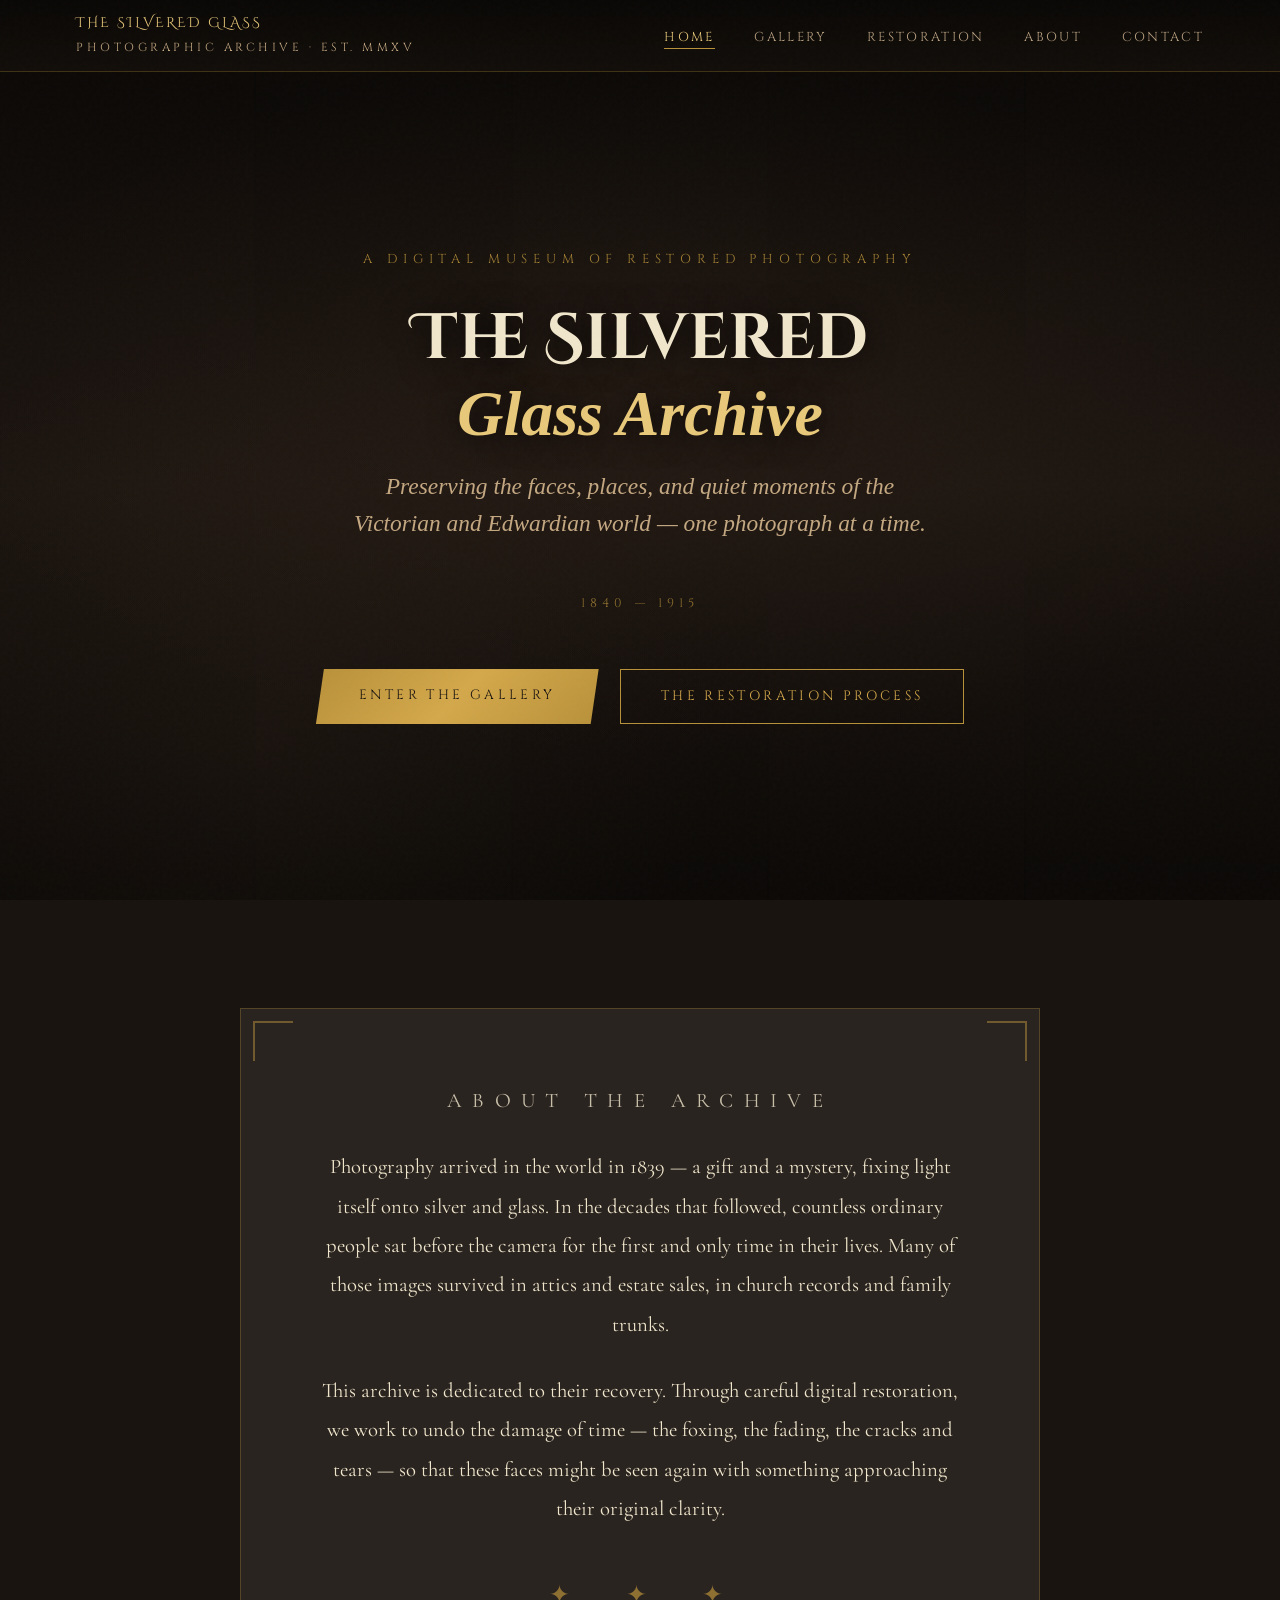
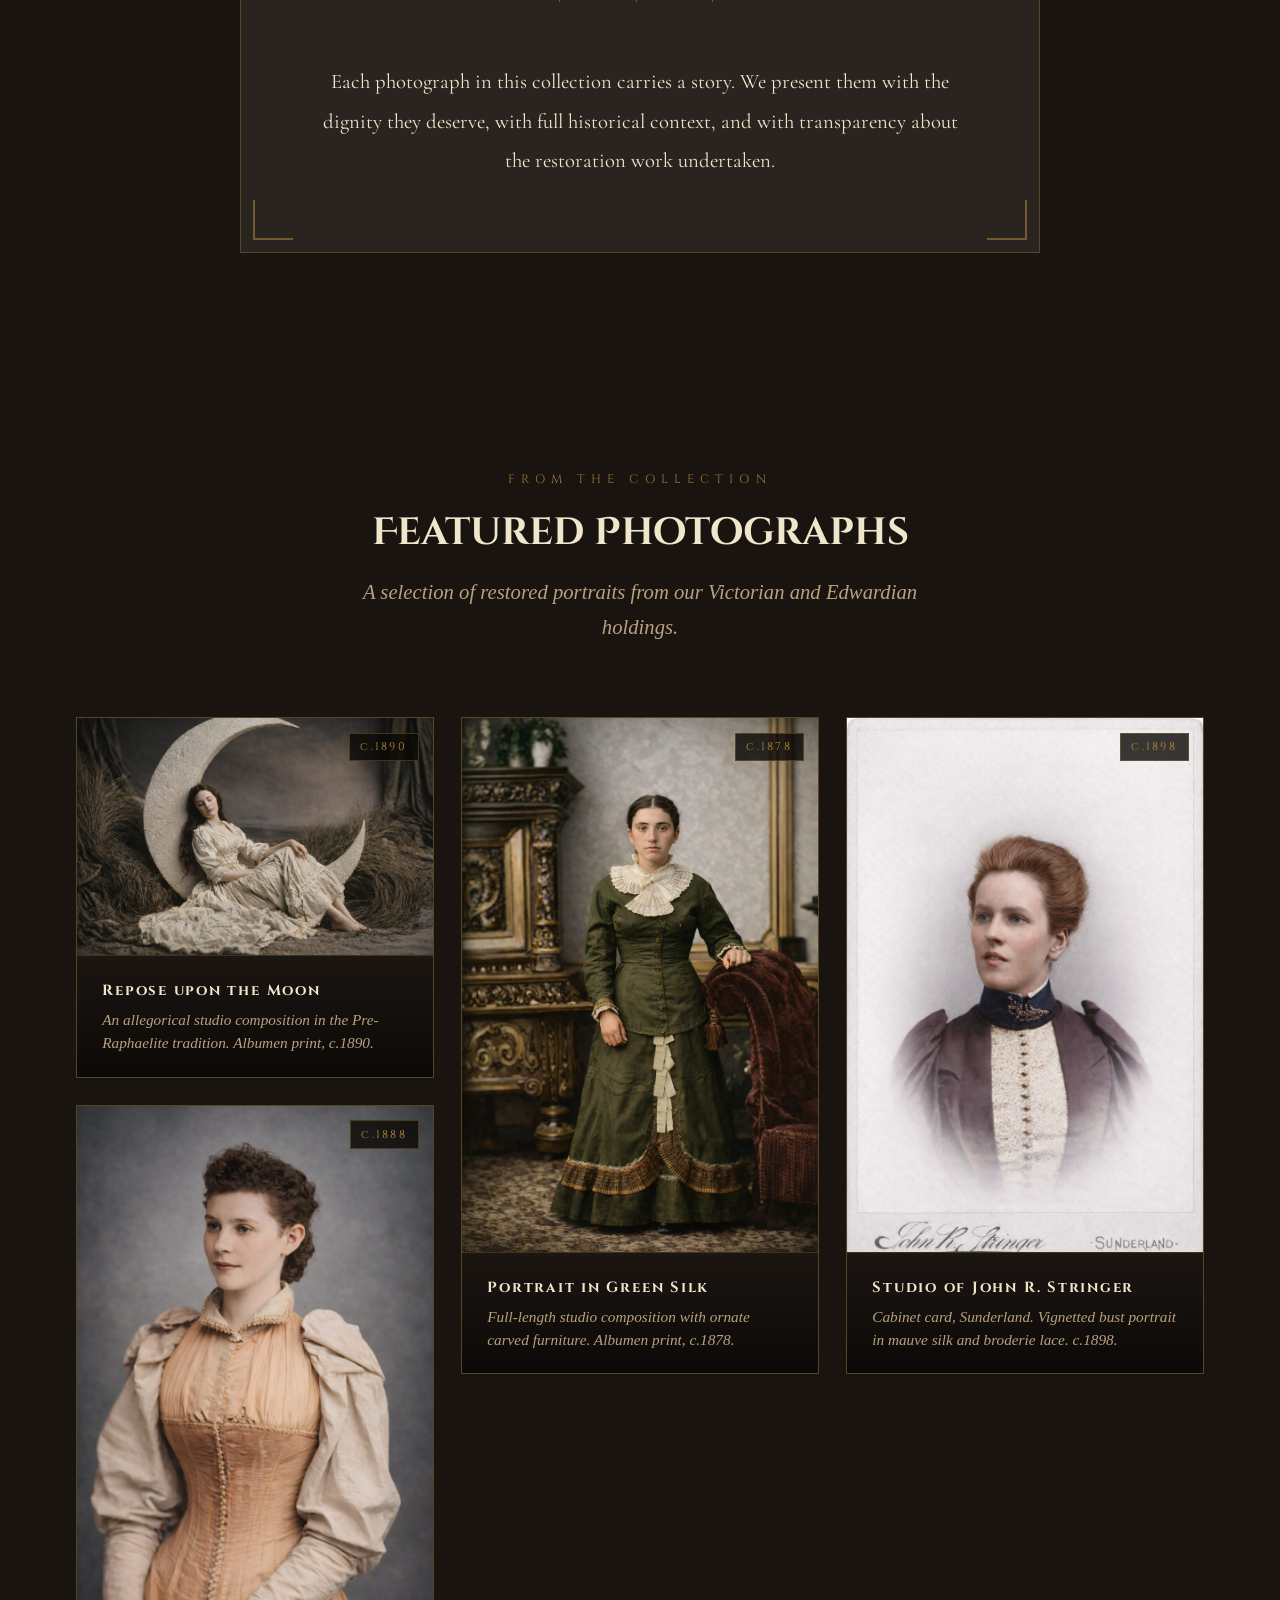
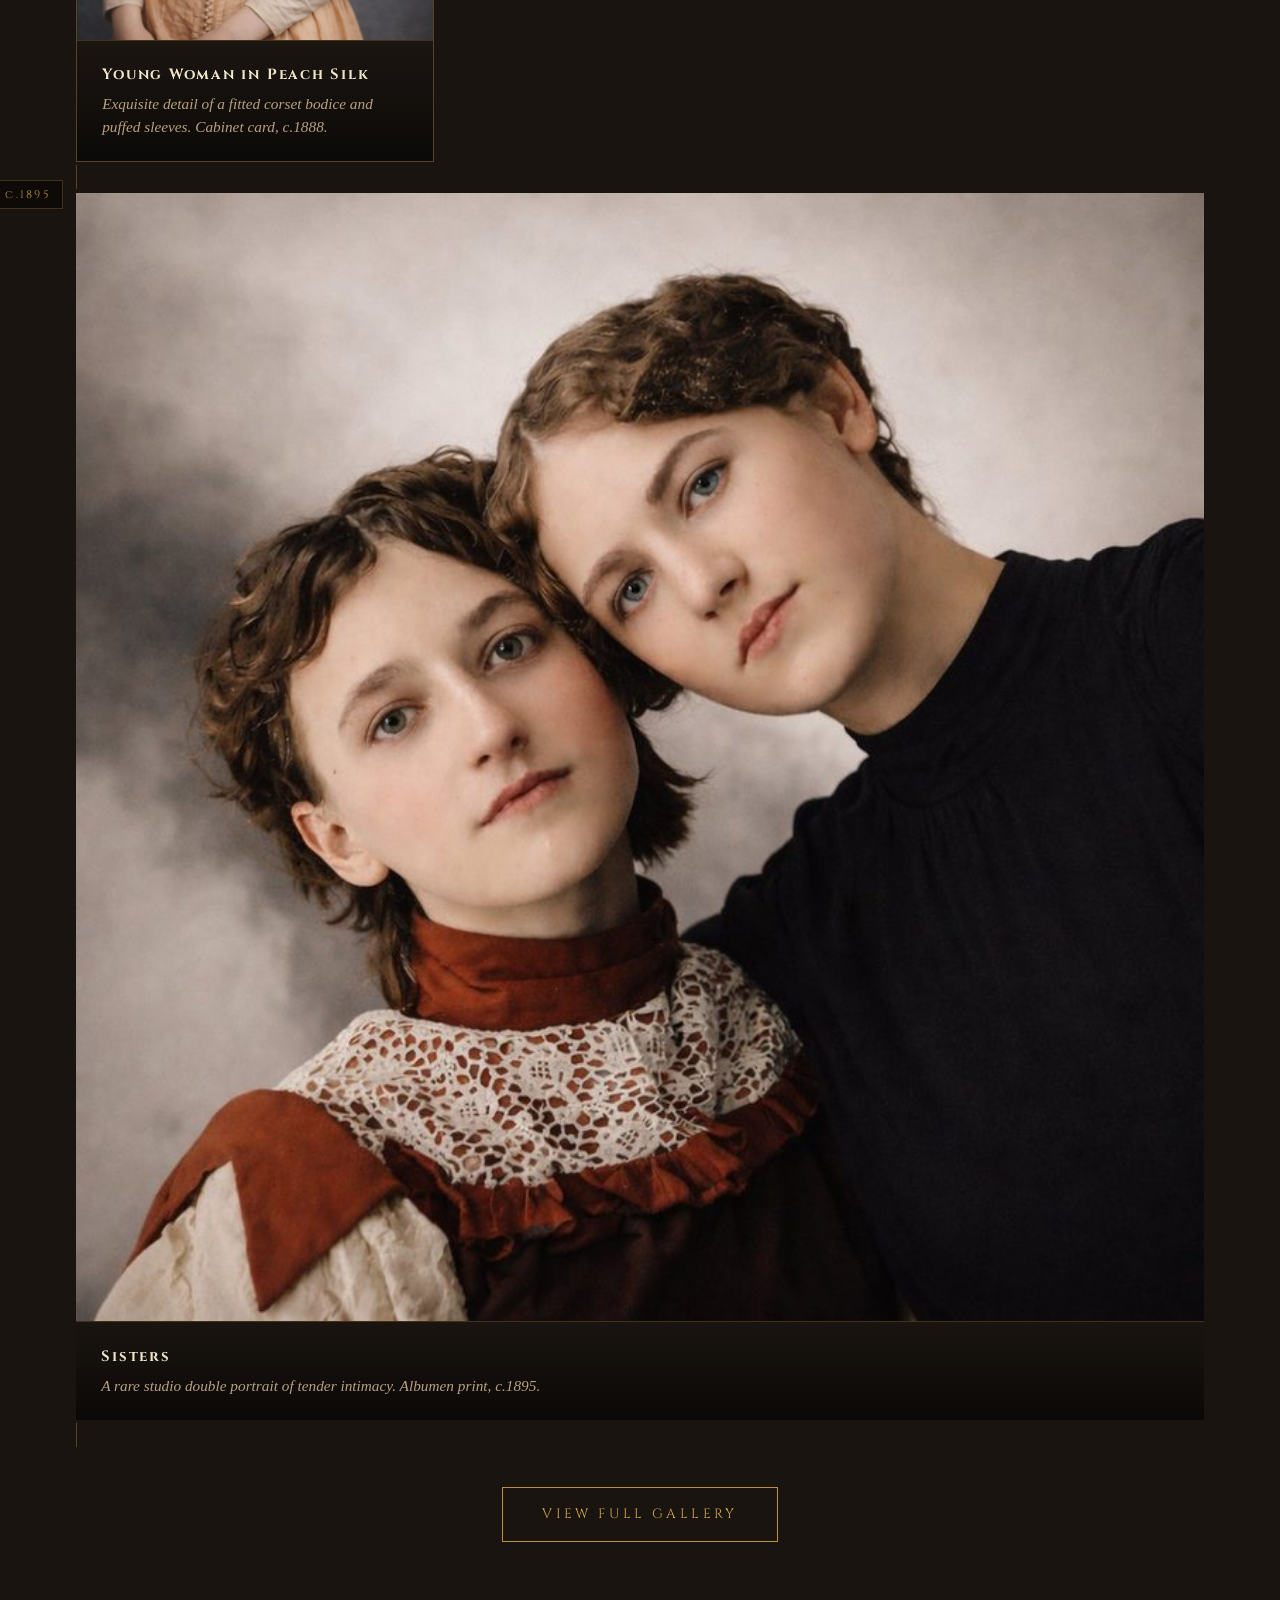
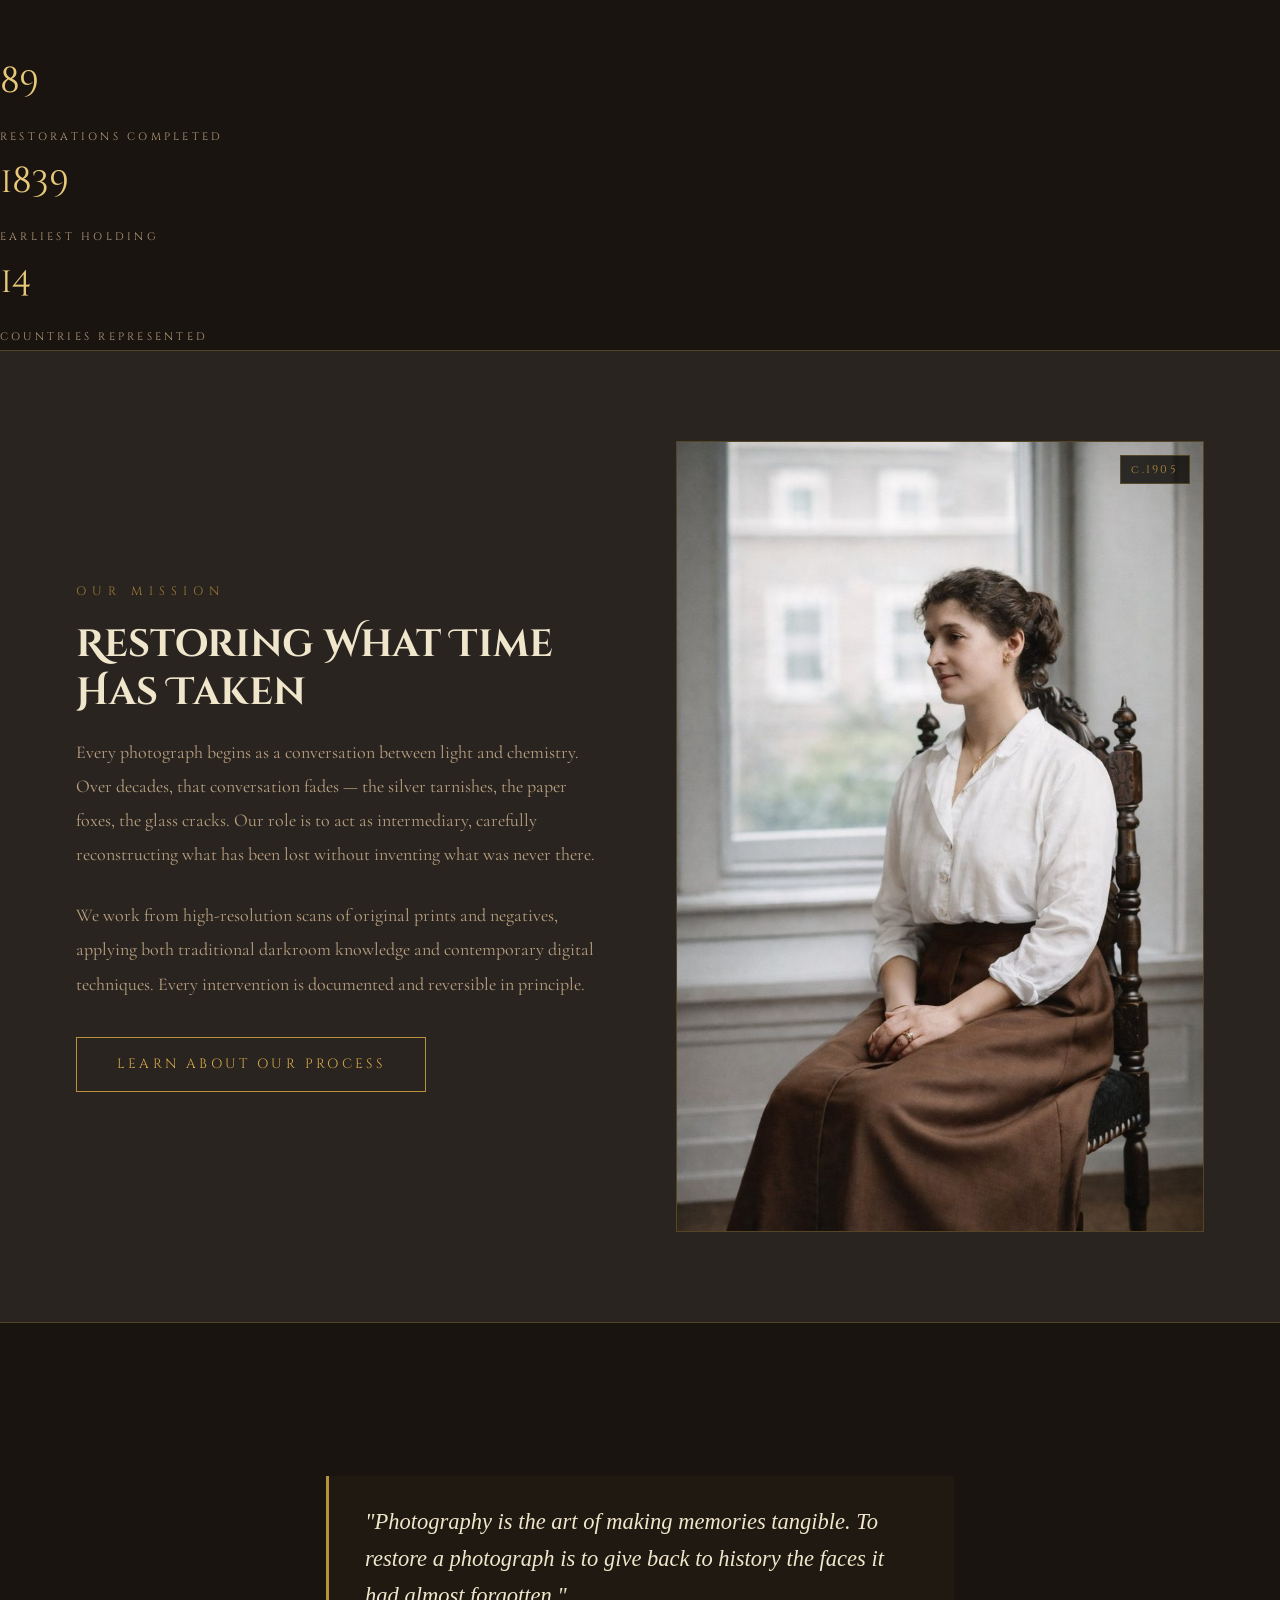
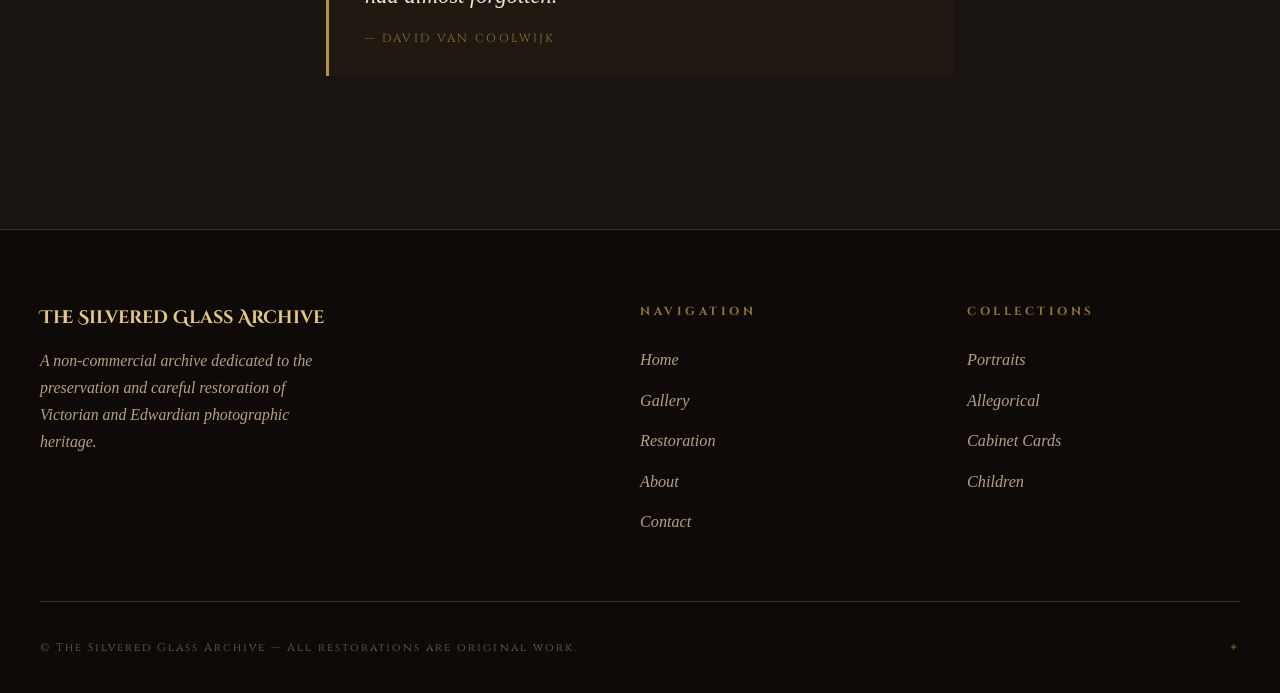
==== index.html @ b7100fe8 "Add files via upload" ====
<!DOCTYPE html>
<html lang="en">
<head>
  <meta charset="UTF-8">
  <meta name="viewport" content="width=device-width, initial-scale=1.0">
  <title>The Silvered Glass Archive — Victorian &amp; Edwardian Photographs</title>
  <style>

@import url('https://fonts.googleapis.com/css2?family=IM+Fell+English:ital@0;1&family=IM+Fell+English+SC&family=Cinzel+Decorative:wght@400;700&family=Cinzel:wght@400;500;600&family=Cormorant+Garamond:ital,wght@0,300;0,400;0,500;0,600;1,300;1,400;1,500&display=swap');

/* ─────────────────────────────────────────
   CUSTOM PROPERTIES
───────────────────────────────────────── */
:root {
  --ink:          #1a1410;
  --charcoal:     #2a2420;
  --dark-brown:   #3d2e22;
  --warm-brown:   #5c4030;
  --gold:         #b8913a;
  --gold-light:   #d4a84b;
  --gold-pale:    #e8c97a;
  --parchment:    #f0e6cc;
  --parchment-dk: #ddd0b0;
  --cream:        #f7f0e0;
  --sepia:        #c4a882;
  --sepia-dark:   #8b7355;
  --text-primary: #f0e6cc;
  --text-muted:   #b8a080;
  --border:       rgba(184,145,58,0.3);
  --border-bright:rgba(184,145,58,0.65);
  --shadow:       rgba(0,0,0,0.6);

  --font-display: 'Cinzel Decorative', serif;
  --font-heading: 'Cinzel', serif;
  --font-body:    'Cormorant Garamond', serif;
  --font-italic:  'IM Fell English', serif;

  --nav-h: 72px;
}

/* ─────────────────────────────────────────
   RESET & BASE
───────────────────────────────────────── */
*, *::before, *::after { box-sizing: border-box; margin: 0; padding: 0; }

html { scroll-behavior: smooth; font-size: 18px; }

body {
  background-color: var(--ink);
  color: var(--text-primary);
  font-family: var(--font-body);
  font-weight: 400;
  line-height: 1.75;
  min-height: 100vh;
  overflow-x: hidden;
}

/* Grain texture overlay */
body::before {
  content: '';
  position: fixed;
  inset: 0;
  background-image: url("data:image/svg+xml,%3Csvg viewBox='0 0 256 256' xmlns='http://www.w3.org/2000/svg'%3E%3Cfilter id='noise'%3E%3CfeTurbulence type='fractalNoise' baseFrequency='0.9' numOctaves='4' stitchTiles='stitch'/%3E%3C/filter%3E%3Crect width='100%25' height='100%25' filter='url(%23noise)' opacity='0.04'/%3E%3C/svg%3E");
  pointer-events: none;
  z-index: 9999;
  opacity: 0.45;
}

img { max-width: 100%; display: block; }
a  { color: var(--gold-light); text-decoration: none; transition: color .25s; }
a:hover { color: var(--gold-pale); }

/* ─────────────────────────────────────────
   SCROLLBAR
───────────────────────────────────────── */
::-webkit-scrollbar { width: 8px; }
::-webkit-scrollbar-track { background: var(--charcoal); }
::-webkit-scrollbar-thumb { background: var(--warm-brown); border-radius: 4px; }
::-webkit-scrollbar-thumb:hover { background: var(--gold); }

/* ─────────────────────────────────────────
   ORNAMENTAL ELEMENTS
───────────────────────────────────────── */
.ornament {
  display: flex; align-items: center; gap: 1rem;
  color: var(--gold); font-size: .9rem; letter-spacing: .15em;
}
.ornament::before,
.ornament::after {
  content: '';
  flex: 1; height: 1px;
  background: linear-gradient(90deg, transparent, var(--gold), transparent);
}

.ornament-divider {
  text-align: center;
  color: var(--gold);
  font-size: 1.4rem;
  letter-spacing: .3em;
  margin: 2.5rem 0;
  opacity: .7;
}

.corner-decoration {
  position: absolute;
  width: 40px; height: 40px;
  border-color: var(--gold);
  border-style: solid;
  opacity: .5;
}
.corner-decoration.tl { top: 12px; left: 12px; border-width: 2px 0 0 2px; }
.corner-decoration.tr { top: 12px; right: 12px; border-width: 2px 2px 0 0; }
.corner-decoration.bl { bottom: 12px; left: 12px; border-width: 0 0 2px 2px; }
.corner-decoration.br { bottom: 12px; right: 12px; border-width: 0 2px 2px 0; }

/* ─────────────────────────────────────────
   NAVIGATION
───────────────────────────────────────── */
.site-nav {
  position: fixed; top: 0; left: 0; right: 0;
  height: var(--nav-h);
  background: linear-gradient(180deg, rgba(10,8,6,.98) 0%, rgba(18,14,10,.92) 100%);
  border-bottom: 1px solid var(--border);
  z-index: 1000;
  display: flex; align-items: center;
  backdrop-filter: blur(8px);
}

.nav-inner {
  max-width: 1200px; width: 100%;
  margin: 0 auto;
  padding: 0 2rem;
  display: flex; align-items: center; justify-content: space-between;
}

.nav-brand {
  font-family: var(--font-heading);
  font-size: .85rem;
  letter-spacing: .22em;
  text-transform: uppercase;
  color: var(--gold-light);
  display: flex; flex-direction: column; align-items: flex-start;
  gap: 2px;
}
.nav-brand span:first-child {
  font-family: var(--font-display);
  font-size: .75rem;
  letter-spacing: .15em;
  color: var(--gold-pale);
}
.nav-brand span:last-child {
  font-size: .65rem;
  color: var(--sepia);
  letter-spacing: .3em;
}

.nav-links {
  list-style: none;
  display: flex; gap: 2.2rem; align-items: center;
}

.nav-links a {
  font-family: var(--font-heading);
  font-size: .72rem;
  letter-spacing: .18em;
  text-transform: uppercase;
  color: var(--text-muted);
  position: relative;
  padding-bottom: 3px;
  transition: color .3s;
}
.nav-links a::after {
  content: '';
  position: absolute; bottom: 0; left: 0; right: 0;
  height: 1px;
  background: var(--gold);
  transform: scaleX(0);
  transition: transform .3s ease;
}
.nav-links a:hover,
.nav-links a.active { color: var(--gold-pale); }
.nav-links a:hover::after,
.nav-links a.active::after { transform: scaleX(1); }

.nav-toggle {
  display: none;
  background: none; border: 1px solid var(--border);
  color: var(--gold); cursor: pointer;
  padding: .4rem .6rem; font-size: 1.1rem;
  border-radius: 2px;
}

/* ─────────────────────────────────────────
   PAGE WRAPPER
───────────────────────────────────────── */
.page-wrap {
  padding-top: var(--nav-h);
  min-height: 100vh;
}

/* ─────────────────────────────────────────
   HERO — HOME
───────────────────────────────────────── */
.hero {
  position: relative;
  min-height: calc(100vh - var(--nav-h));
  display: flex; align-items: center; justify-content: center;
  overflow: hidden;
  background: var(--ink);
}

.hero-backdrop {
  position: absolute; inset: 0;
  background:
    radial-gradient(ellipse 80% 60% at 50% 40%, rgba(92,64,48,.18) 0%, transparent 70%),
    radial-gradient(ellipse 60% 80% at 20% 80%, rgba(61,46,34,.2) 0%, transparent 60%),
    linear-gradient(180deg, rgba(10,8,6,1) 0%, rgba(26,20,16,.95) 50%, rgba(10,8,6,1) 100%);
}

/* Vignette photo strips */
.hero-photos {
  position: absolute; inset: 0;
  display: grid;
  grid-template-columns: repeat(5, 1fr);
  opacity: .12;
  gap: 2px;
}
.hero-photos .photo-strip {
  background: var(--dark-brown);
  position: relative;
  overflow: hidden;
}
.hero-photos .photo-strip::after {
  content: '';
  position: absolute; inset: 0;
  background: linear-gradient(180deg, var(--ink) 0%, transparent 25%, transparent 75%, var(--ink) 100%);
}

.hero-content {
  position: relative;
  text-align: center;
  padding: 4rem 2rem;
  max-width: 860px;
}

.hero-eyebrow {
  font-family: var(--font-heading);
  font-size: .72rem;
  letter-spacing: .45em;
  text-transform: uppercase;
  color: var(--gold);
  margin-bottom: 1.8rem;
  opacity: .85;
}

.hero-title {
  font-family: var(--font-display);
  font-size: clamp(2rem, 5vw, 3.6rem);
  font-weight: 700;
  line-height: 1.15;
  color: var(--parchment);
  text-shadow: 0 2px 30px rgba(0,0,0,.8);
  margin-bottom: .8rem;
}
.hero-title em {
  font-style: italic;
  color: var(--gold-pale);
  font-family: 'IM Fell English', serif;
}

.hero-subtitle {
  font-family: var(--font-italic);
  font-style: italic;
  font-size: clamp(1rem, 2.2vw, 1.3rem);
  color: var(--sepia);
  line-height: 1.6;
  margin-bottom: 2.8rem;
  max-width: 580px;
  margin-left: auto; margin-right: auto;
}

.hero-dates {
  font-family: var(--font-heading);
  font-size: .7rem;
  letter-spacing: .4em;
  color: var(--gold);
  opacity: .7;
  margin-bottom: 3rem;
}

.btn-primary {
  display: inline-block;
  font-family: var(--font-heading);
  font-size: .75rem;
  letter-spacing: .25em;
  text-transform: uppercase;
  color: var(--ink);
  background: linear-gradient(135deg, var(--gold) 0%, var(--gold-light) 50%, var(--gold) 100%);
  padding: .85rem 2.4rem;
  border: none;
  cursor: pointer;
  position: relative;
  transition: opacity .3s, transform .2s;
  clip-path: polygon(8px 0%, 100% 0%, calc(100% - 8px) 100%, 0% 100%);
}
.btn-primary:hover {
  opacity: .9; transform: translateY(-1px);
  color: var(--ink);
}

.btn-secondary {
  display: inline-block;
  font-family: var(--font-heading);
  font-size: .75rem;
  letter-spacing: .25em;
  text-transform: uppercase;
  color: var(--gold-light);
  background: transparent;
  padding: .82rem 2.2rem;
  border: 1px solid var(--gold);
  cursor: pointer;
  transition: background .3s, color .3s;
}
.btn-secondary:hover {
  background: rgba(184,145,58,.1);
  color: var(--gold-pale);
}

.hero-cta { display: flex; gap: 1.2rem; justify-content: center; flex-wrap: wrap; }

/* ─────────────────────────────────────────
   SECTION COMMONS
───────────────────────────────────────── */
.section {
  padding: 6rem 2rem;
  max-width: 1200px;
  margin: 0 auto;
}

.section-full {
  padding: 6rem 2rem;
}

.section-header {
  text-align: center;
  margin-bottom: 4rem;
}

.section-eyebrow {
  font-family: var(--font-heading);
  font-size: .68rem;
  letter-spacing: .5em;
  text-transform: uppercase;
  color: var(--gold);
  opacity: .8;
  margin-bottom: 1rem;
}

.section-title {
  font-family: var(--font-display);
  font-size: clamp(1.4rem, 3vw, 2.2rem);
  color: var(--parchment);
  margin-bottom: 1rem;
  line-height: 1.25;
}

.section-lead {
  font-family: var(--font-italic);
  font-style: italic;
  font-size: 1.15rem;
  color: var(--text-muted);
  max-width: 620px;
  margin: 0 auto;
  line-height: 1.7;
}

/* ─────────────────────────────────────────
   FEATURED GRID — HOME
───────────────────────────────────────── */
.featured-grid {
  columns: 3;
  column-gap: 1.5rem;
}
.featured-grid .card {
  break-inside: avoid;
  margin-bottom: 1.5rem;
  display: block;
}

.photo-card {
  position: relative;
  overflow: hidden;
  background: var(--charcoal);
  border: 1px solid var(--border);
  cursor: pointer;
  transition: border-color .3s, transform .3s;
}
.photo-card:hover { border-color: var(--border-bright); transform: translateY(-2px); }

.photo-card-img {
  width: 100%;
  height: auto;
  display: block;
  object-fit: contain;
  filter: none;
  transition: filter .5s, transform .5s;
  background: var(--charcoal);
}

.photo-card:hover .photo-card-img {
  filter: none;
}

.photo-card-caption {
  padding: 1.2rem 1.4rem;
  border-top: 1px solid var(--border);
  background: linear-gradient(180deg, rgba(26,20,16,.9) 0%, rgba(10,8,6,.95) 100%);
}
.photo-card-caption h3 {
  font-family: var(--font-heading);
  font-size: .82rem;
  letter-spacing: .12em;
  color: var(--parchment);
  margin-bottom: .3rem;
}
.photo-card-caption p {
  font-family: var(--font-italic);
  font-style: italic;
  font-size: .85rem;
  color: var(--text-muted);
  line-height: 1.5;
}
.photo-card-year {
  position: absolute;
  top: .8rem; right: .8rem;
  font-family: var(--font-heading);
  font-size: .62rem;
  letter-spacing: .2em;
  color: var(--gold);
  background: rgba(10,8,6,.8);
  border: 1px solid var(--border);
  padding: .2rem .6rem;
}

/* ─────────────────────────────────────────
   INTRO TEXT BLOCK
───────────────────────────────────────── */
.intro-block {
  background: var(--charcoal);
  border: 1px solid var(--border);
  padding: 4rem;
  position: relative;
  text-align: center;
  margin: 0 auto;
  max-width: 800px;
}

.intro-block p {
  font-size: 1.15rem;
  line-height: 1.9;
  color: var(--parchment);
  font-family: var(--font-body);
}

.intro-block p + p { margin-top: 1.5rem; }

/* ─────────────────────────────────────────
   STRIPE SECTION
───────────────────────────────────────── */
.stripe {
  background: var(--charcoal);
  border-top: 1px solid var(--border);
  border-bottom: 1px solid var(--border);
  padding: 5rem 2rem;
}

/* ─────────────────────────────────────────
   GALLERY PAGE
───────────────────────────────────────── */
.page-hero {
  padding: 5rem 2rem 3rem;
  text-align: center;
  border-bottom: 1px solid var(--border);
  position: relative;
  background: linear-gradient(180deg, rgba(61,46,34,.15) 0%, transparent 100%);
}

.gallery-filters {
  display: flex;
  justify-content: center;
  gap: .6rem;
  flex-wrap: wrap;
  margin-bottom: 3rem;
}

.filter-btn {
  font-family: var(--font-heading);
  font-size: .65rem;
  letter-spacing: .2em;
  text-transform: uppercase;
  color: var(--text-muted);
  background: transparent;
  border: 1px solid rgba(184,145,58,.2);
  padding: .45rem 1.1rem;
  cursor: pointer;
  transition: all .25s;
}
.filter-btn:hover,
.filter-btn.active {
  color: var(--gold-pale);
  border-color: var(--gold);
  background: rgba(184,145,58,.08);
}

.gallery-masonry {
  columns: 3;
  column-gap: 1.4rem;
}

.gallery-item {
  break-inside: avoid;
  margin-bottom: 1.4rem;
  position: relative;
  border: 1px solid var(--border);
  overflow: hidden;
  cursor: pointer;
  transition: border-color .3s;
  background: var(--charcoal);
}
.gallery-item:hover { border-color: var(--border-bright); }

.gallery-item img {
  width: 100%;
  display: block;
  filter: none;
  transition: filter .5s, transform .5s;
}
.gallery-item:hover img {
  filter: none;
  transform: scale(1.03);
}

.gallery-item-info {
  padding: .9rem 1rem;
  border-top: 1px solid var(--border);
}
.gallery-item-info h4 {
  font-family: var(--font-heading);
  font-size: .73rem;
  letter-spacing: .1em;
  color: var(--parchment);
  margin-bottom: .25rem;
}
.gallery-item-info p {
  font-family: var(--font-italic);
  font-style: italic;
  font-size: .8rem;
  color: var(--text-muted);
}
.gallery-item-badge {
  position: absolute;
  top: .6rem; left: .6rem;
  font-family: var(--font-heading);
  font-size: .58rem;
  letter-spacing: .18em;
  text-transform: uppercase;
  background: rgba(184,145,58,.85);
  color: var(--ink);
  padding: .18rem .55rem;
}

/* ─────────────────────────────────────────
   LIGHTBOX
───────────────────────────────────────── */
.lightbox {
  position: fixed; inset: 0;
  background: rgba(5,4,3,.95);
  z-index: 9000;
  display: none;
  align-items: center;
  justify-content: center;
  padding: 2rem;
}
.lightbox.open { display: flex; }

.lightbox-inner {
  position: relative;
  max-width: 900px;
  width: 100%;
  text-align: center;
}

.lightbox-img {
  max-height: 72vh;
  width: auto;
  max-width: 100%;
  margin: 0 auto;
  filter: none;
  border: 1px solid var(--border);
}

.lightbox-caption {
  margin-top: 1.2rem;
  font-family: var(--font-italic);
  font-style: italic;
  color: var(--text-muted);
  font-size: .95rem;
}

.lightbox-close {
  position: fixed; top: 1.5rem; right: 1.5rem;
  background: none; border: 1px solid var(--border);
  color: var(--gold); font-size: 1.4rem;
  width: 42px; height: 42px;
  cursor: pointer; display: flex; align-items: center; justify-content: center;
  transition: background .2s;
}
.lightbox-close:hover { background: rgba(184,145,58,.15); }

.lightbox-nav {
  position: fixed; top: 50%; transform: translateY(-50%);
  background: rgba(26,20,16,.8); border: 1px solid var(--border);
  color: var(--gold); font-size: 1.5rem;
  width: 48px; height: 64px;
  cursor: pointer; display: flex; align-items: center; justify-content: center;
  transition: background .2s;
}
.lightbox-nav:hover { background: rgba(184,145,58,.15); }
.lightbox-prev { left: 1rem; }
.lightbox-next { right: 1rem; }

/* ─────────────────────────────────────────
   BEFORE / AFTER SLIDER
───────────────────────────────────────── */
.before-after-container {
  position: relative;
  overflow: hidden;
  cursor: ew-resize;
  user-select: none;
  border: 1px solid var(--border);
  background: var(--charcoal);
}

.before-after-container img {
  width: 100%;
  display: block;
  filter: none;
}

.ba-before {
  position: absolute; top: 0; left: 0; right: 0; bottom: 0;
  overflow: hidden;
}

.ba-before img {
  filter: none;
  position: absolute; top: 0; left: 0; width: 100%; height: 100%;
  object-fit: cover;
}

.ba-after img {
  filter: none;
}

.ba-handle {
  position: absolute; top: 0; bottom: 0;
  width: 3px;
  background: var(--gold);
  transform: translateX(-50%);
  z-index: 10;
}
.ba-handle::before,
.ba-handle::after {
  content: '';
  position: absolute; left: 50%;
  width: 40px; height: 40px;
  transform: translateX(-50%);
  background: var(--gold);
  border-radius: 50%;
  display: flex; align-items: center; justify-content: center;
}
.ba-handle::before { top: 50%; transform: translate(-50%, -50%); }
.ba-handle::after {
  top: 50%; transform: translate(-50%, -50%);
  background: url("data:image/svg+xml,%3Csvg xmlns='http://www.w3.org/2000/svg' width='20' height='12' viewBox='0 0 20 12'%3E%3Cpath d='M0 6l4-4v3h12V2l4 4-4 4v-3H4v3z' fill='%231a1410'/%3E%3C/svg%3E") center/20px no-repeat var(--gold);
  z-index: 1;
}

.ba-label {
  position: absolute; top: .7rem;
  font-family: var(--font-heading);
  font-size: .62rem;
  letter-spacing: .22em;
  text-transform: uppercase;
  background: rgba(10,8,6,.8);
  border: 1px solid var(--border);
  padding: .2rem .7rem;
  pointer-events: none;
}
.ba-label-before { left: .7rem; color: var(--sepia); }
.ba-label-after  { right: .7rem; color: var(--gold-pale); }

/* ─────────────────────────────────────────
   RESTORATION PAGE
───────────────────────────────────────── */
.restoration-pair {
  display: grid;
  grid-template-columns: 1fr 1fr;
  gap: 3rem;
  align-items: start;
  margin-bottom: 6rem;
  padding-bottom: 6rem;
  border-bottom: 1px solid var(--border);
}
.restoration-pair:last-child { border-bottom: none; }

.restoration-pair.reversed { direction: rtl; }
.restoration-pair.reversed > * { direction: ltr; }

.restoration-info h3 {
  font-family: var(--font-display);
  font-size: 1.3rem;
  color: var(--parchment);
  margin-bottom: .6rem;
}
.restoration-info .date-tag {
  font-family: var(--font-heading);
  font-size: .65rem;
  letter-spacing: .3em;
  color: var(--gold);
  opacity: .8;
  margin-bottom: 1.5rem;
}
.restoration-info p {
  font-size: 1rem;
  color: var(--text-muted);
  line-height: 1.85;
  margin-bottom: 1rem;
}

.process-steps {
  display: grid;
  grid-template-columns: repeat(auto-fit, minmax(220px, 1fr));
  gap: 1.5rem;
  margin-top: 3rem;
}
.process-step {
  background: var(--charcoal);
  border: 1px solid var(--border);
  padding: 1.8rem;
  position: relative;
}
.step-number {
  font-family: var(--font-display);
  font-size: 2.2rem;
  color: var(--gold);
  opacity: .25;
  position: absolute;
  top: .8rem; right: 1rem;
  line-height: 1;
}
.process-step h4 {
  font-family: var(--font-heading);
  font-size: .78rem;
  letter-spacing: .15em;
  color: var(--parchment);
  margin-bottom: .7rem;
  text-transform: uppercase;
}
.process-step p {
  font-size: .9rem;
  color: var(--text-muted);
  line-height: 1.7;
}

/* ─────────────────────────────────────────
   ABOUT PAGE
───────────────────────────────────────── */
.about-grid {
  display: grid;
  grid-template-columns: 1fr 2fr;
  gap: 4rem;
  align-items: start;
}

.about-portrait {
  position: sticky; top: calc(var(--nav-h) + 2rem);
}
.about-portrait img {
  width: 100%;
  filter: none;
  border: 1px solid var(--border);
}
.about-portrait-caption {
  border: 1px solid var(--border);
  border-top: none;
  padding: 1rem 1.2rem;
  background: var(--charcoal);
  font-family: var(--font-italic);
  font-style: italic;
  font-size: .82rem;
  color: var(--text-muted);
  text-align: center;
}

.about-text h2 {
  font-family: var(--font-display);
  font-size: 1.6rem;
  color: var(--parchment);
  margin-bottom: .4rem;
}
.about-text .tagline {
  font-family: var(--font-italic);
  font-style: italic;
  color: var(--sepia);
  margin-bottom: 2.5rem;
  font-size: 1rem;
}
.about-text p {
  font-size: 1rem;
  line-height: 1.9;
  color: var(--text-muted);
  margin-bottom: 1.4rem;
}

.credentials {
  display: grid;
  grid-template-columns: 1fr 1fr;
  gap: 1rem;
  margin-top: 2.5rem;
}
.credential-item {
  border-left: 2px solid var(--gold);
  padding: .5rem 0 .5rem 1rem;
}
.credential-item strong {
  display: block;
  font-family: var(--font-heading);
  font-size: .73rem;
  letter-spacing: .1em;
  color: var(--parchment);
  margin-bottom: .2rem;
}
.credential-item span {
  font-size: .85rem;
  color: var(--text-muted);
}

/* ─────────────────────────────────────────
   CONTACT PAGE
───────────────────────────────────────── */
.contact-grid {
  display: grid;
  grid-template-columns: 1fr 1.4fr;
  gap: 4rem;
  align-items: start;
}

.contact-info h3 {
  font-family: var(--font-heading);
  font-size: .8rem;
  letter-spacing: .2em;
  text-transform: uppercase;
  color: var(--gold);
  margin-bottom: 1.5rem;
}
.contact-info p {
  font-size: .95rem;
  color: var(--text-muted);
  line-height: 1.85;
  margin-bottom: 1.8rem;
}

.contact-detail {
  display: flex; gap: 1rem; align-items: flex-start;
  margin-bottom: 1.2rem;
}
.contact-detail-icon {
  width: 36px; height: 36px;
  border: 1px solid var(--border);
  background: var(--charcoal);
  display: flex; align-items: center; justify-content: center;
  color: var(--gold); font-size: .9rem;
  flex-shrink: 0;
}
.contact-detail-text strong {
  display: block;
  font-family: var(--font-heading);
  font-size: .68rem;
  letter-spacing: .15em;
  text-transform: uppercase;
  color: var(--parchment);
  margin-bottom: .2rem;
}
.contact-detail-text span {
  font-family: var(--font-italic);
  font-style: italic;
  color: var(--text-muted);
  font-size: .9rem;
}

.contact-form {
  background: var(--charcoal);
  border: 1px solid var(--border);
  padding: 2.8rem;
  position: relative;
}

.form-row {
  display: grid;
  grid-template-columns: 1fr 1fr;
  gap: 1.2rem;
}

.form-field { margin-bottom: 1.4rem; }

.form-field label {
  display: block;
  font-family: var(--font-heading);
  font-size: .65rem;
  letter-spacing: .22em;
  text-transform: uppercase;
  color: var(--sepia);
  margin-bottom: .5rem;
}

.form-field input,
.form-field textarea,
.form-field select {
  width: 100%;
  background: rgba(10,8,6,.5);
  border: 1px solid var(--border);
  color: var(--parchment);
  font-family: var(--font-body);
  font-size: .95rem;
  padding: .75rem 1rem;
  transition: border-color .25s;
  outline: none;
  -webkit-appearance: none;
}
.form-field input:focus,
.form-field textarea:focus,
.form-field select:focus {
  border-color: var(--gold);
}
.form-field input::placeholder,
.form-field textarea::placeholder {
  color: rgba(184,160,128,.4);
  font-style: italic;
}
.form-field textarea { min-height: 130px; resize: vertical; }

.form-field select option { background: var(--charcoal); }

.form-submit { text-align: right; }

/* ─────────────────────────────────────────
   STATISTICS STRIP
───────────────────────────────────────── */
.stats-strip {
  background: var(--charcoal);
  border-top: 1px solid var(--border);
  border-bottom: 1px solid var(--border);
  padding: 3rem 2rem;
}
.stats-inner {
  display: grid;
  grid-template-columns: repeat(4, 1fr);
  gap: 1rem;
  max-width: 900px;
  margin: 0 auto;
  text-align: center;
}
.stat-item {}
.stat-number {
  font-family: var(--font-display);
  font-size: 2rem;
  color: var(--gold-pale);
  display: block;
  margin-bottom: .3rem;
}
.stat-label {
  font-family: var(--font-heading);
  font-size: .6rem;
  letter-spacing: .3em;
  text-transform: uppercase;
  color: var(--text-muted);
}

/* ─────────────────────────────────────────
   FOOTER
───────────────────────────────────────── */
.site-footer {
  border-top: 1px solid var(--border);
  padding: 4rem 2rem 2rem;
  background: rgba(5,4,3,.6);
}

.footer-inner {
  max-width: 1200px; margin: 0 auto;
  display: grid;
  grid-template-columns: 2fr 1fr 1fr;
  gap: 3rem;
  margin-bottom: 3rem;
}

.footer-brand h3 {
  font-family: var(--font-display);
  font-size: 1rem;
  color: var(--gold-pale);
  margin-bottom: .8rem;
}
.footer-brand p {
  font-family: var(--font-italic);
  font-style: italic;
  font-size: .88rem;
  color: var(--text-muted);
  line-height: 1.7;
  max-width: 280px;
}

.footer-col h4 {
  font-family: var(--font-heading);
  font-size: .65rem;
  letter-spacing: .3em;
  text-transform: uppercase;
  color: var(--gold);
  margin-bottom: 1.2rem;
  opacity: .8;
}

.footer-col ul { list-style: none; }
.footer-col ul li { margin-bottom: .5rem; }
.footer-col ul li a {
  font-size: .9rem;
  color: var(--text-muted);
  transition: color .25s;
  font-family: var(--font-italic);
  font-style: italic;
}
.footer-col ul li a:hover { color: var(--gold-pale); }

.footer-bottom {
  border-top: 1px solid var(--border);
  padding-top: 2rem;
  display: flex;
  justify-content: space-between;
  align-items: center;
  flex-wrap: wrap;
  gap: 1rem;
  max-width: 1200px;
  margin: 0 auto;
}
.footer-bottom p {
  font-family: var(--font-heading);
  font-size: .62rem;
  letter-spacing: .18em;
  color: var(--text-muted);
  opacity: .6;
}

/* ─────────────────────────────────────────
   PULLQUOTE
───────────────────────────────────────── */
.pullquote {
  border-left: 3px solid var(--gold);
  padding: 1.5rem 2rem;
  margin: 2.5rem 0;
  background: rgba(184,145,58,.04);
}
.pullquote p {
  font-family: 'IM Fell English', serif;
  font-style: italic;
  font-size: 1.25rem;
  color: var(--parchment);
  line-height: 1.65;
  margin: 0;
}
.pullquote cite {
  display: block;
  margin-top: .8rem;
  font-family: var(--font-heading);
  font-size: .65rem;
  letter-spacing: .2em;
  text-transform: uppercase;
  color: var(--gold);
  opacity: .75;
  font-style: normal;
}

/* ─────────────────────────────────────────
   TIMELINE
───────────────────────────────────────── */
.timeline {
  position: relative;
  padding-left: 3rem;
}
.timeline::before {
  content: '';
  position: absolute; left: 0; top: 0; bottom: 0;
  width: 1px;
  background: linear-gradient(180deg, transparent, var(--gold), transparent);
  opacity: .4;
}

.timeline-entry {
  position: relative;
  margin-bottom: 2.5rem;
  padding-bottom: 2.5rem;
  border-bottom: 1px solid rgba(184,145,58,.12);
}
.timeline-entry:last-child { border-bottom: none; margin-bottom: 0; }

.timeline-entry::before {
  content: '';
  position: absolute; left: -3rem; top: .45rem;
  width: 9px; height: 9px;
  background: var(--gold);
  border-radius: 50%;
  transform: translateX(-4px);
}

.timeline-year {
  font-family: var(--font-heading);
  font-size: .65rem;
  letter-spacing: .3em;
  color: var(--gold);
  opacity: .75;
  margin-bottom: .4rem;
}
.timeline-entry h4 {
  font-family: var(--font-heading);
  font-size: .9rem;
  color: var(--parchment);
  margin-bottom: .5rem;
  letter-spacing: .06em;
}
.timeline-entry p {
  font-size: .92rem;
  color: var(--text-muted);
  line-height: 1.75;
}

/* ─────────────────────────────────────────
   RESPONSIVE
───────────────────────────────────────── */
@media (max-width: 960px) {
  .featured-grid { columns: 2; }

  .gallery-masonry { columns: 2; }

  .restoration-pair { grid-template-columns: 1fr; }
  .restoration-pair.reversed { direction: ltr; }

  .about-grid { grid-template-columns: 1fr; }
  .about-portrait { position: static; max-width: 320px; }

  .contact-grid { grid-template-columns: 1fr; }

  .footer-inner { grid-template-columns: 1fr 1fr; }
  .footer-brand { grid-column: 1 / 3; }

  .stats-inner { grid-template-columns: repeat(2, 1fr); }
}

@media (max-width: 640px) {
  :root { --nav-h: 60px; }
  html { font-size: 16px; }

  .nav-links { display: none; flex-direction: column; }
  .nav-links.open {
    display: flex;
    position: fixed; top: var(--nav-h); left: 0; right: 0;
    background: rgba(10,8,6,.98);
    padding: 1.5rem 2rem;
    border-bottom: 1px solid var(--border);
    gap: 1.2rem;
  }
  .nav-toggle { display: flex; }

  .featured-grid { columns: 1; }

  .gallery-masonry { columns: 1; }

  .intro-block { padding: 2.5rem 1.5rem; }
  .contact-form { padding: 1.8rem; }
  .form-row { grid-template-columns: 1fr; }

  .credentials { grid-template-columns: 1fr; }
  .footer-inner { grid-template-columns: 1fr; }
  .footer-brand { grid-column: 1; }
  .stats-inner { grid-template-columns: repeat(2, 1fr); gap: 2rem; }
}

/* ─────────────────────────────────────────
   UTILITIES
───────────────────────────────────────── */
.text-gold    { color: var(--gold); }
.text-muted   { color: var(--text-muted); }
.text-center  { text-align: center; }
.mb-0 { margin-bottom: 0; }
.mb-1 { margin-bottom: 1rem; }
.mb-2 { margin-bottom: 2rem; }
.mb-3 { margin-bottom: 3rem; }
.mt-2 { margin-top: 2rem; }
.max-w-prose { max-width: 700px; margin-left: auto; margin-right: auto; }


  
  /* ── Download Protection ── */
  img {
    -webkit-user-drag: none;
    user-drag: none;
    pointer-events: none;
  }
  .lightbox-img { pointer-events: none; }
  .nav-brand img, .site-nav img { pointer-events: auto; }
  .photo-card, .gallery-item, .before-after-container,
  .lightbox-inner, .about-portrait {
    position: relative;
  }
  /* Transparent overlay on all image containers */
  .photo-card::after,
  .gallery-item::after,
  .about-portrait::after {
    content: '';
    position: absolute;
    inset: 0;
    z-index: 5;
    cursor: pointer;
  }

</style>
</head>
<body oncontextmenu="return false;">

<nav class="site-nav">
  <div class="nav-inner">
    <a href="index.html" class="nav-brand">
      <span>The Silvered Glass</span>
      <span>Photographic Archive · Est. MMXV</span>
    </a>
    <button class="nav-toggle" aria-label="Toggle navigation">☰</button>
    <ul class="nav-links">
      <li><a href="index.html">Home</a></li>
      <li><a href="gallery.html">Gallery</a></li>
      <li><a href="restoration.html">Restoration</a></li>
      <li><a href="about.html">About</a></li>
      <li><a href="contact.html">Contact</a></li>
    </ul>
  </div>
</nav>

<main class="page-wrap">

  <section class="hero">
    <div class="hero-backdrop"></div>
    <div class="hero-photos" aria-hidden="true">
      <div class="photo-strip" style="background:linear-gradient(180deg,#2a1e14,#1a120a)"></div>
      <div class="photo-strip" style="background:linear-gradient(180deg,#1a120a,#2a1e14)"></div>
      <div class="photo-strip" style="background:linear-gradient(180deg,#2a1e14,#1a120a)"></div>
      <div class="photo-strip" style="background:linear-gradient(180deg,#1a120a,#2a1e14)"></div>
      <div class="photo-strip" style="background:linear-gradient(180deg,#2a1e14,#1a120a)"></div>
    </div>
    <div class="hero-content">
      <p class="hero-eyebrow">A Digital Museum of Restored Photography</p>
      <h1 class="hero-title">The Silvered<br><em>Glass Archive</em></h1>
      <p class="hero-subtitle">Preserving the faces, places, and quiet moments of the Victorian and Edwardian world — one photograph at a time.</p>
      <p class="hero-dates">1840 — 1915</p>
      <div class="hero-cta">
        <a href="gallery.html" class="btn-primary">Enter the Gallery</a>
        <a href="restoration.html" class="btn-secondary">The Restoration Process</a>
      </div>
    </div>
  </section>

  <section class="section">
    <div class="intro-block">
      <div class="corner-decoration tl"></div>
      <div class="corner-decoration tr"></div>
      <div class="corner-decoration bl"></div>
      <div class="corner-decoration br"></div>
      <p class="section-eyebrow" style="margin-bottom:1.5rem;">About the Archive</p>
      <p>Photography arrived in the world in 1839 — a gift and a mystery, fixing light itself onto silver and glass. In the decades that followed, countless ordinary people sat before the camera for the first and only time in their lives. Many of those images survived in attics and estate sales, in church records and family trunks.</p>
      <p>This archive is dedicated to their recovery. Through careful digital restoration, we work to undo the damage of time — the foxing, the fading, the cracks and tears — so that these faces might be seen again with something approaching their original clarity.</p>
      <div class="ornament-divider">✦ &ensp; ✦ &ensp; ✦</div>
      <p>Each photograph in this collection carries a story. We present them with the dignity they deserve, with full historical context, and with transparency about the restoration work undertaken.</p>
    </div>
  </section>

  <section class="section">
    <div class="section-header">
      <p class="section-eyebrow">From the Collection</p>
      <h2 class="section-title">Featured Photographs</h2>
      <p class="section-lead">A selection of restored portraits from our Victorian and Edwardian holdings.</p>
    </div>

    <div class="featured-grid">
      <a href="gallery.html" class="photo-card card" data-lightbox
         data-src="[data-uri]"
         data-caption="Allegorical portrait — a figure resting upon a crescent moon amid dried grasses. Pre-Raphaelite studio composition, c.1890.">
        <span class="photo-card-year">c.1890</span>
        <img class="photo-card-img" src="[data-uri]" alt="Woman in cream dress reclining on a crescent moon prop, studio allegorical portrait">
        <div class="photo-card-caption">
          <h3>Repose upon the Moon</h3>
          <p>An allegorical studio composition in the Pre-Raphaelite tradition. Albumen print, c.1890.</p>
        </div>
      </a>

      <a href="gallery.html" class="photo-card card" data-lightbox
         data-src="[data-uri]"
         data-caption="Studio portrait of a young woman in peach silk corset and puffed-sleeve jacket. Cabinet card, c.1888.">
        <span class="photo-card-year">c.1888</span>
        <img class="photo-card-img" src="[data-uri]" alt="Young woman in peach silk corset with puffed sleeves, Victorian studio portrait">
        <div class="photo-card-caption">
          <h3>Young Woman in Peach Silk</h3>
          <p>Exquisite detail of a fitted corset bodice and puffed sleeves. Cabinet card, c.1888.</p>
        </div>
      </a>

      <a href="gallery.html" class="photo-card card" data-lightbox
         data-src="[data-uri]"
         data-caption="Full-length studio portrait of a young woman in dark green silk dress with ivory lace collar and pleated ruffle trim. Albumen print, c.1878.">
        <span class="photo-card-year">c.1878</span>
        <img class="photo-card-img" src="[data-uri]" alt="Full length portrait of woman in dark green Victorian dress with lace collar">
        <div class="photo-card-caption">
          <h3>Portrait in Green Silk</h3>
          <p>Full-length studio composition with ornate carved furniture. Albumen print, c.1878.</p>
        </div>
      </a>

      <a href="gallery.html" class="photo-card card" data-lightbox
         data-src="[data-uri]"
         data-caption="Cabinet card from the studio of John R. Stringer, Sunderland. Young woman in mauve silk with broderie lace front. c.1898.">
        <span class="photo-card-year">c.1898</span>
        <img class="photo-card-img" src="[data-uri]" alt="Cabinet card portrait from John R Stringer studio Sunderland, woman in mauve silk">
        <div class="photo-card-caption">
          <h3>Studio of John R. Stringer</h3>
          <p>Cabinet card, Sunderland. Vignetted bust portrait in mauve silk and broderie lace. c.1898.</p>
        </div>
      </a>
    </div>

      <a href="gallery.html" class="photo-card card" data-lightbox
         data-src="[data-uri]"
         data-caption="Double portrait of two young women in Victorian dress, cheeks touching. The quiet intimacy of the pose is rare in formal studio photography of the period. Albumen print, c.1895.">
        <span class="photo-card-year">c.1895</span>
        <img class="photo-card-img" src="[data-uri]" alt="Double portrait of two young women in Victorian dress, c.1895">
        <div class="photo-card-caption">
          <h3>Sisters</h3>
          <p>A rare studio double portrait of tender intimacy. Albumen print, c.1895.</p>
        </div>
      </a>

    <div class="text-center mt-2">
      <a href="gallery.html" class="btn-secondary">View Full Gallery</a>
    </div>
  </section>
<div class="stat-item"><span class="stat-number">89</span><span class="stat-label">Restorations Completed</span></div>
      <div class="stat-item"><span class="stat-number">1839</span><span class="stat-label">Earliest Holding</span></div>
      <div class="stat-item"><span class="stat-number">14</span><span class="stat-label">Countries Represented</span></div>
    </div>
  </div>

  <div class="stripe">
    <div class="section" style="padding-top:0;padding-bottom:0;">
      <div style="display:grid;grid-template-columns:1fr 1fr;gap:4rem;align-items:center;">
        <div>
          <p class="section-eyebrow">Our Mission</p>
          <h2 class="section-title" style="text-align:left;">Restoring What Time Has Taken</h2>
          <p style="color:var(--text-muted);line-height:1.9;margin-bottom:1.5rem;">Every photograph begins as a conversation between light and chemistry. Over decades, that conversation fades — the silver tarnishes, the paper foxes, the glass cracks. Our role is to act as intermediary, carefully reconstructing what has been lost without inventing what was never there.</p>
          <p style="color:var(--text-muted);line-height:1.9;margin-bottom:2rem;">We work from high-resolution scans of original prints and negatives, applying both traditional darkroom knowledge and contemporary digital techniques. Every intervention is documented and reversible in principle.</p>
          <a href="restoration.html" class="btn-secondary">Learn About Our Process</a>
        </div>
        <div style="position:relative;">
          <img src="[data-uri]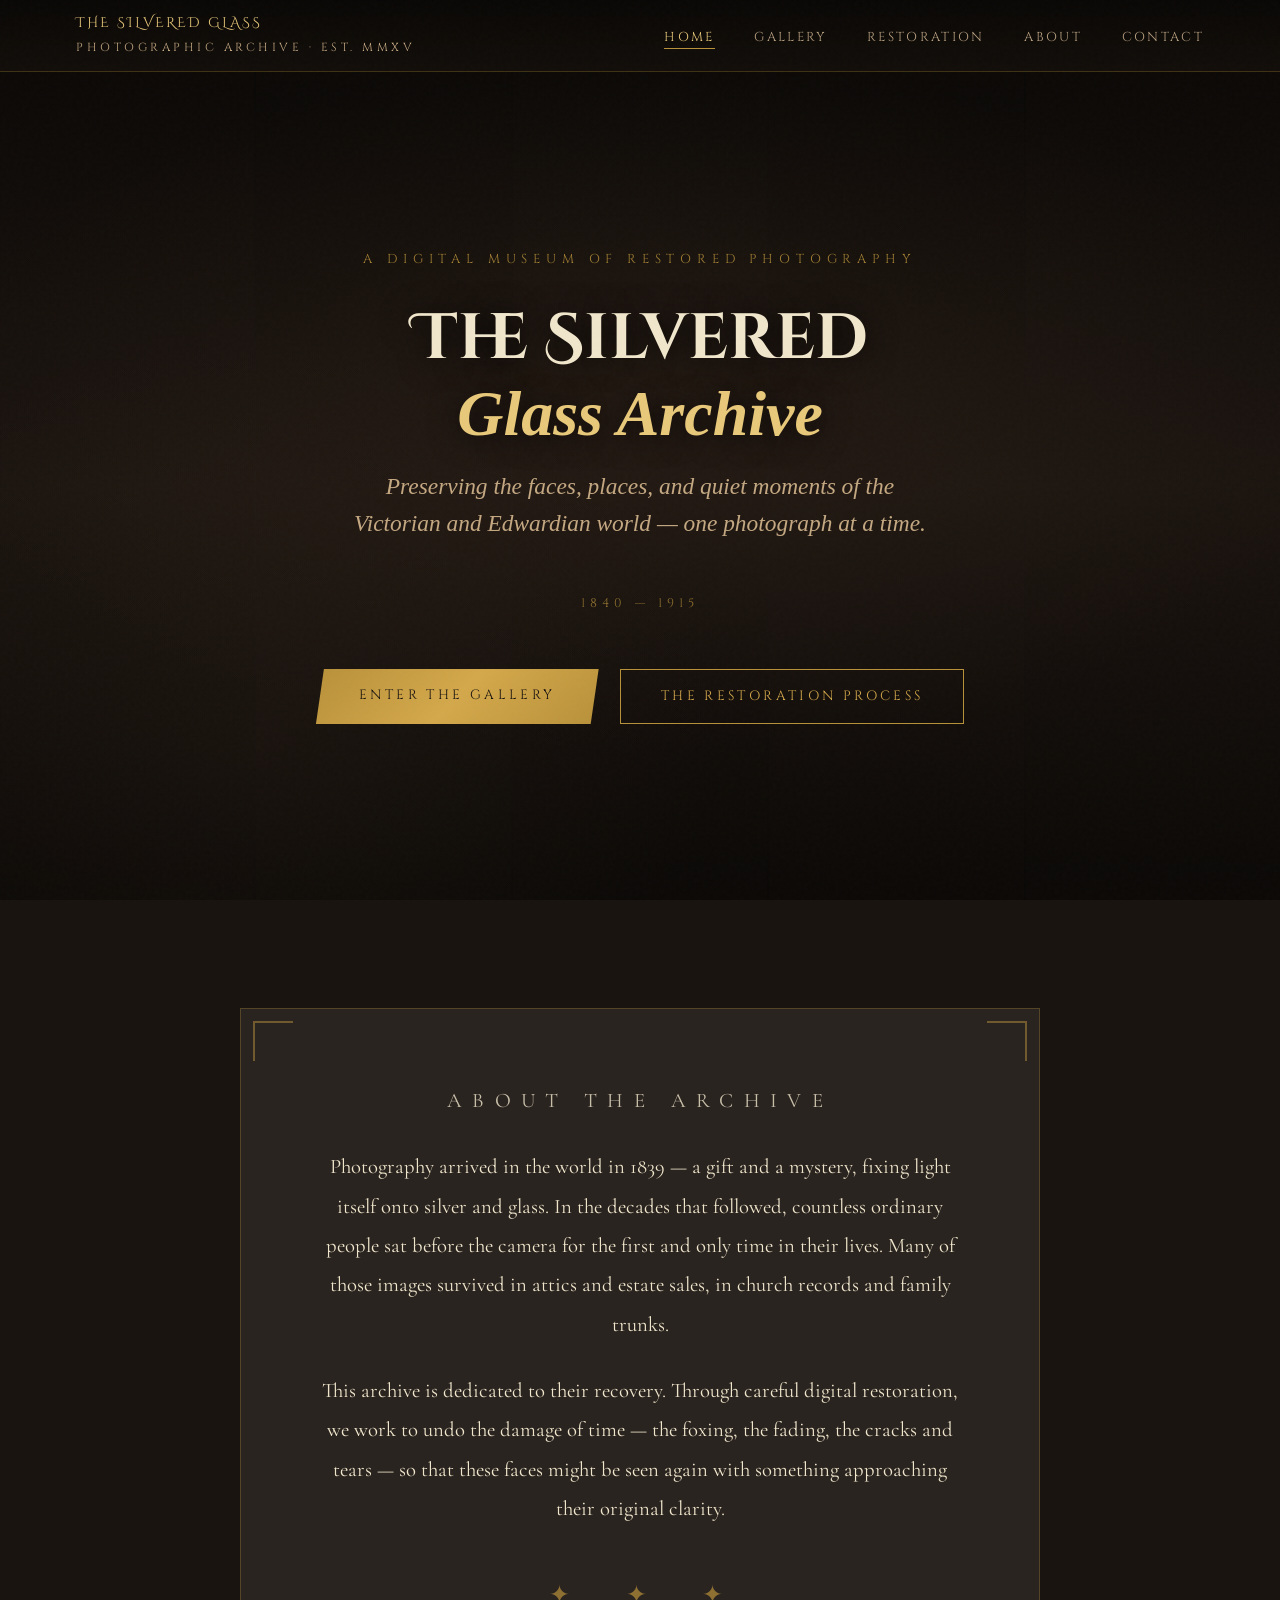
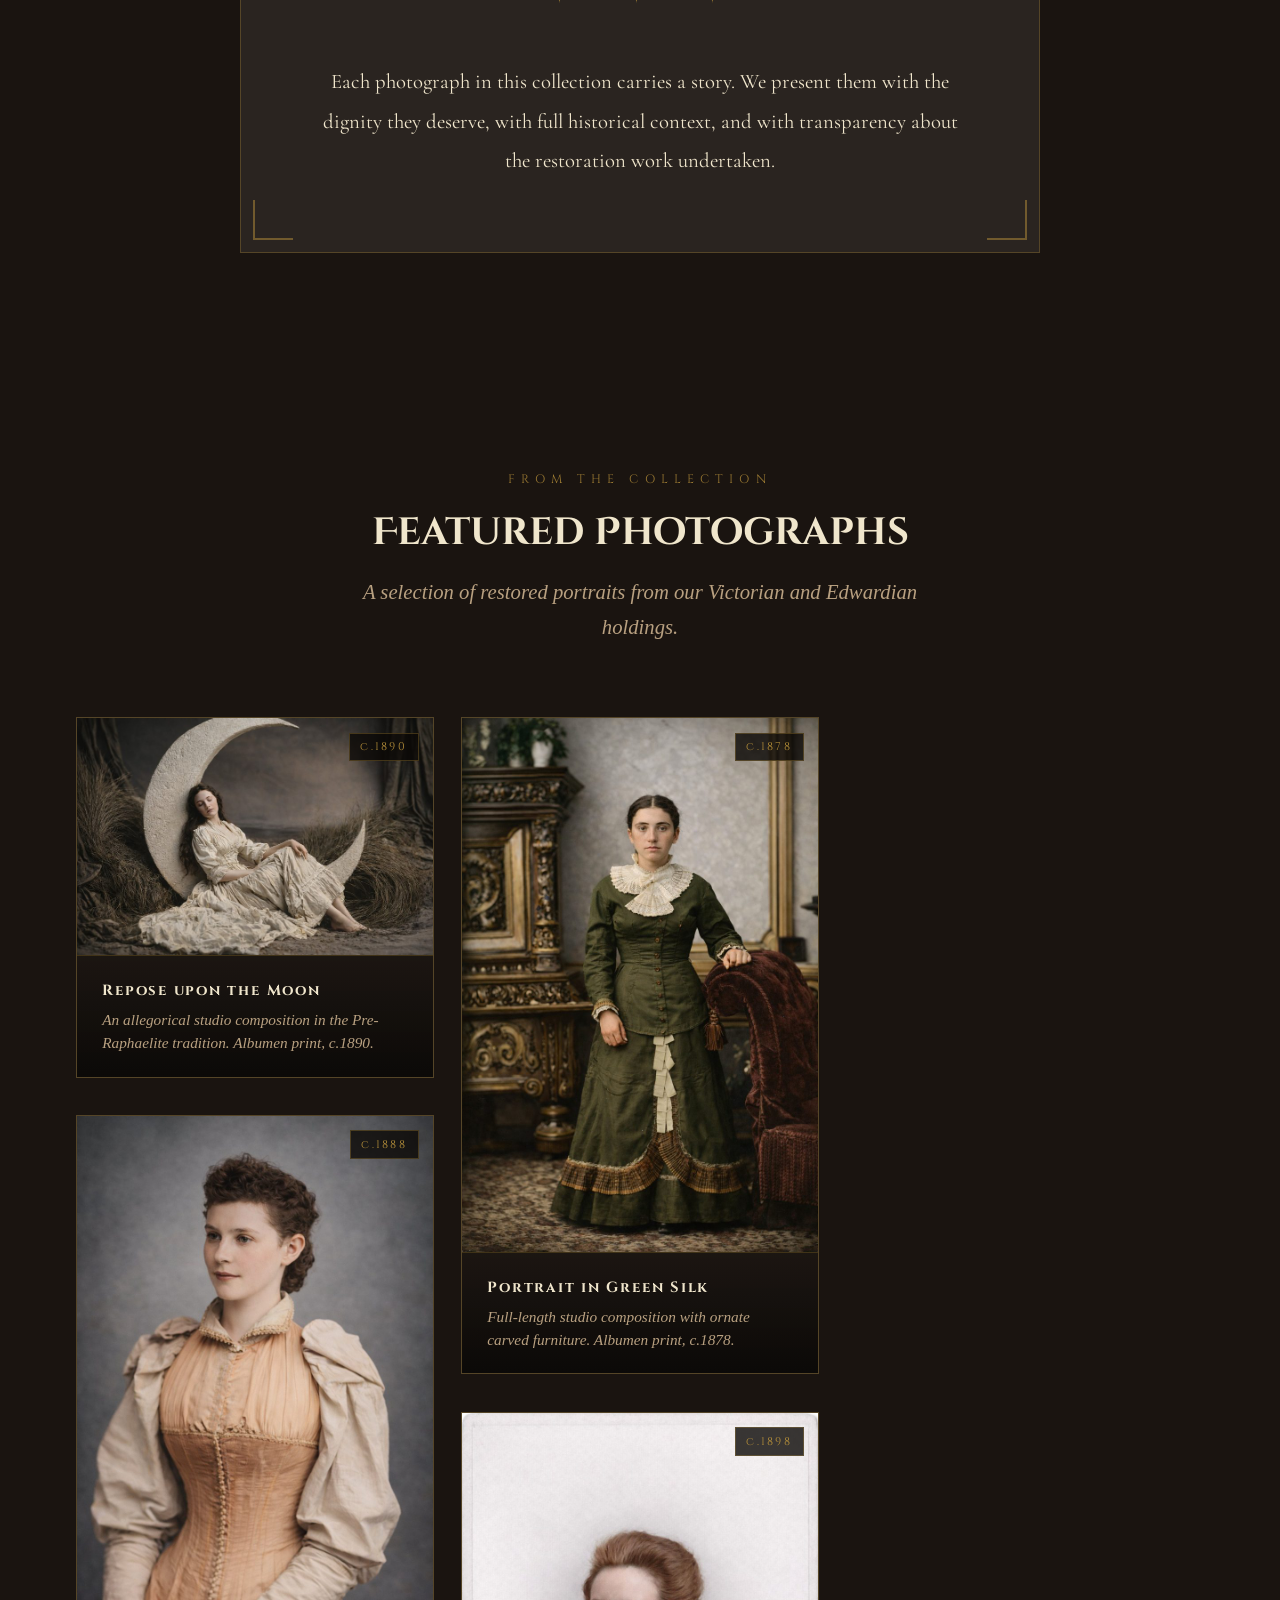
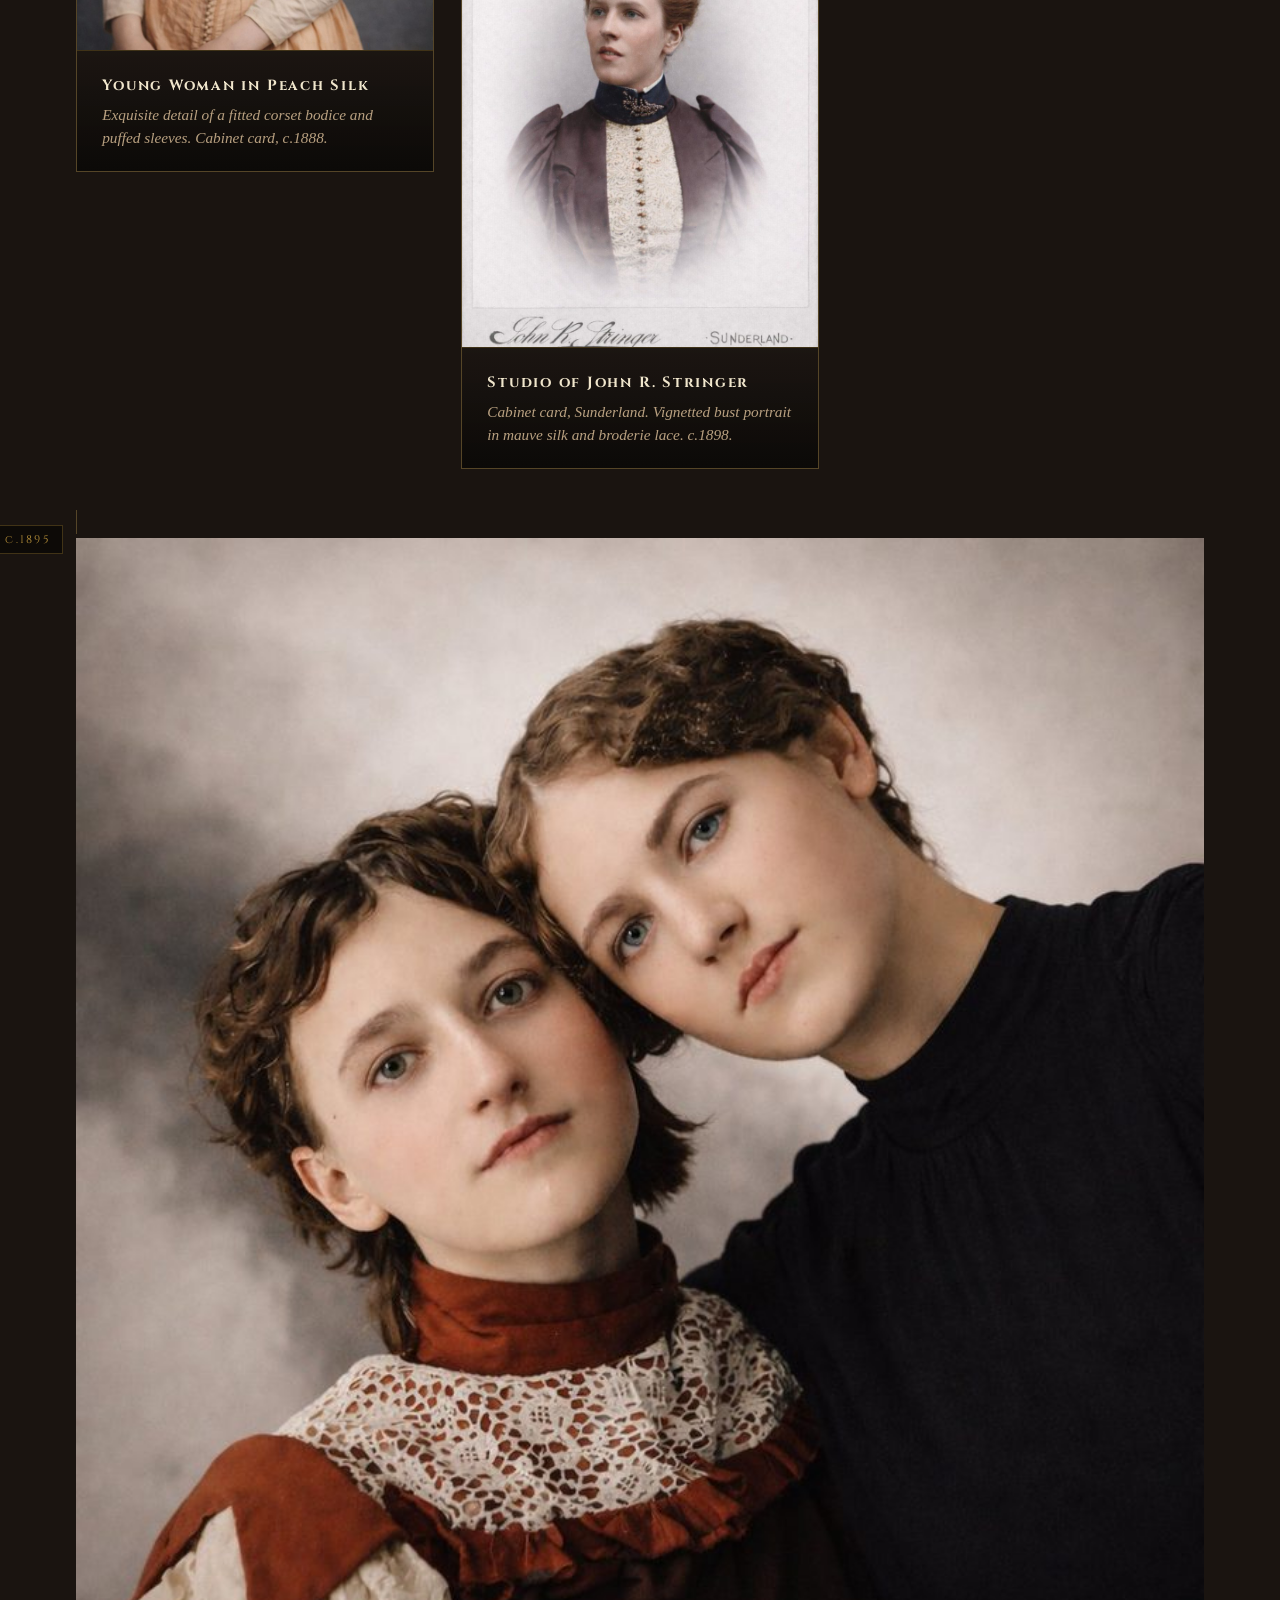
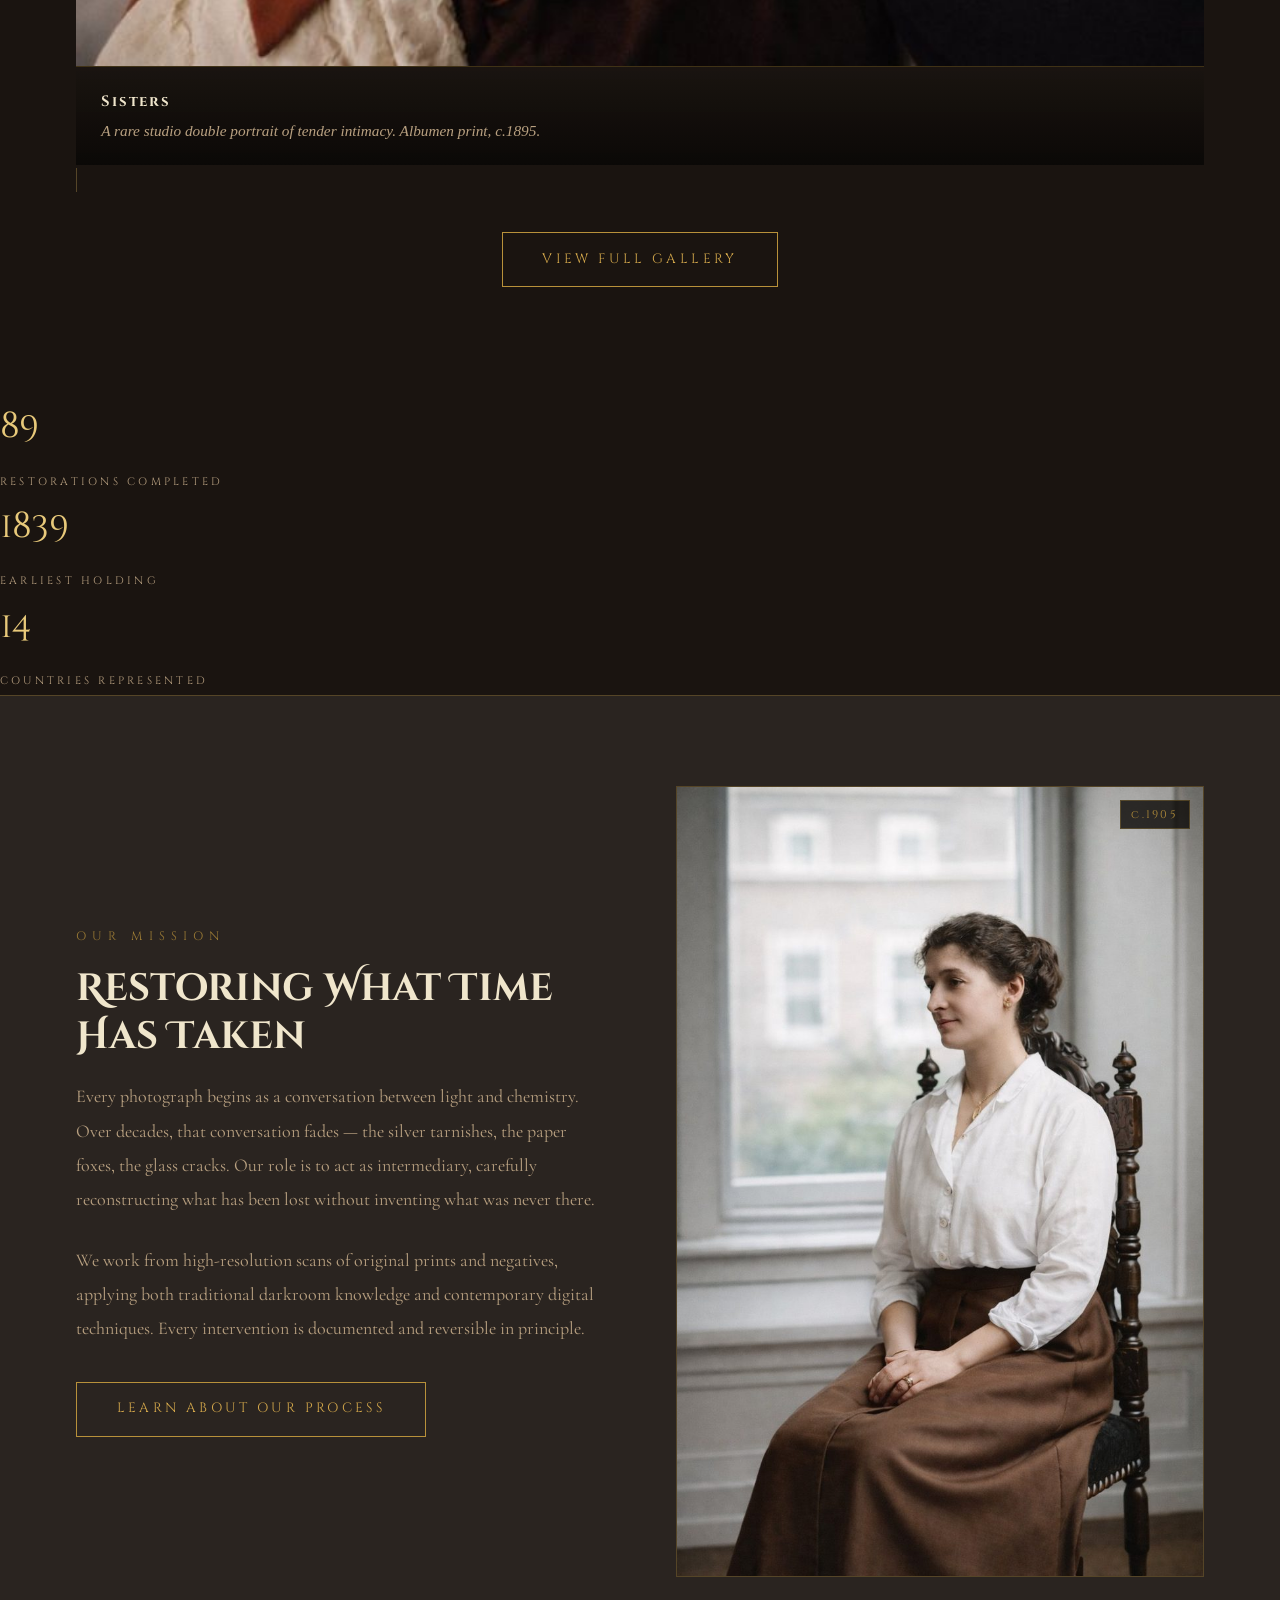
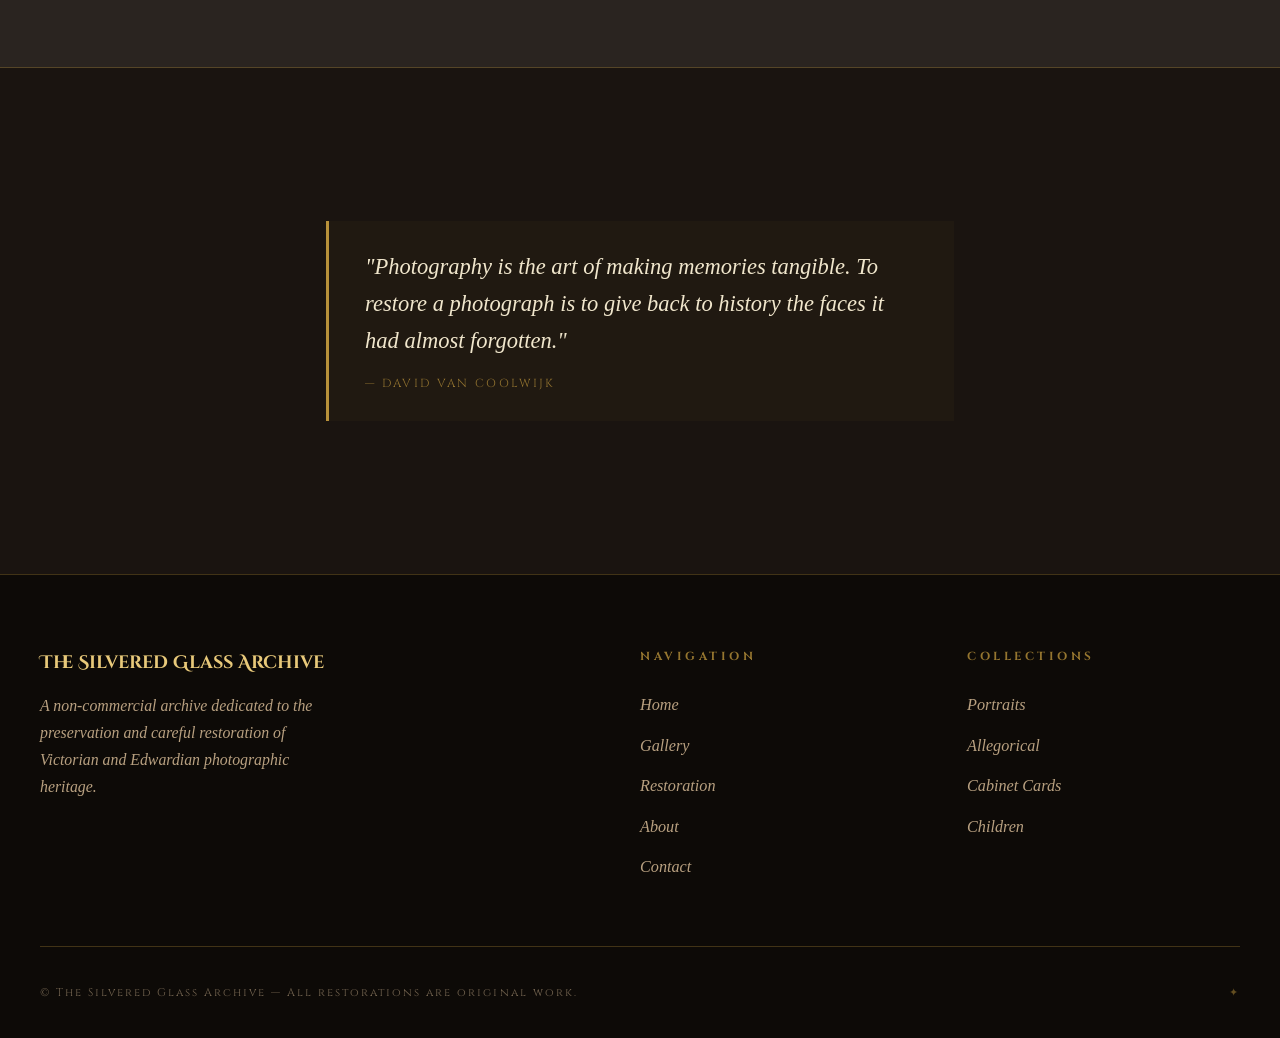
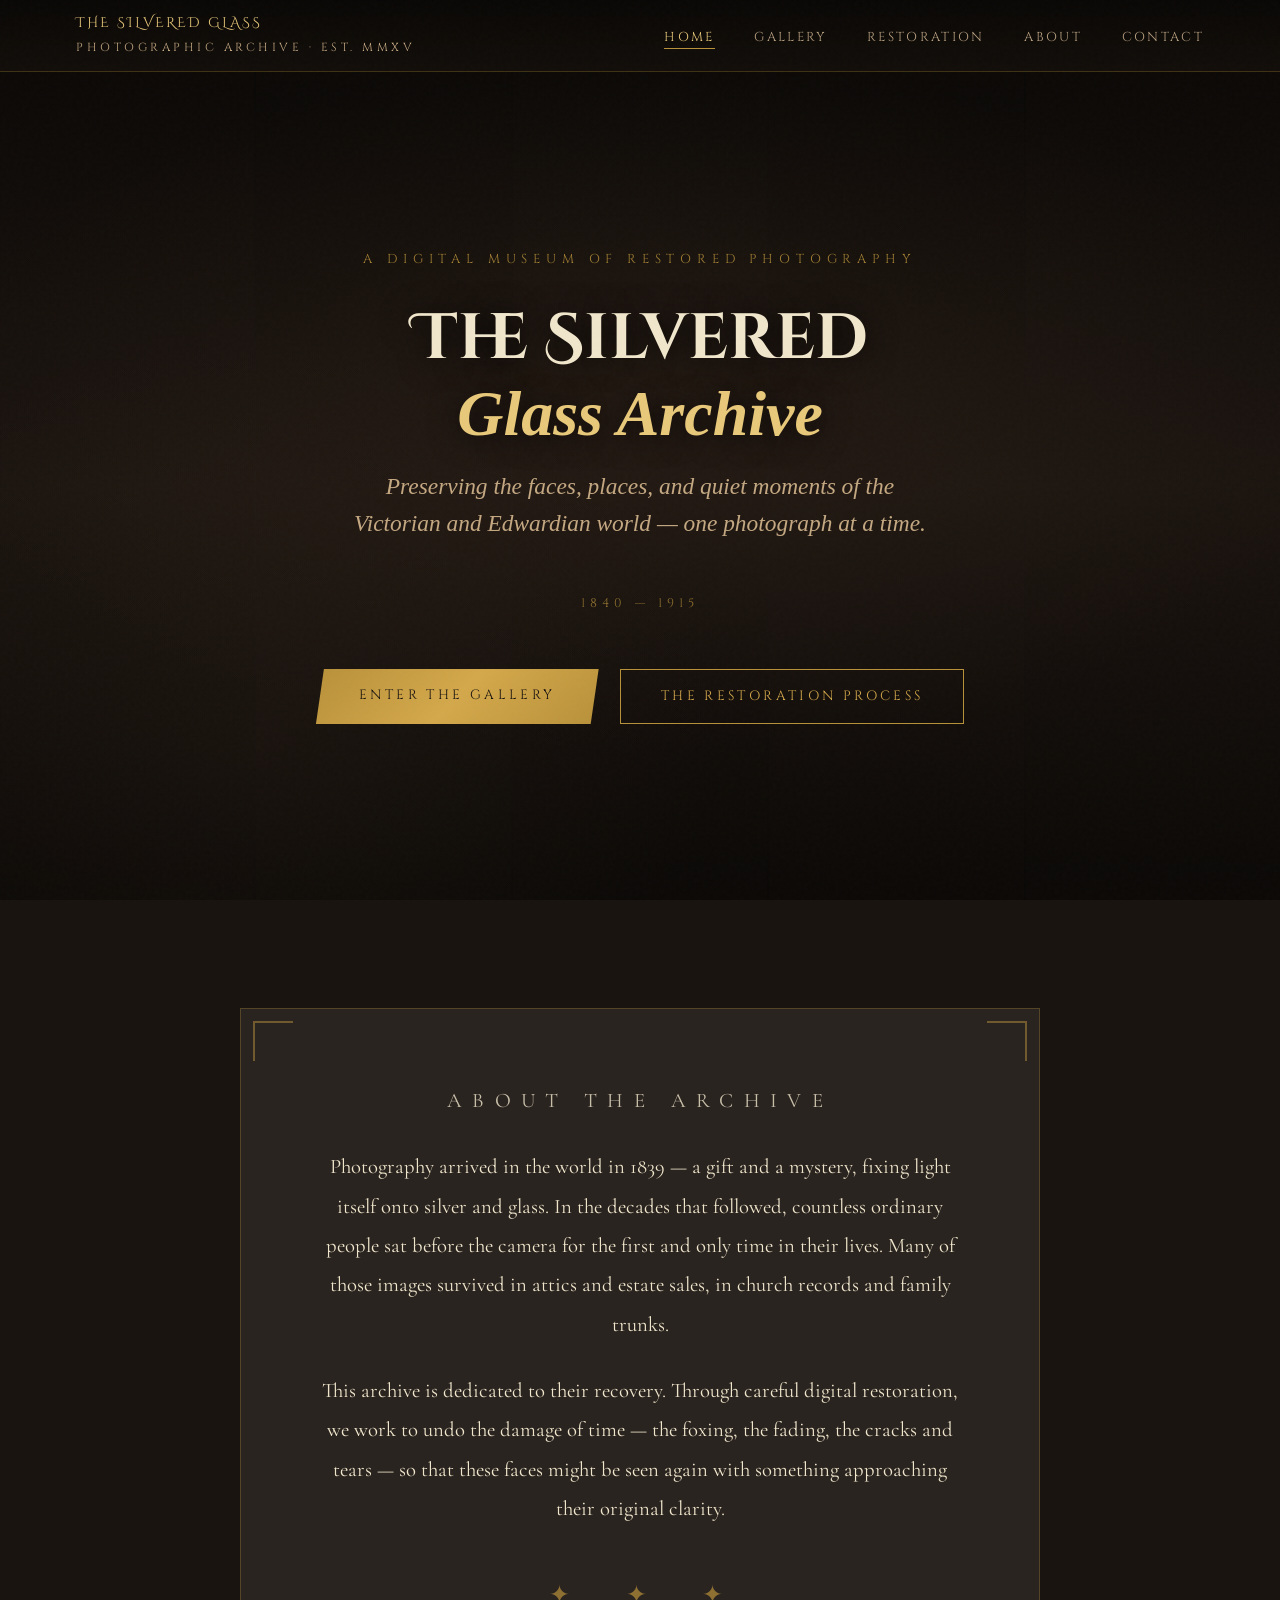
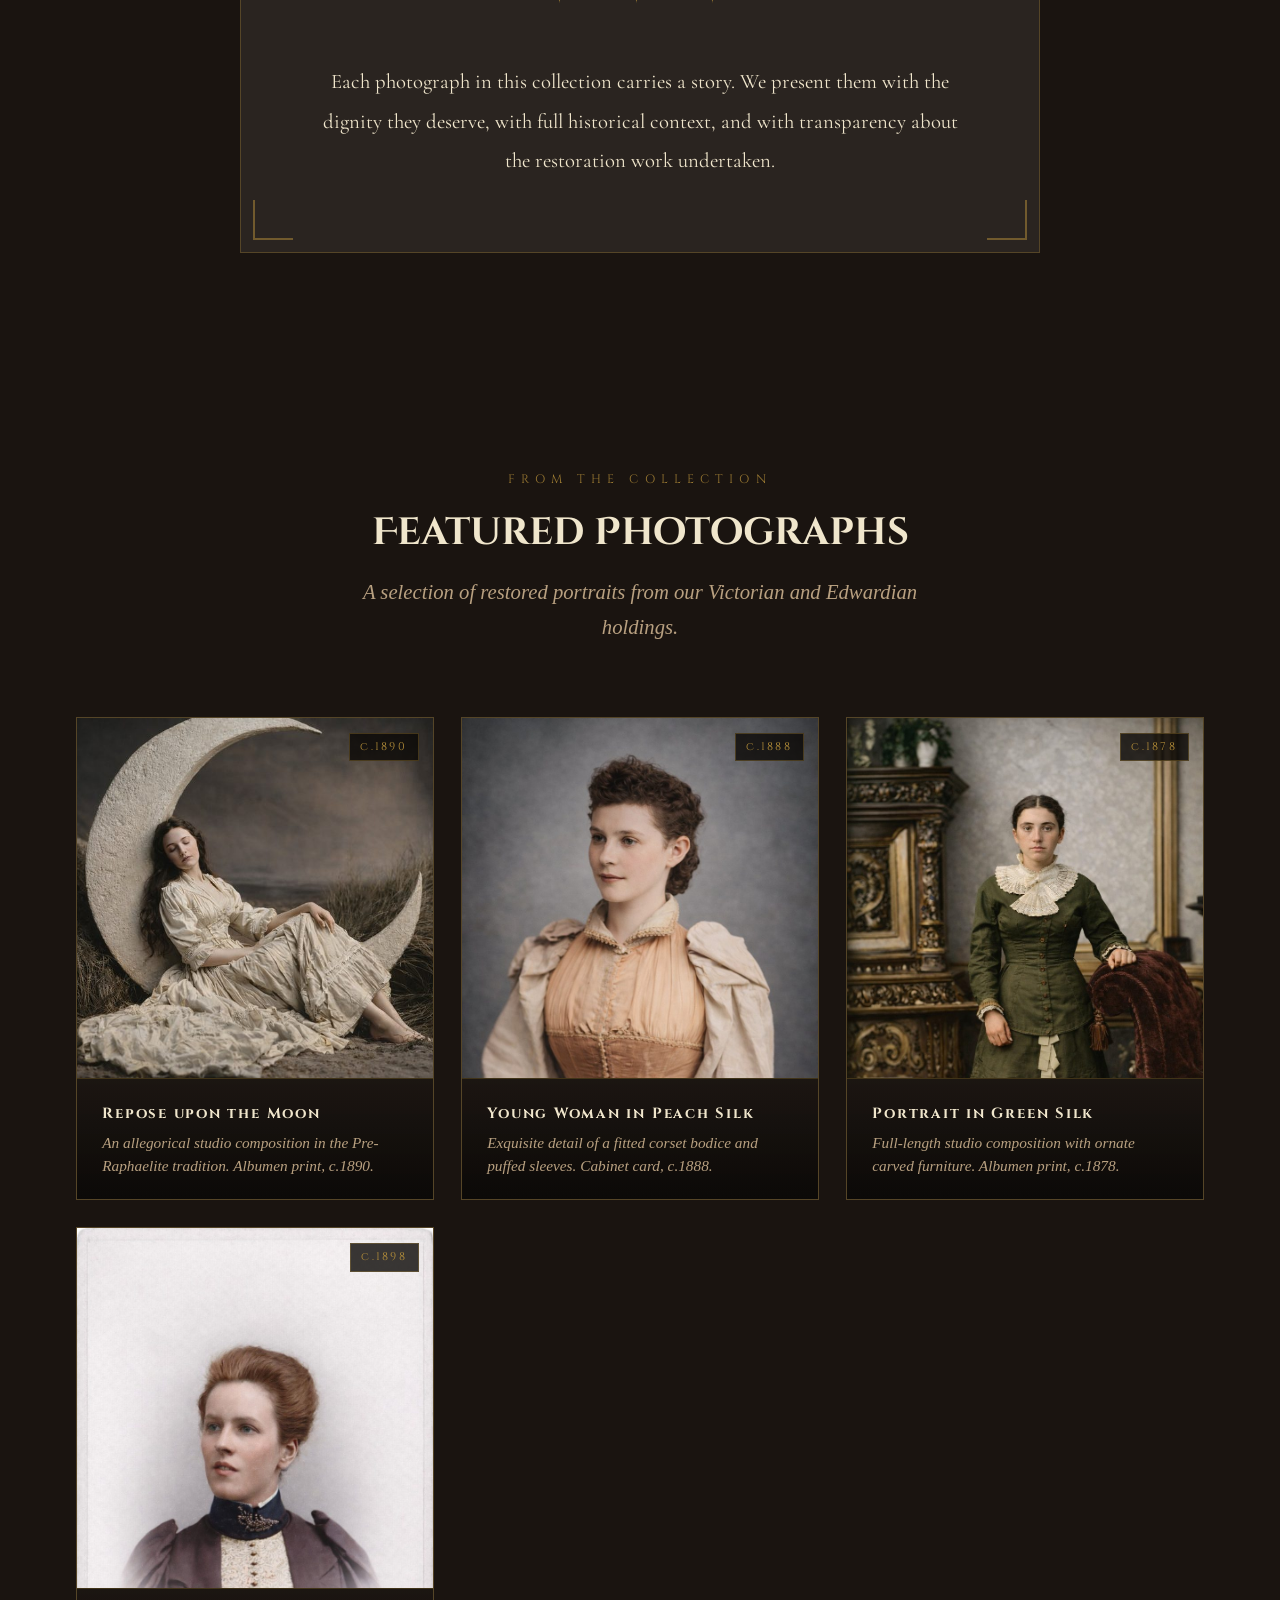
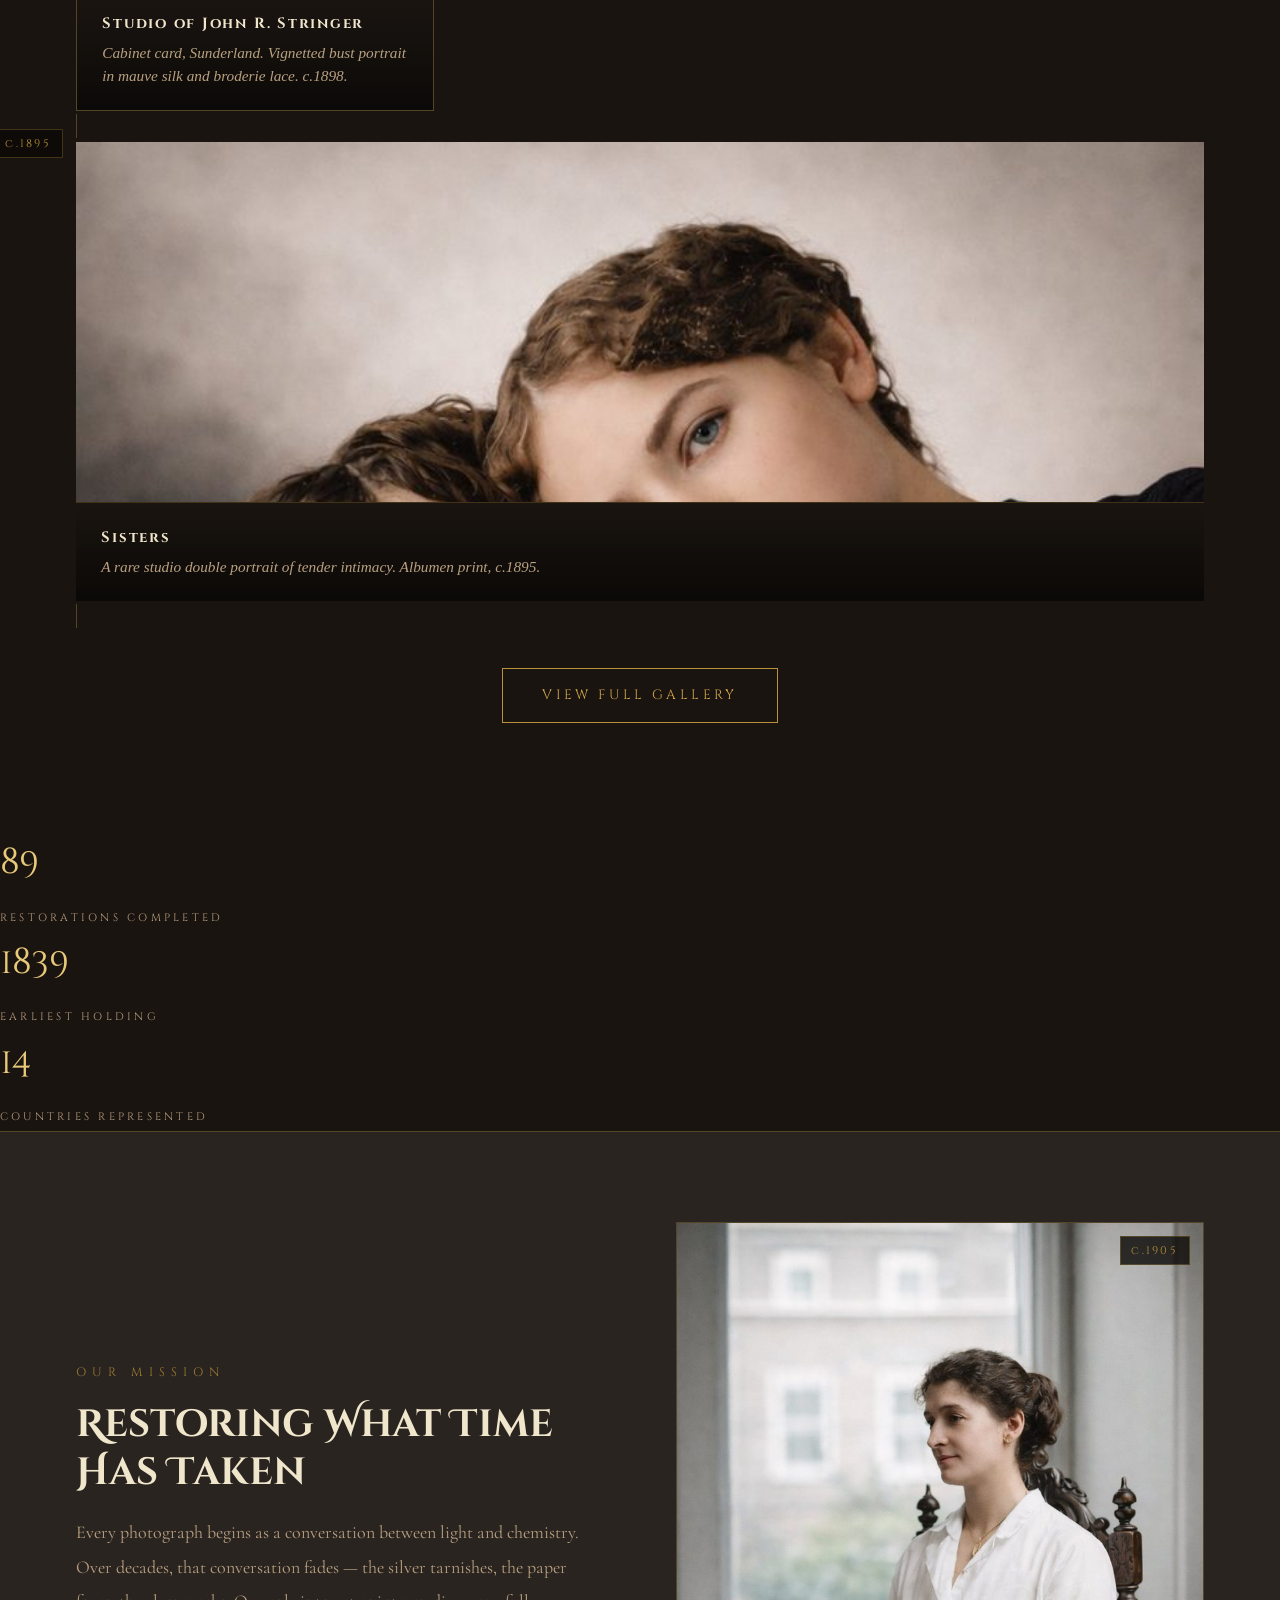
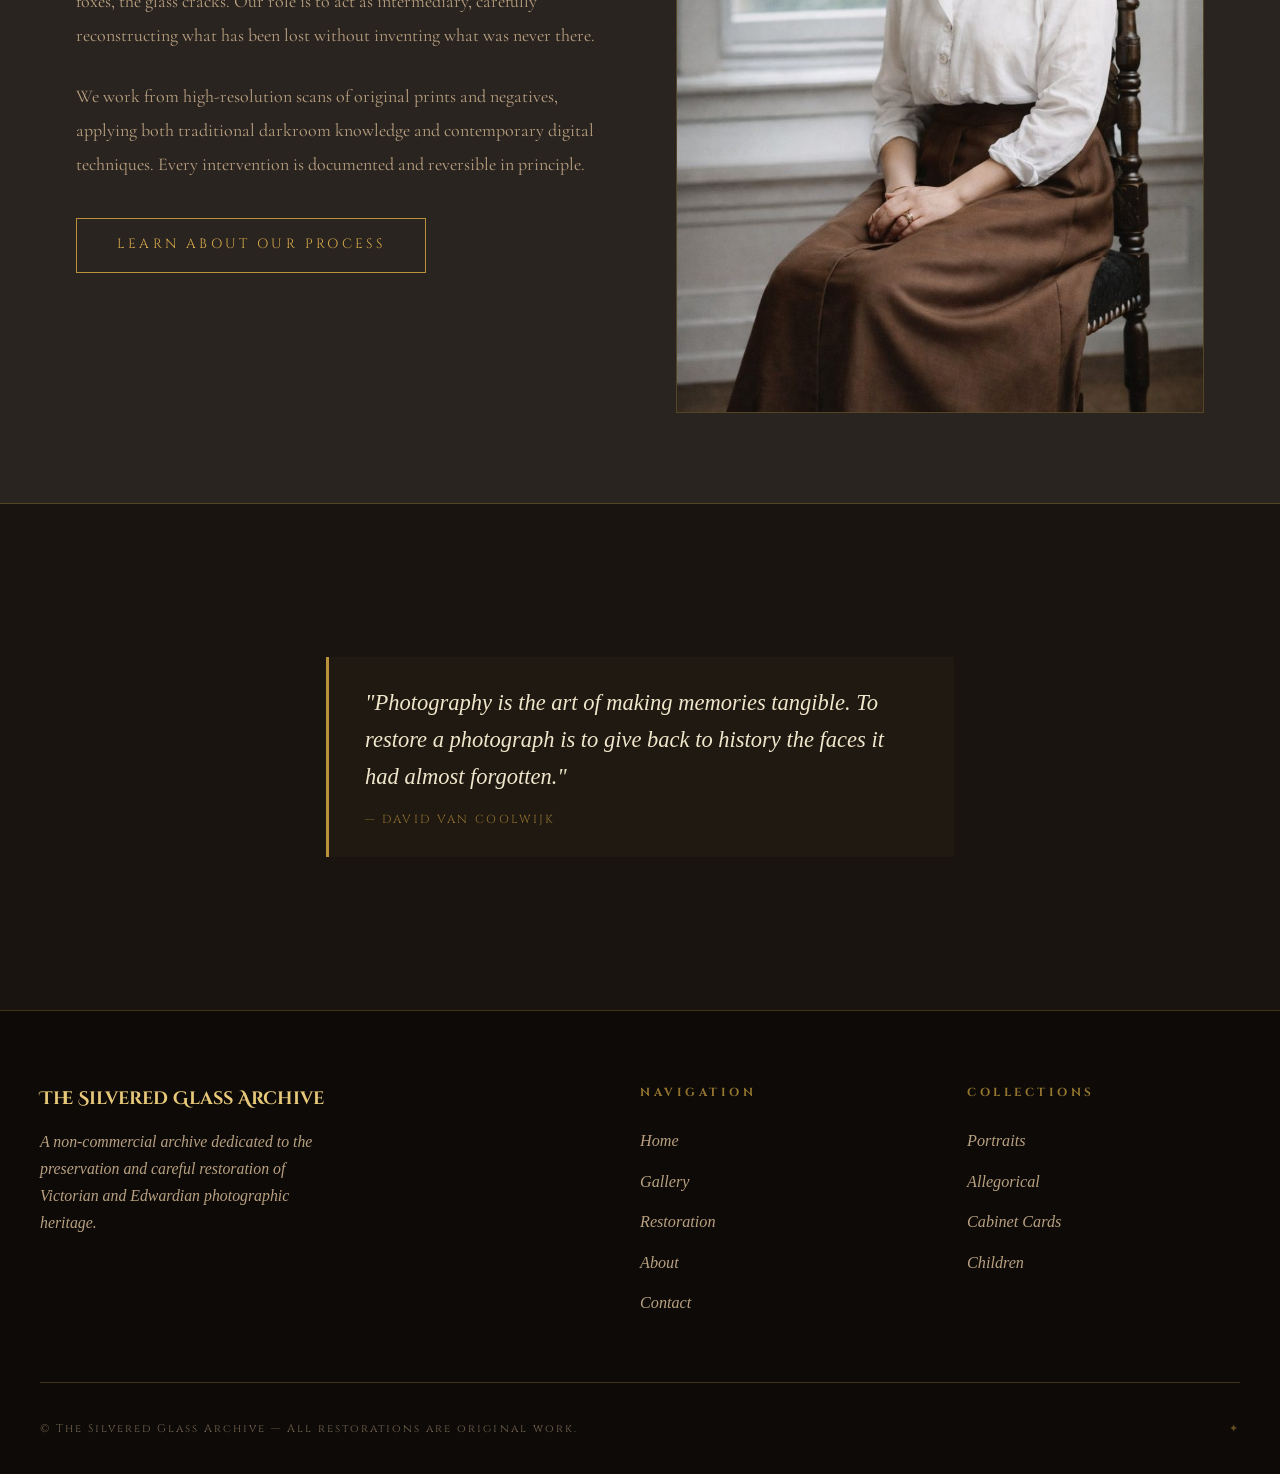
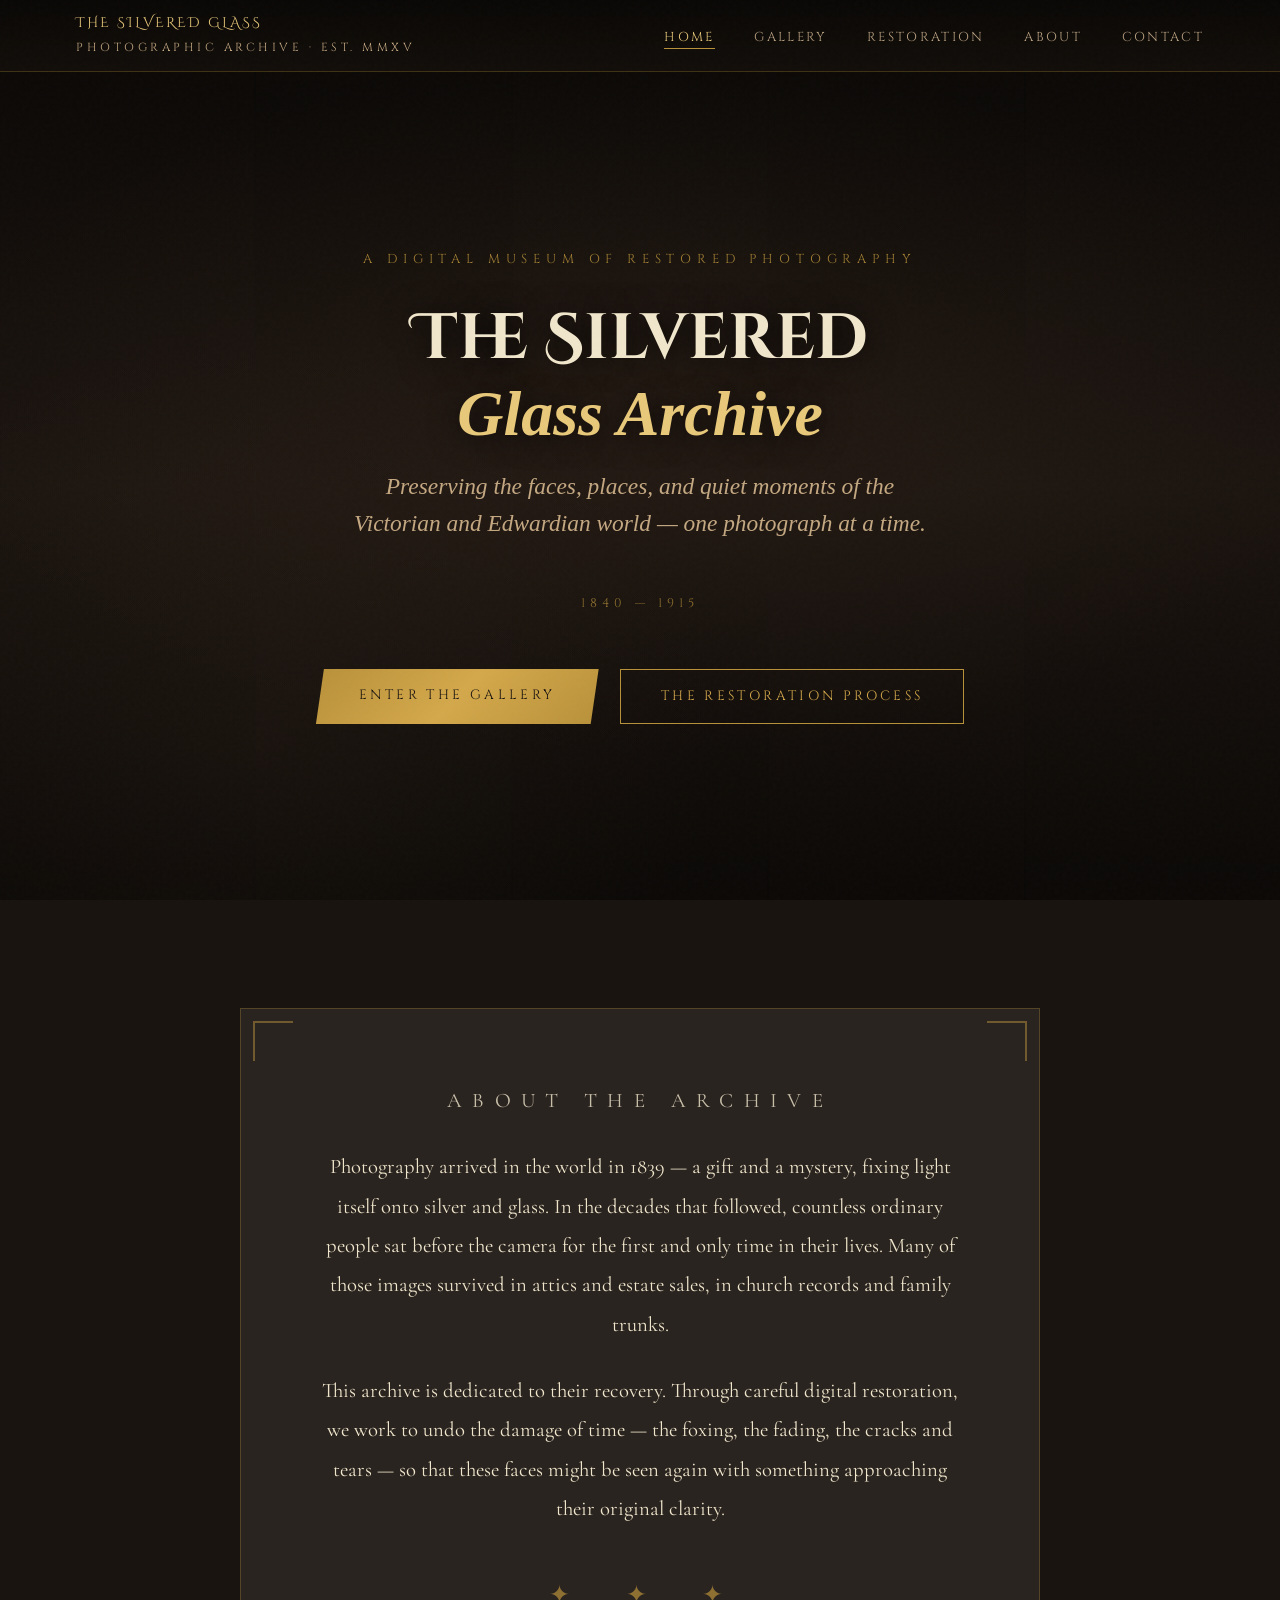
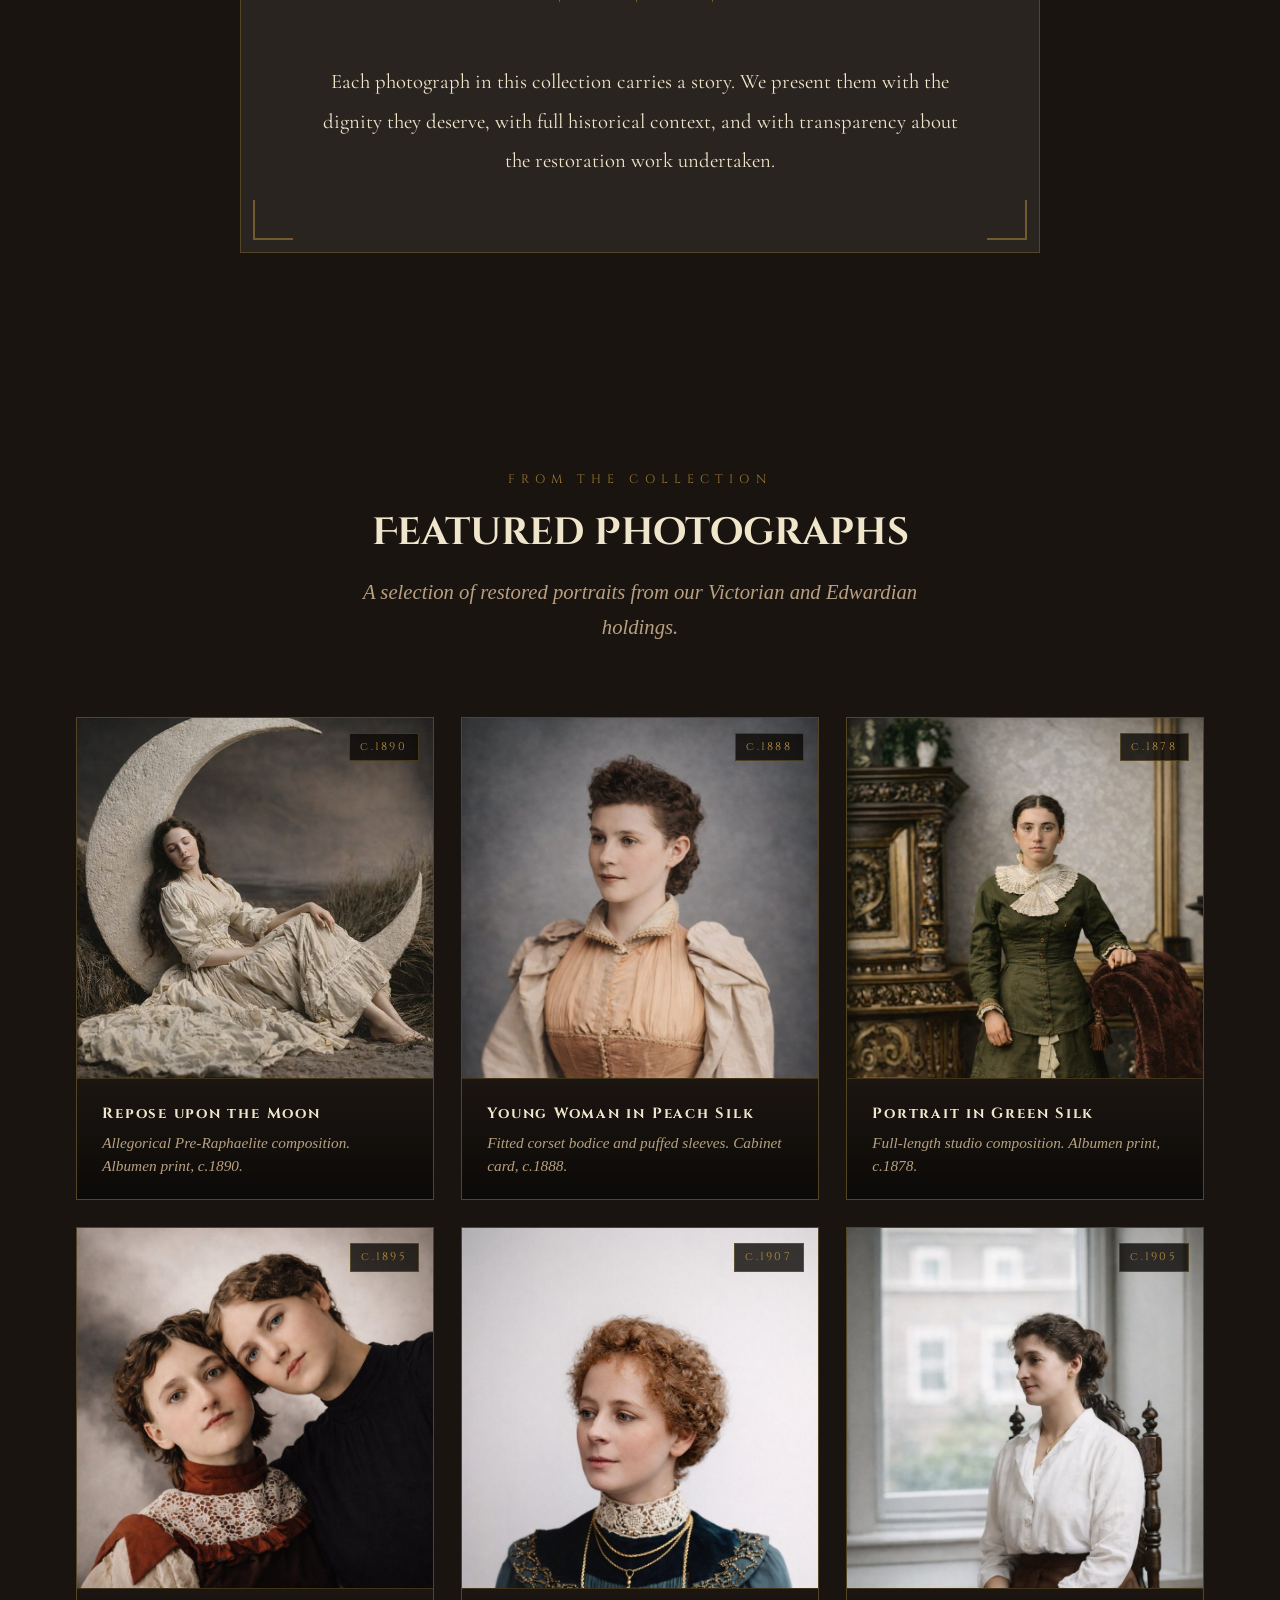
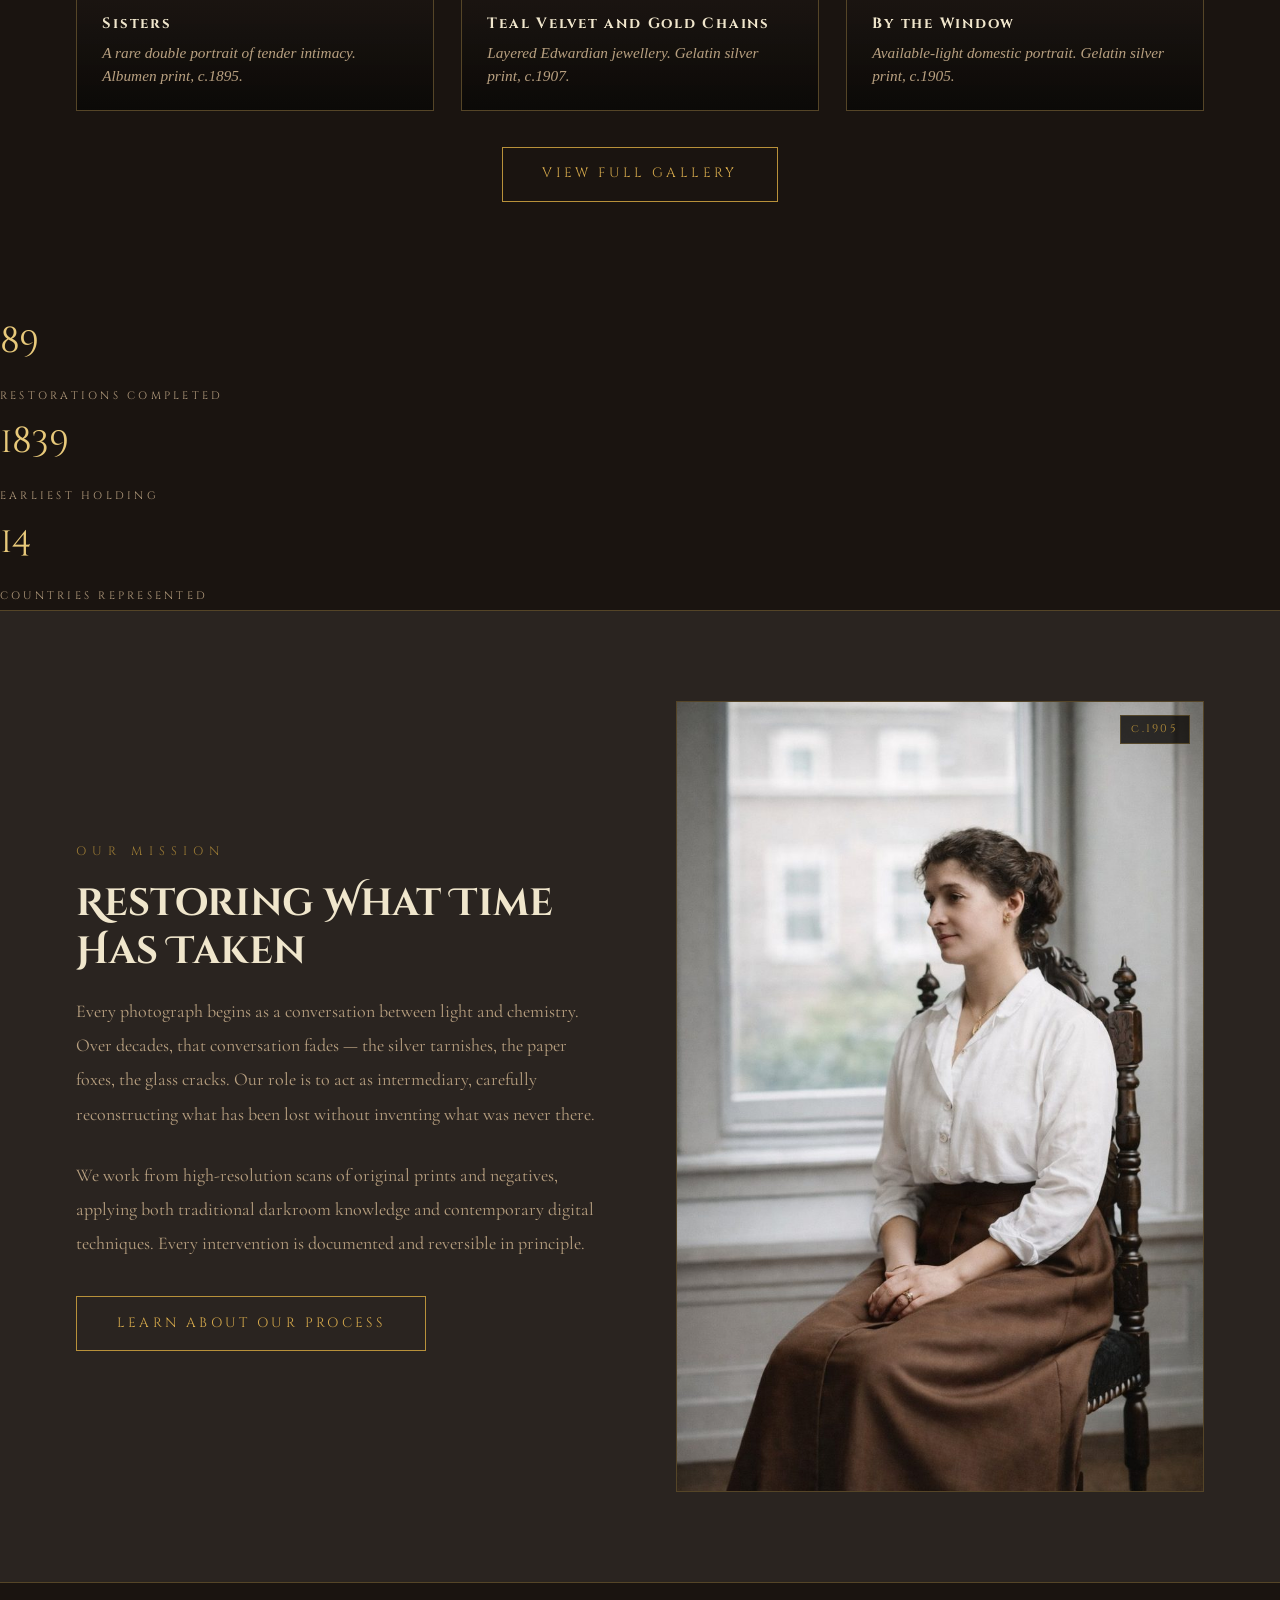
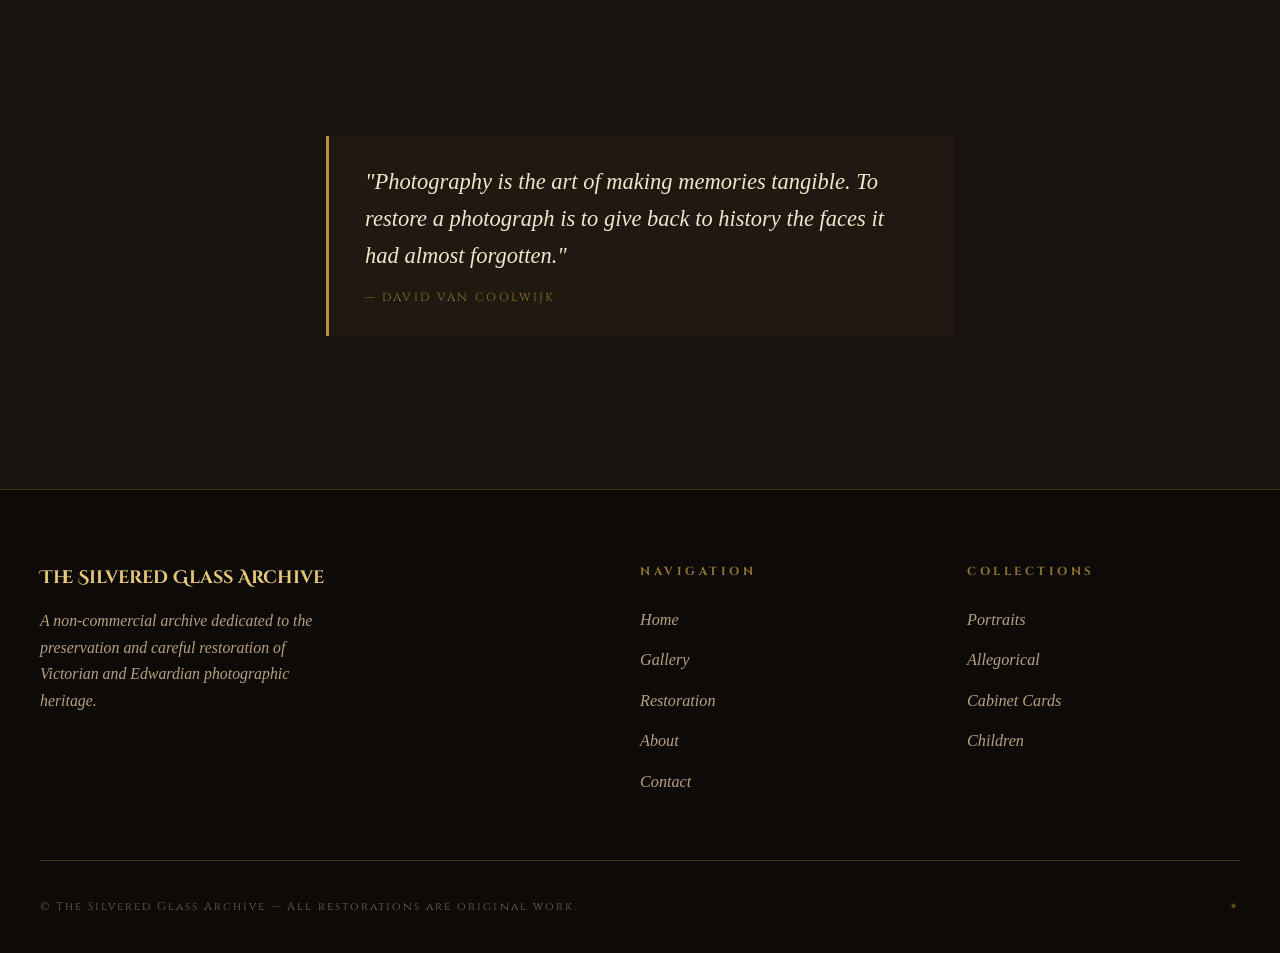
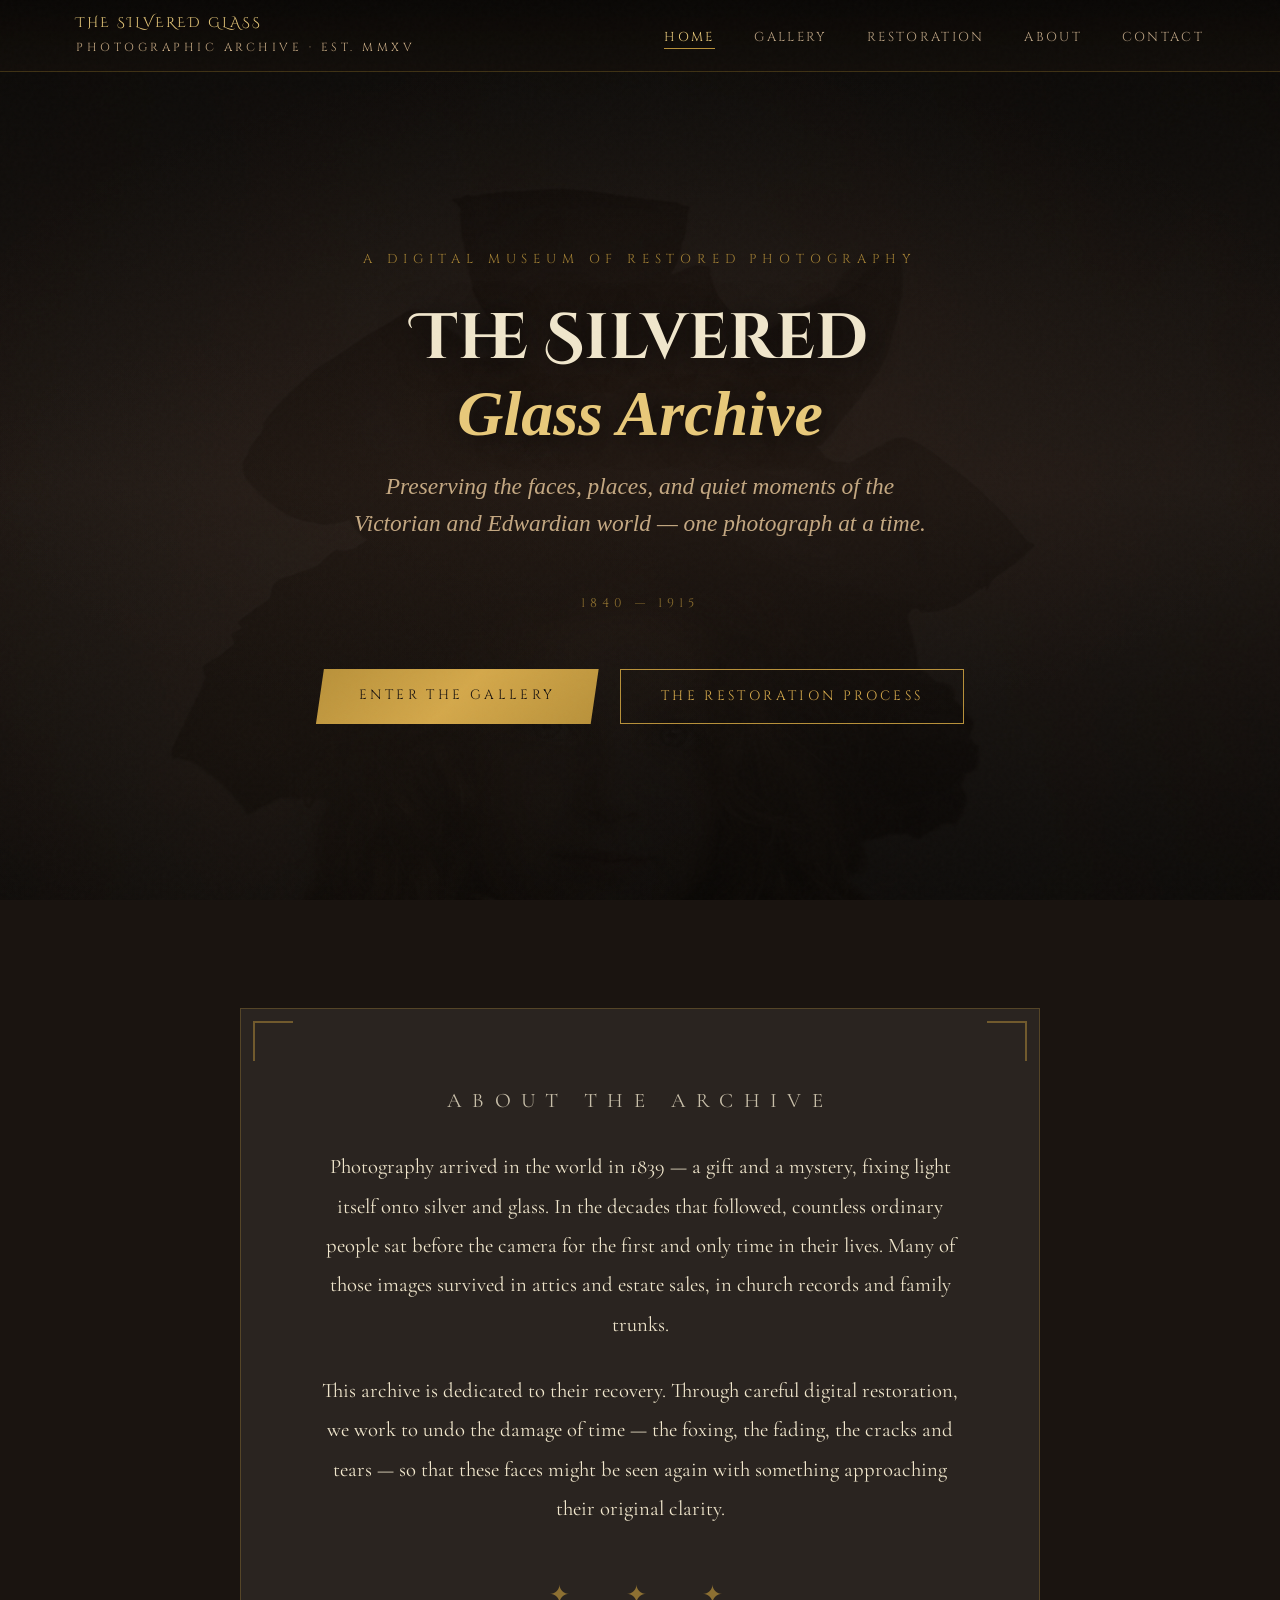
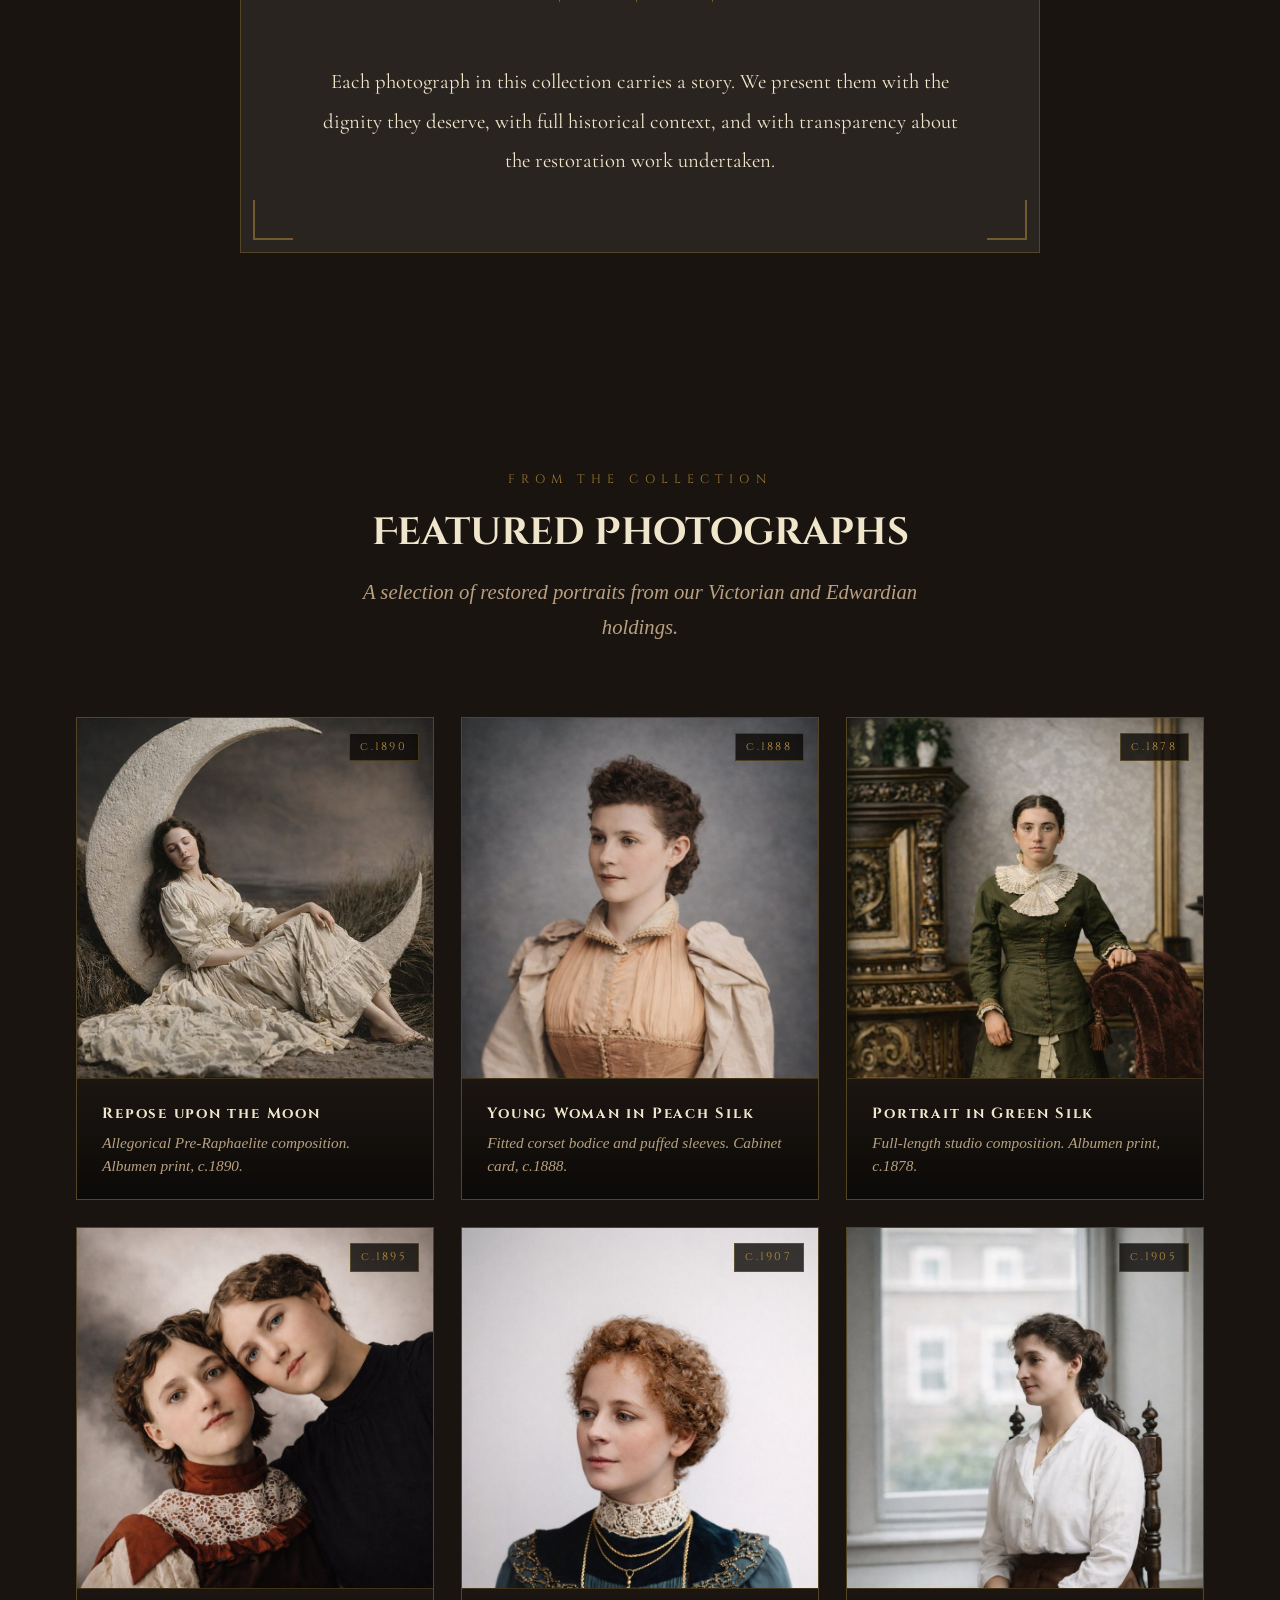
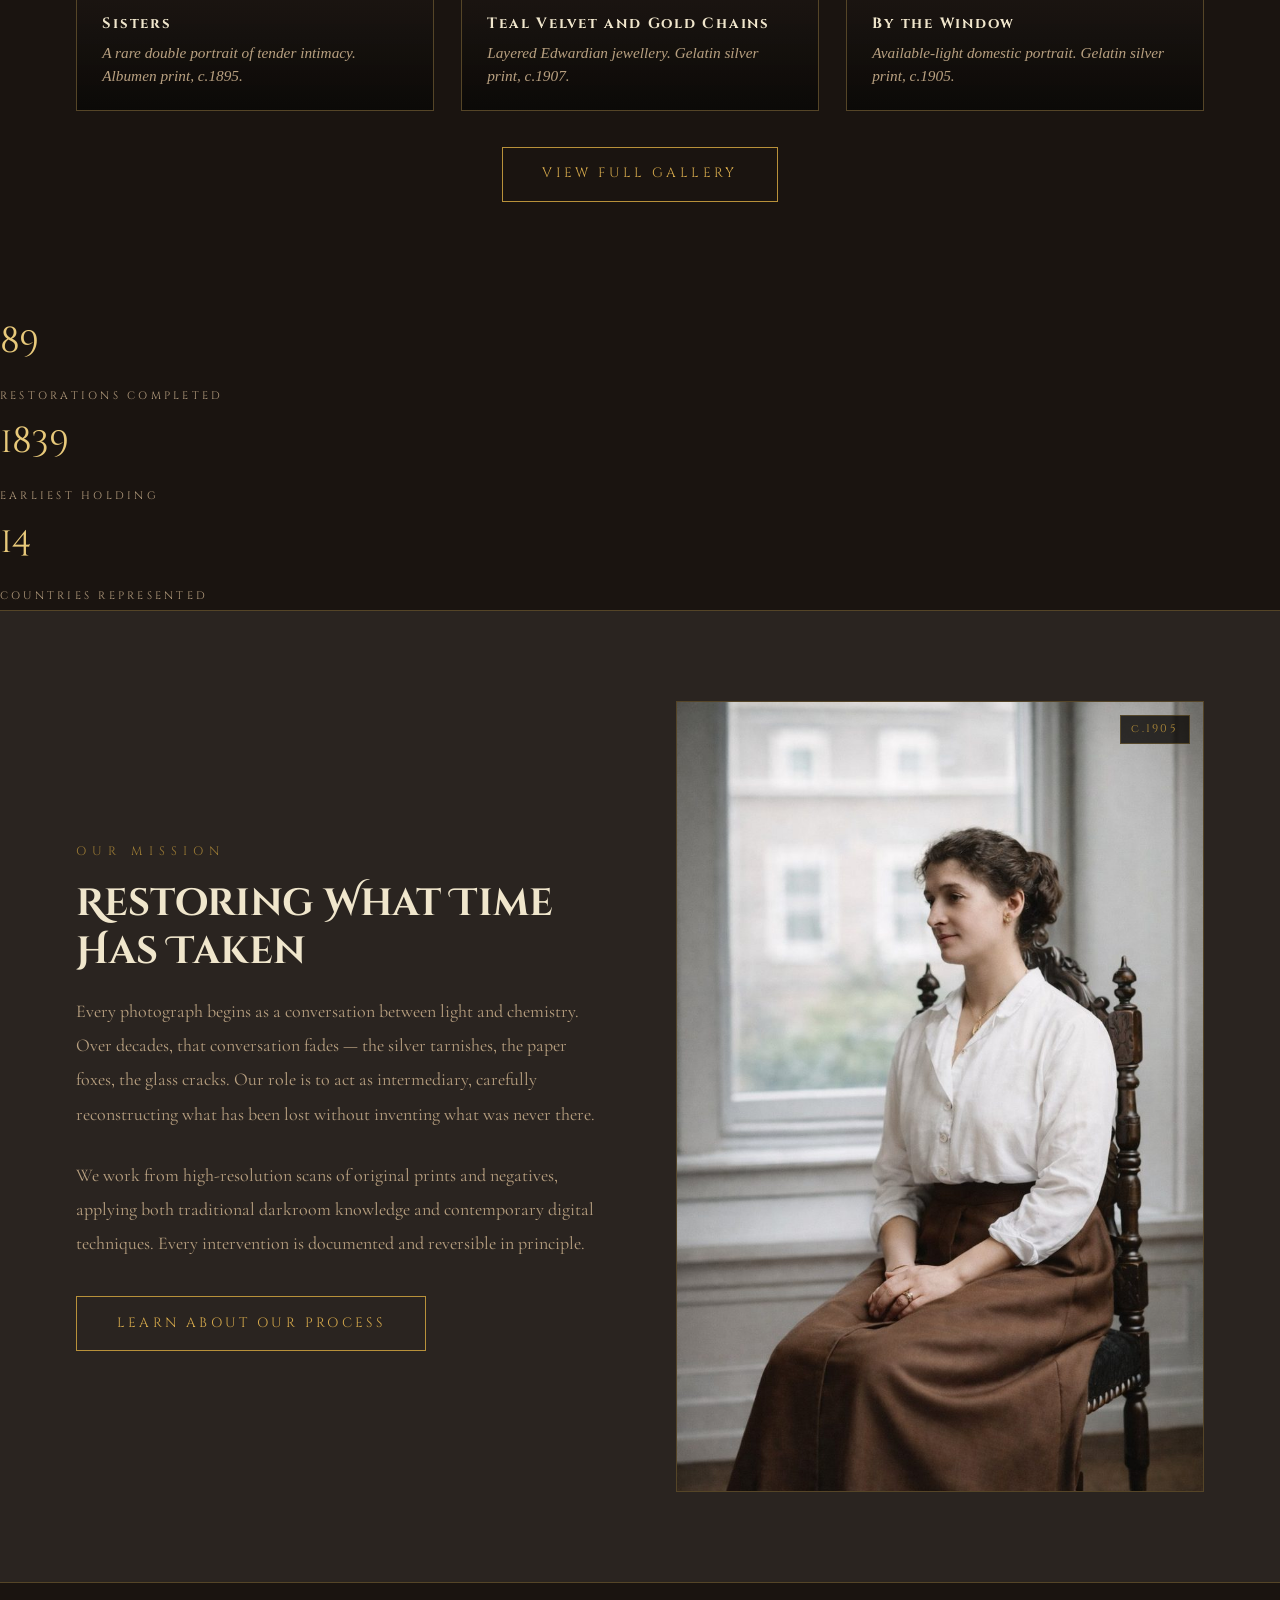
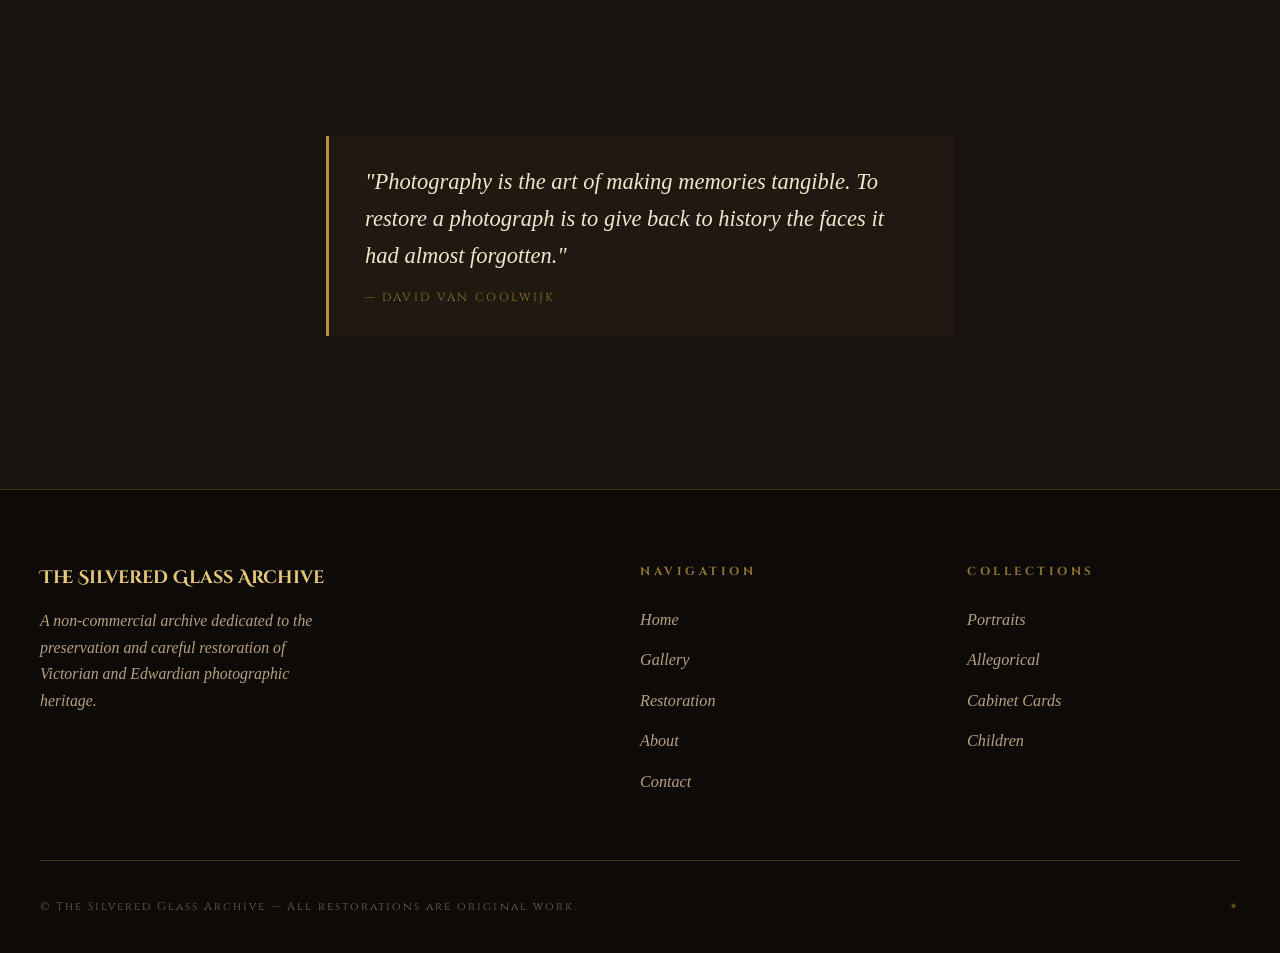
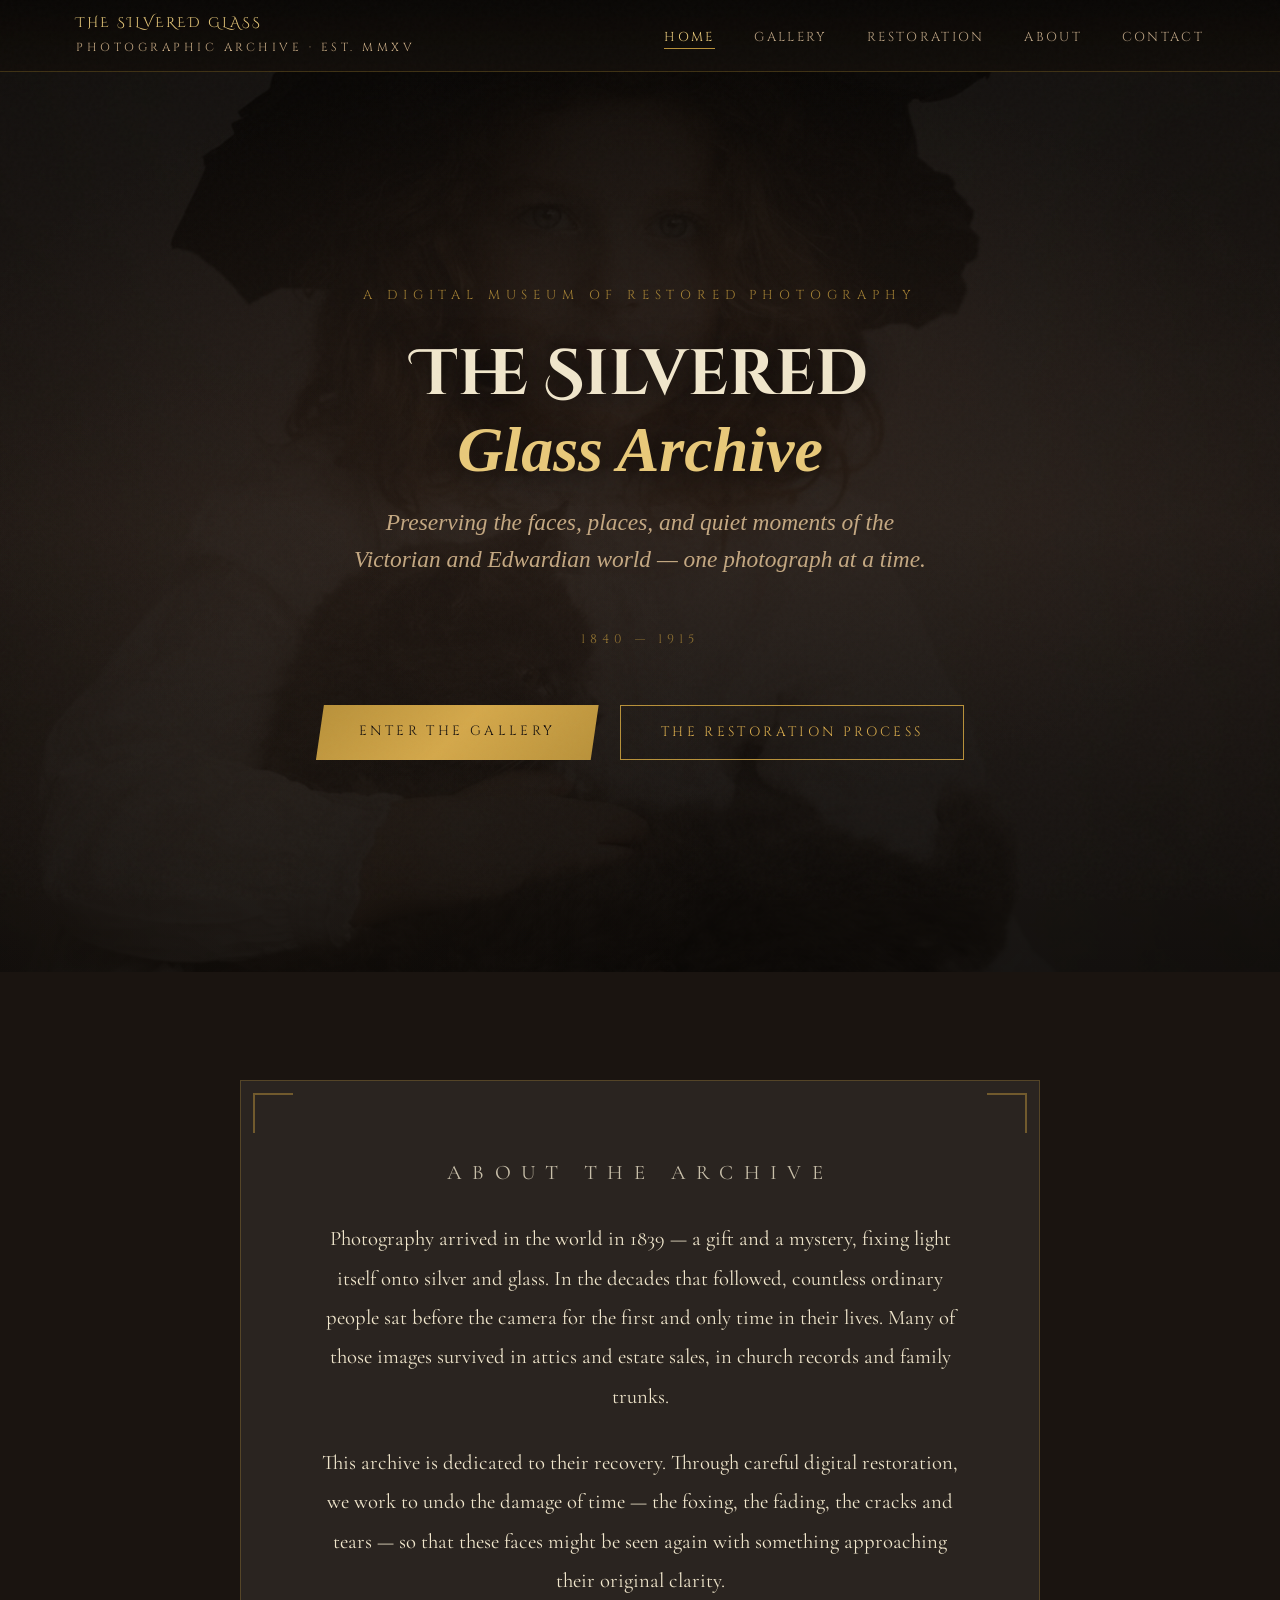
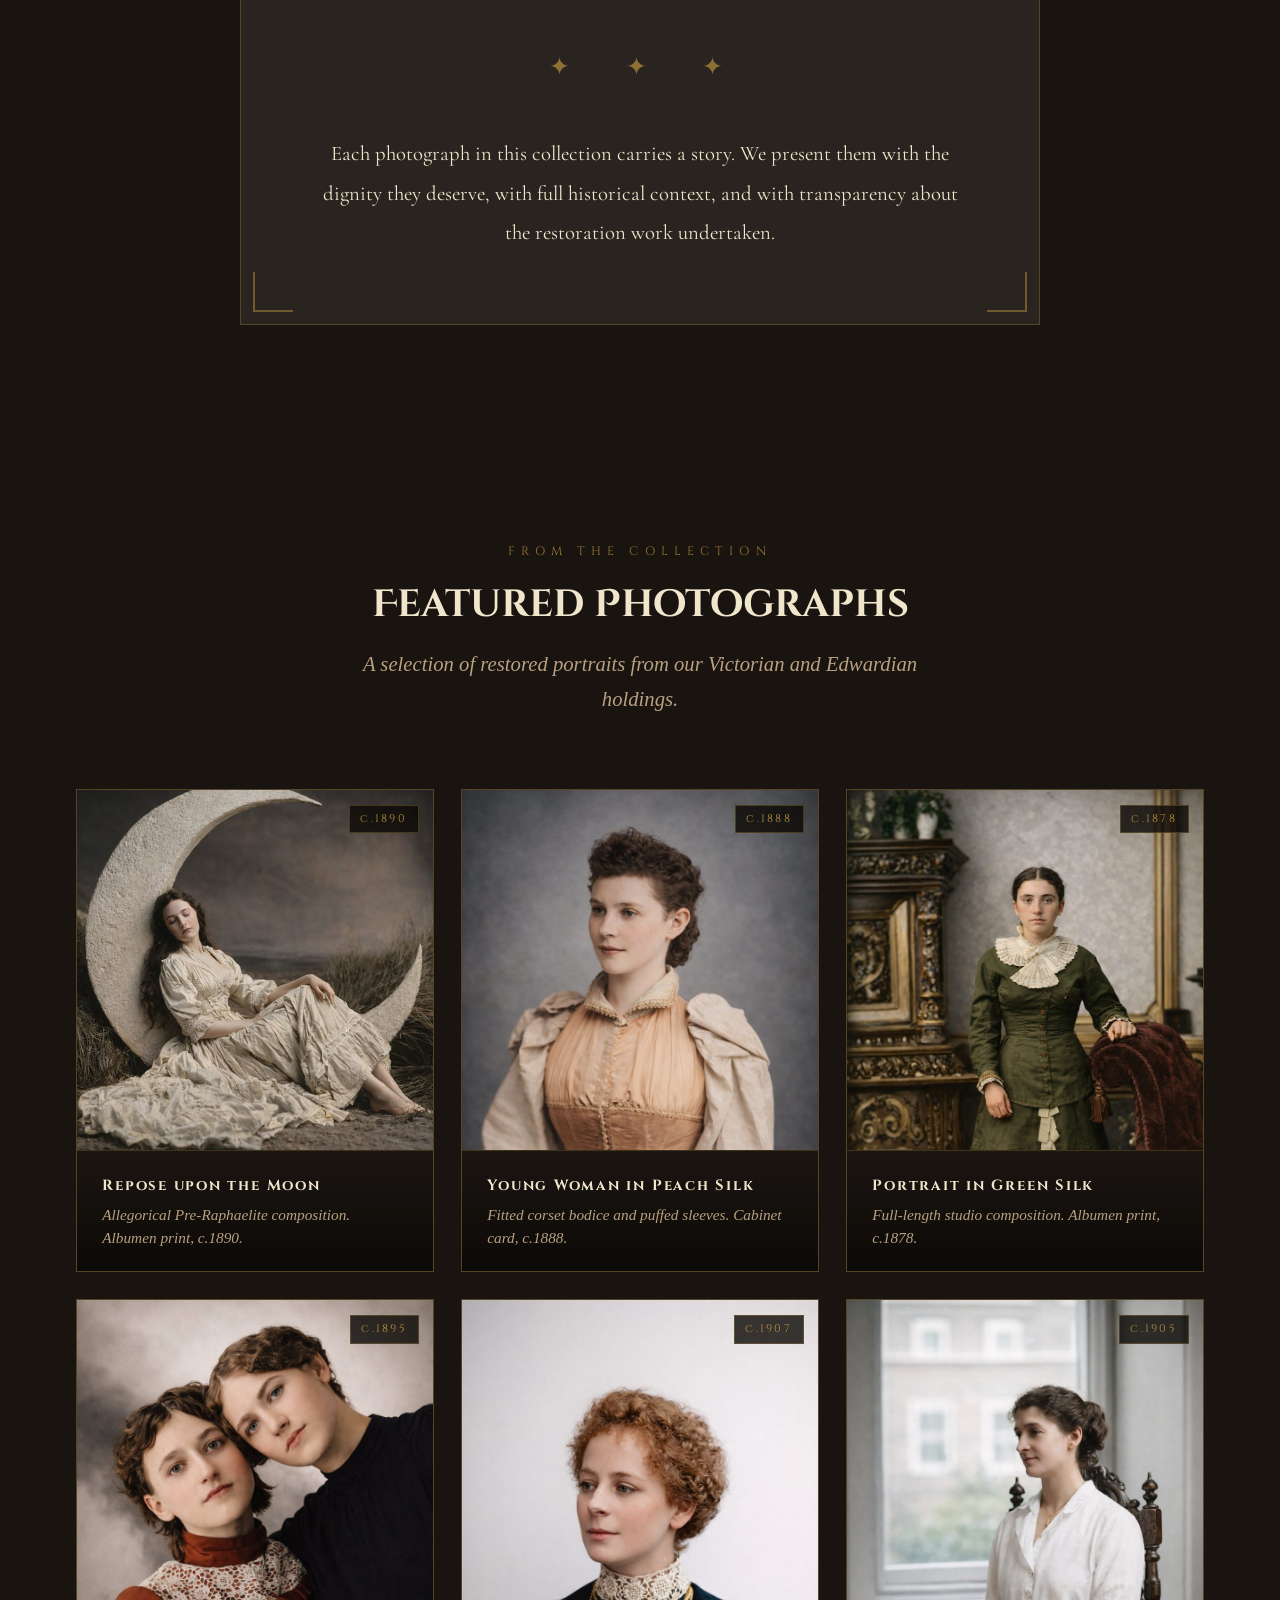
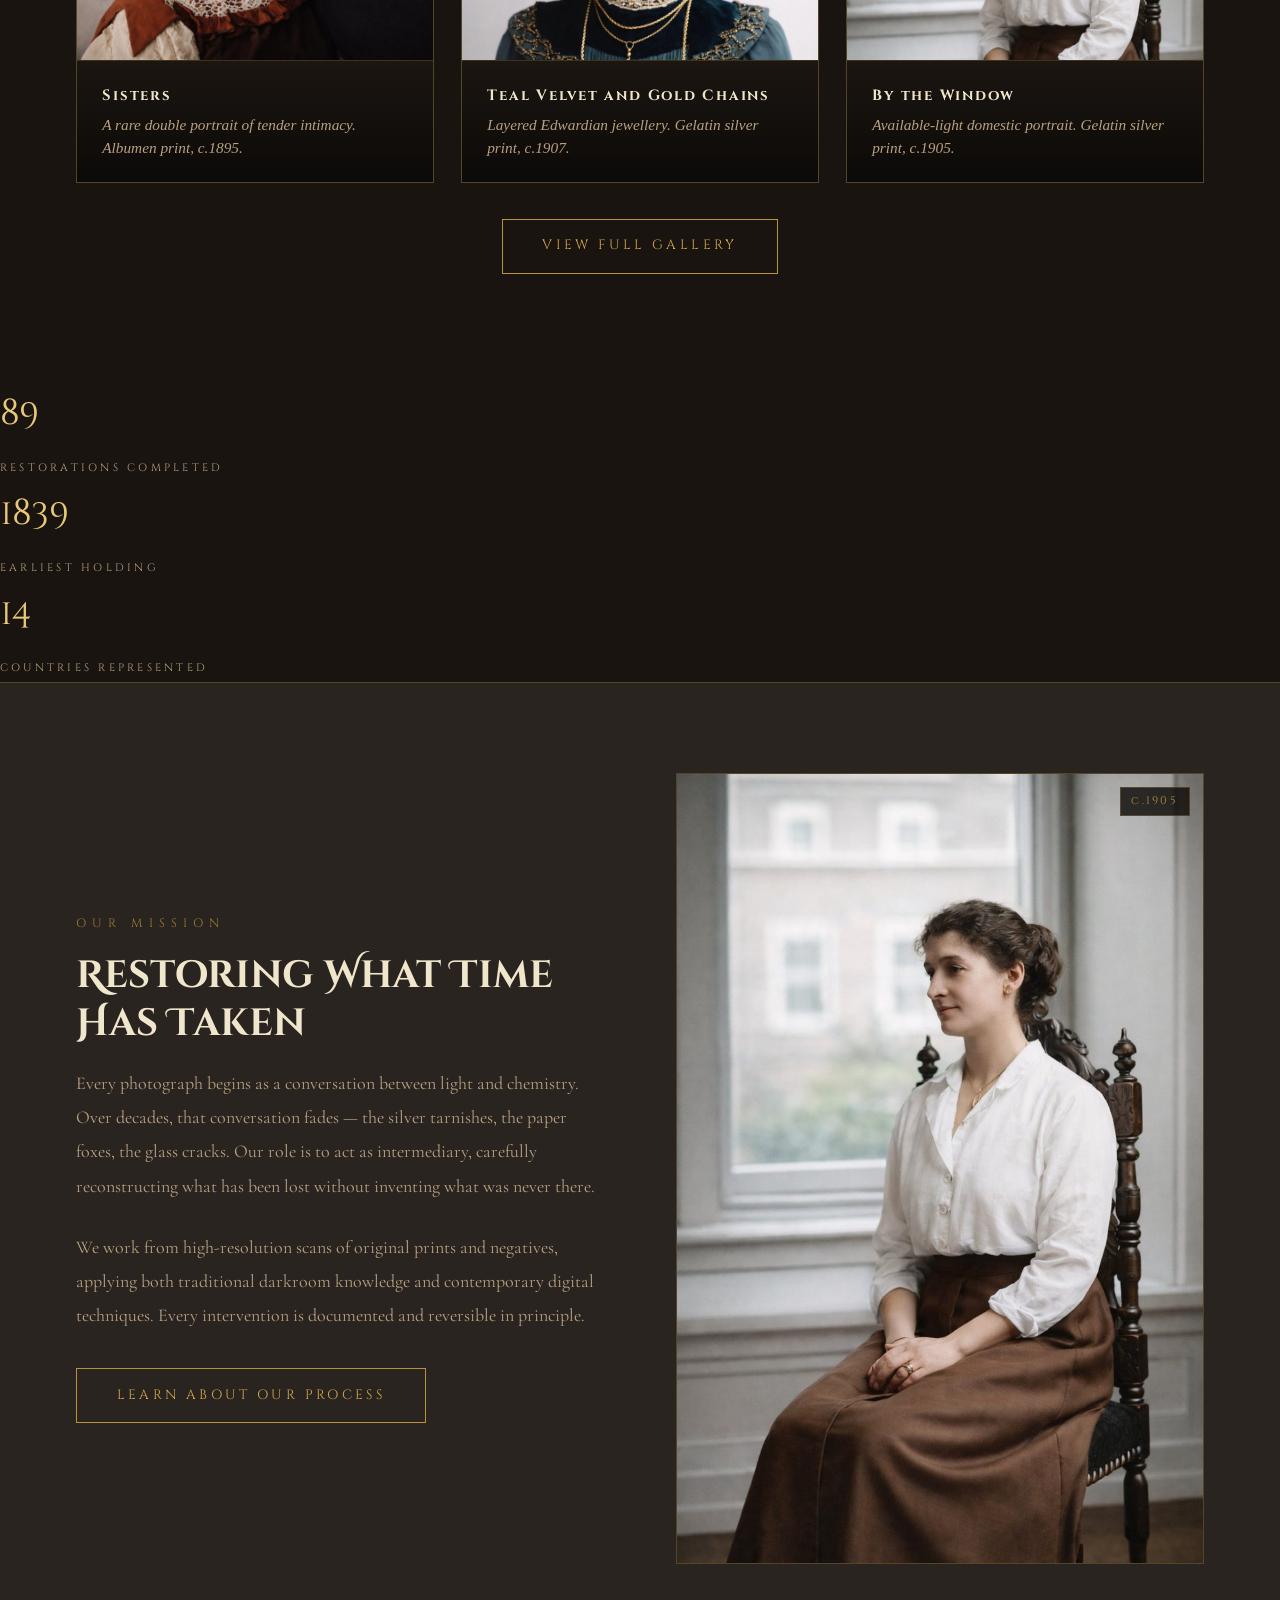
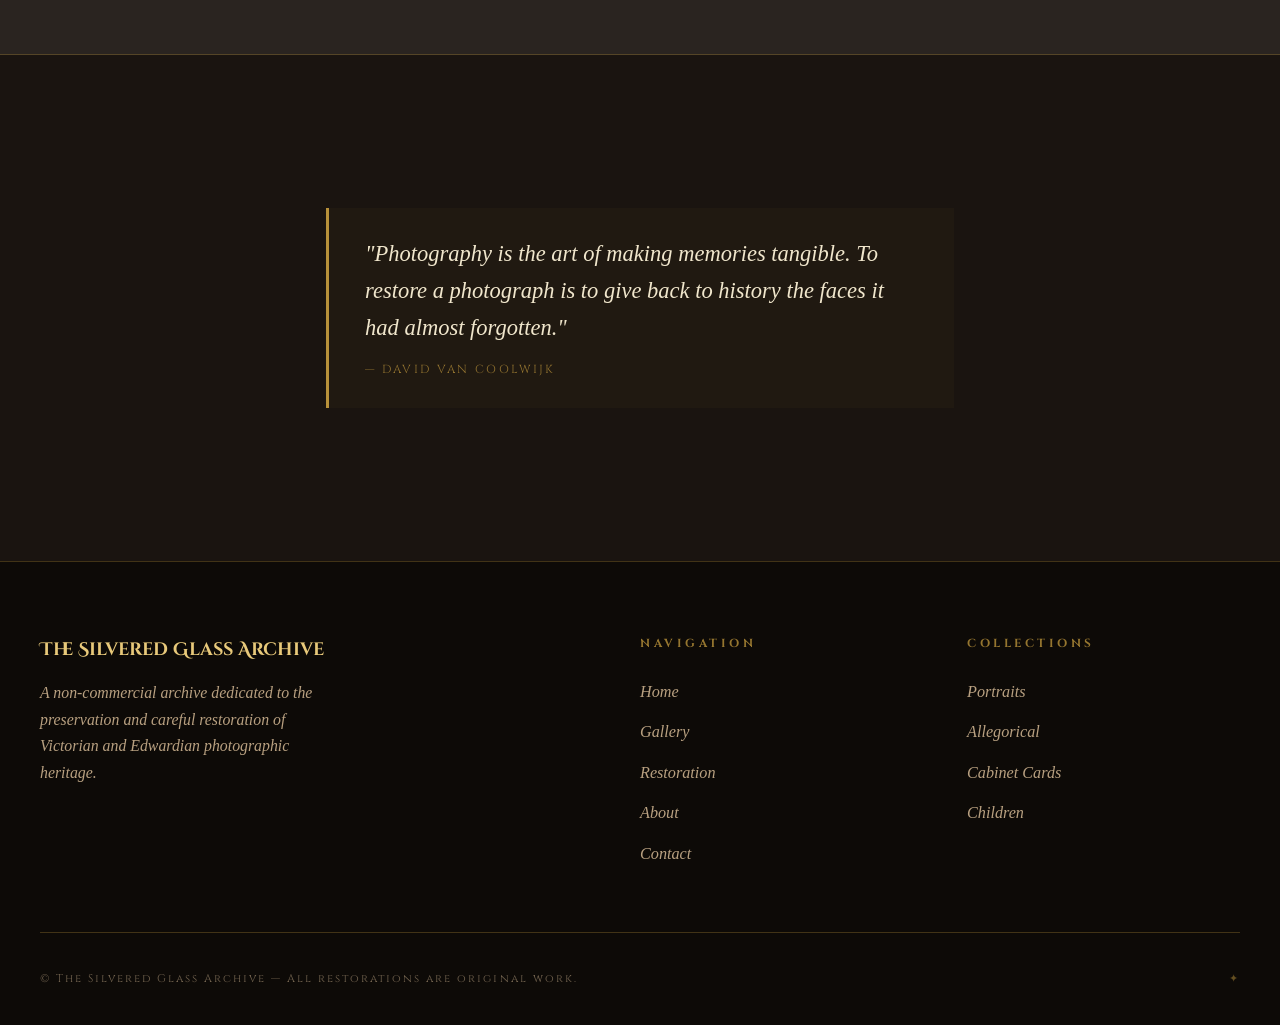
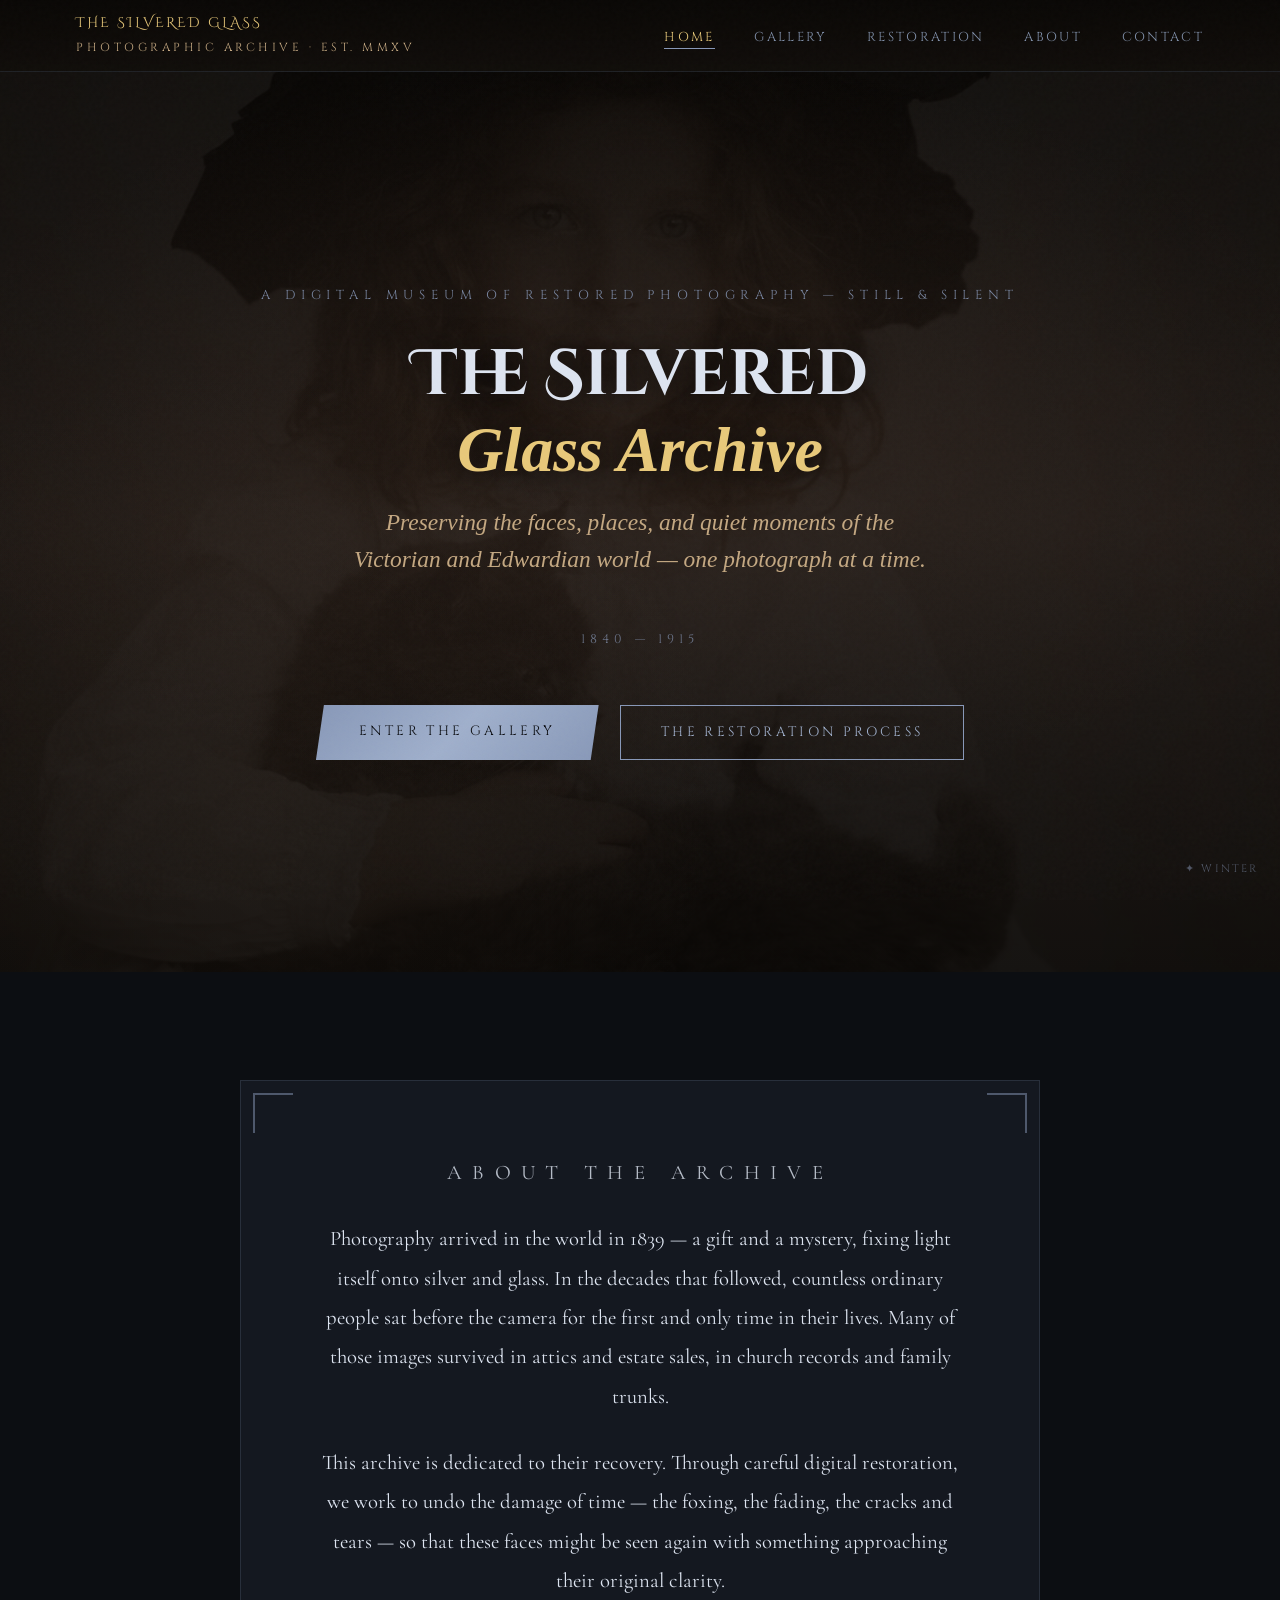
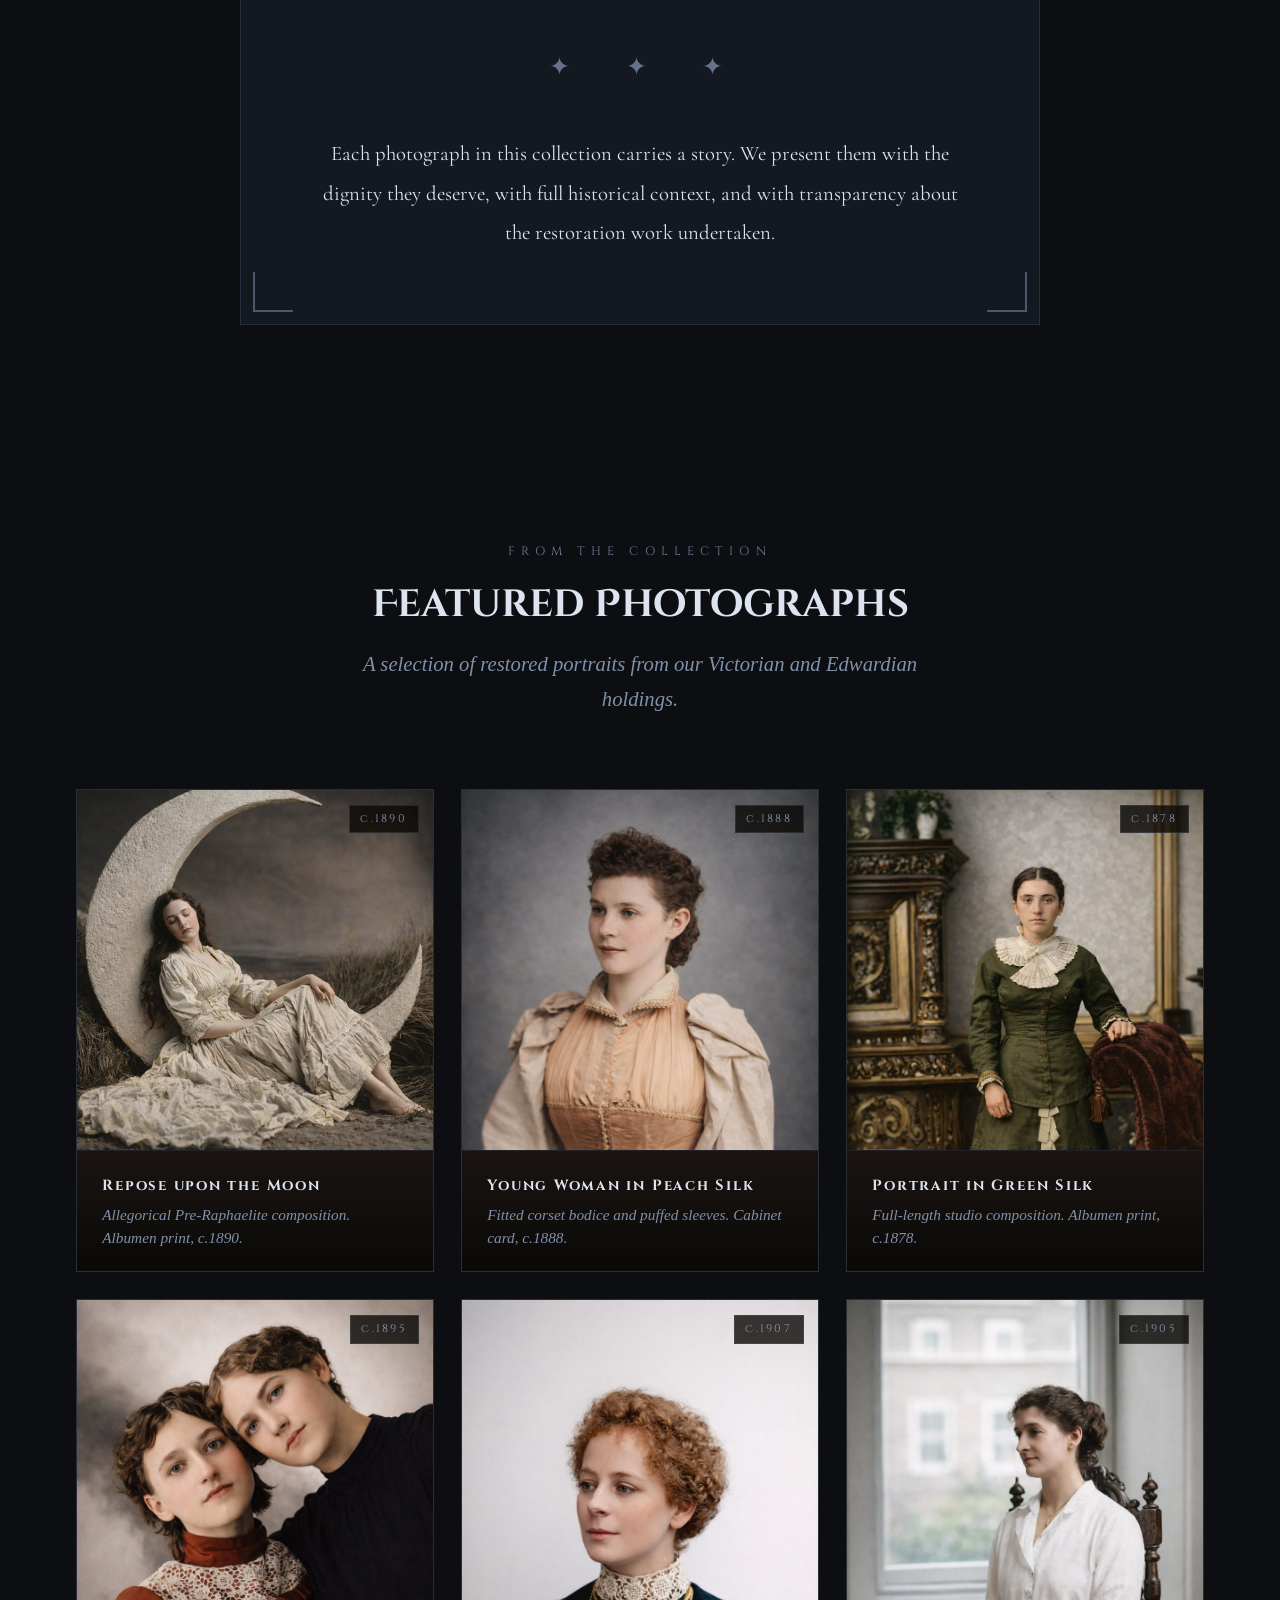
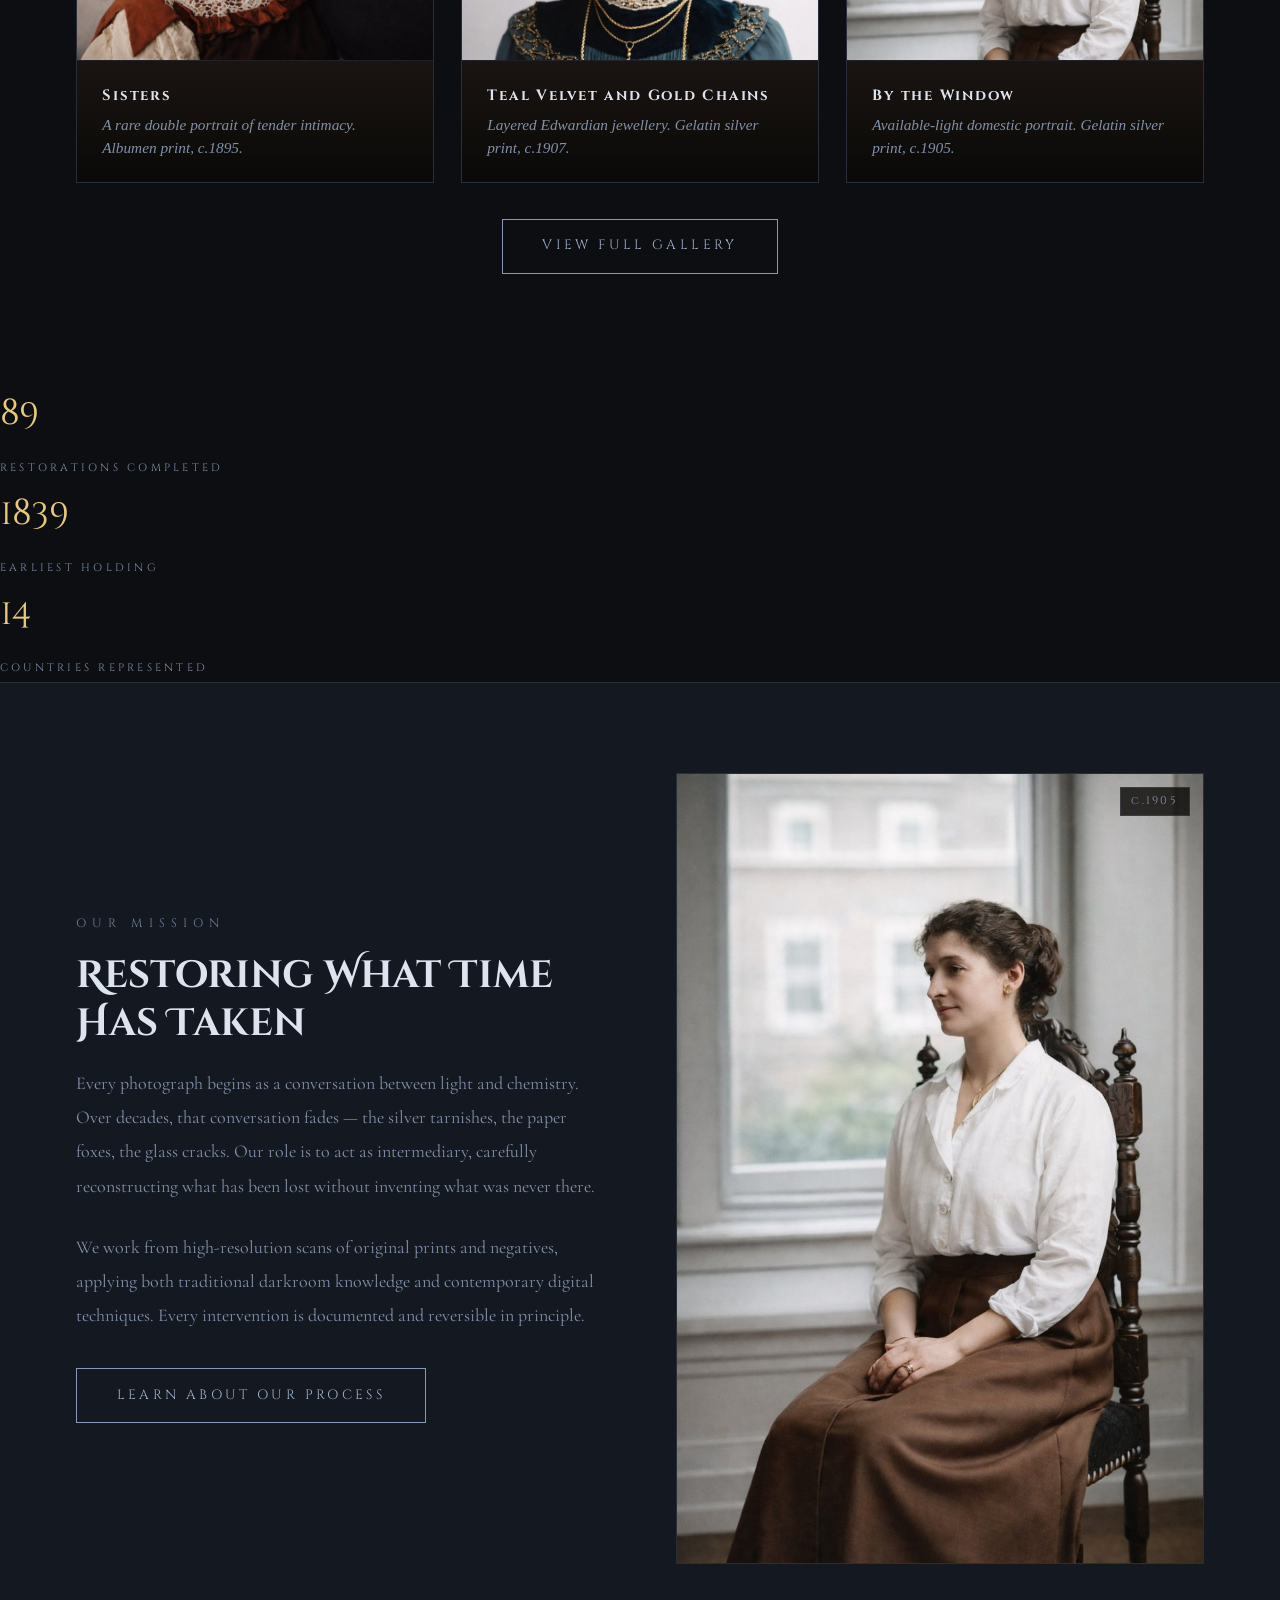
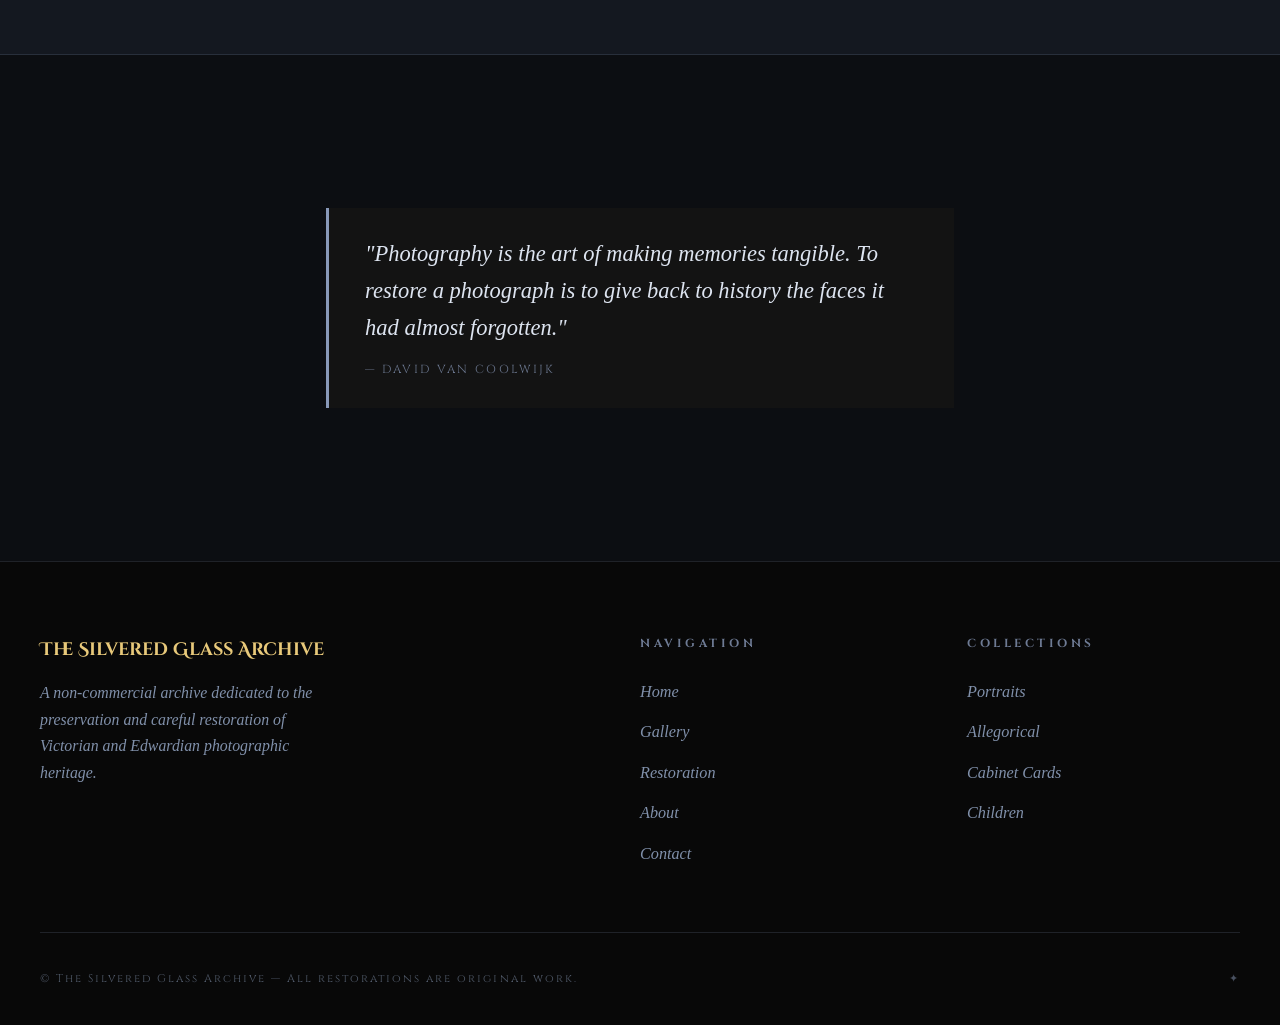
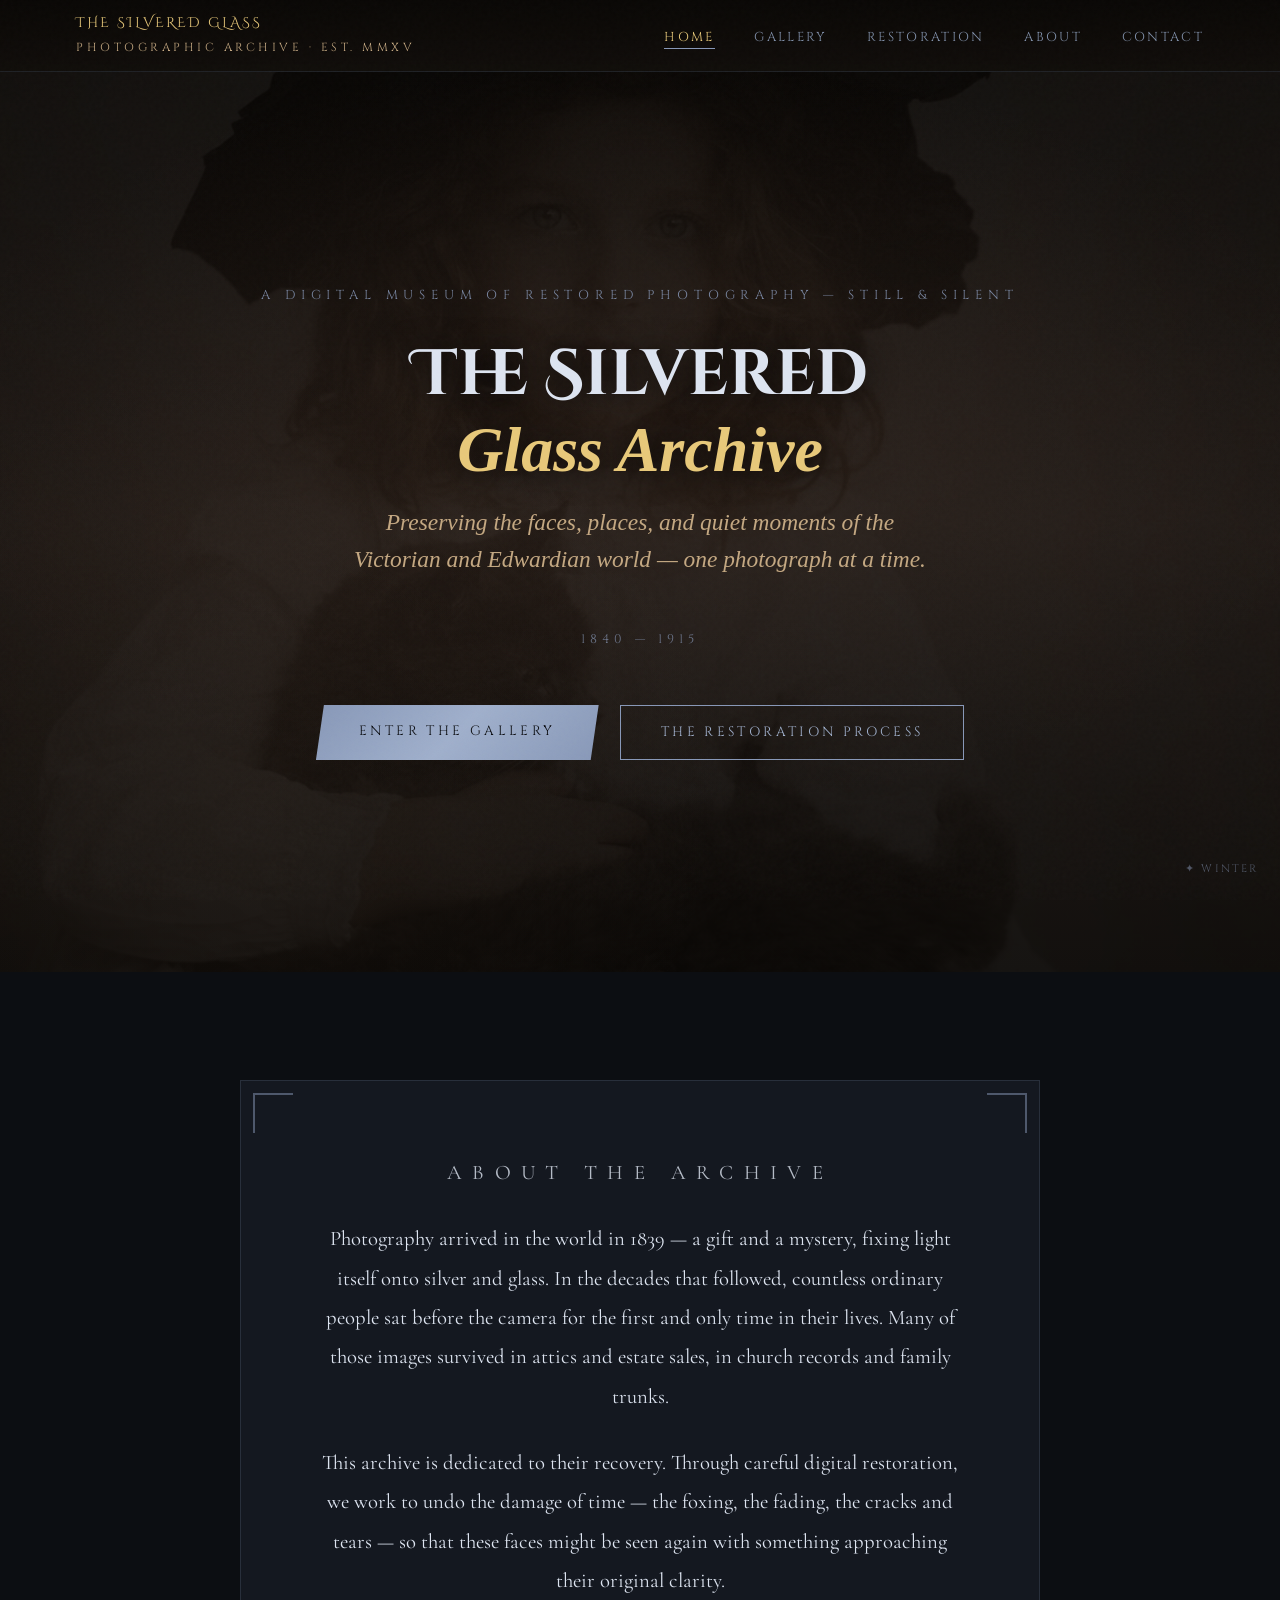
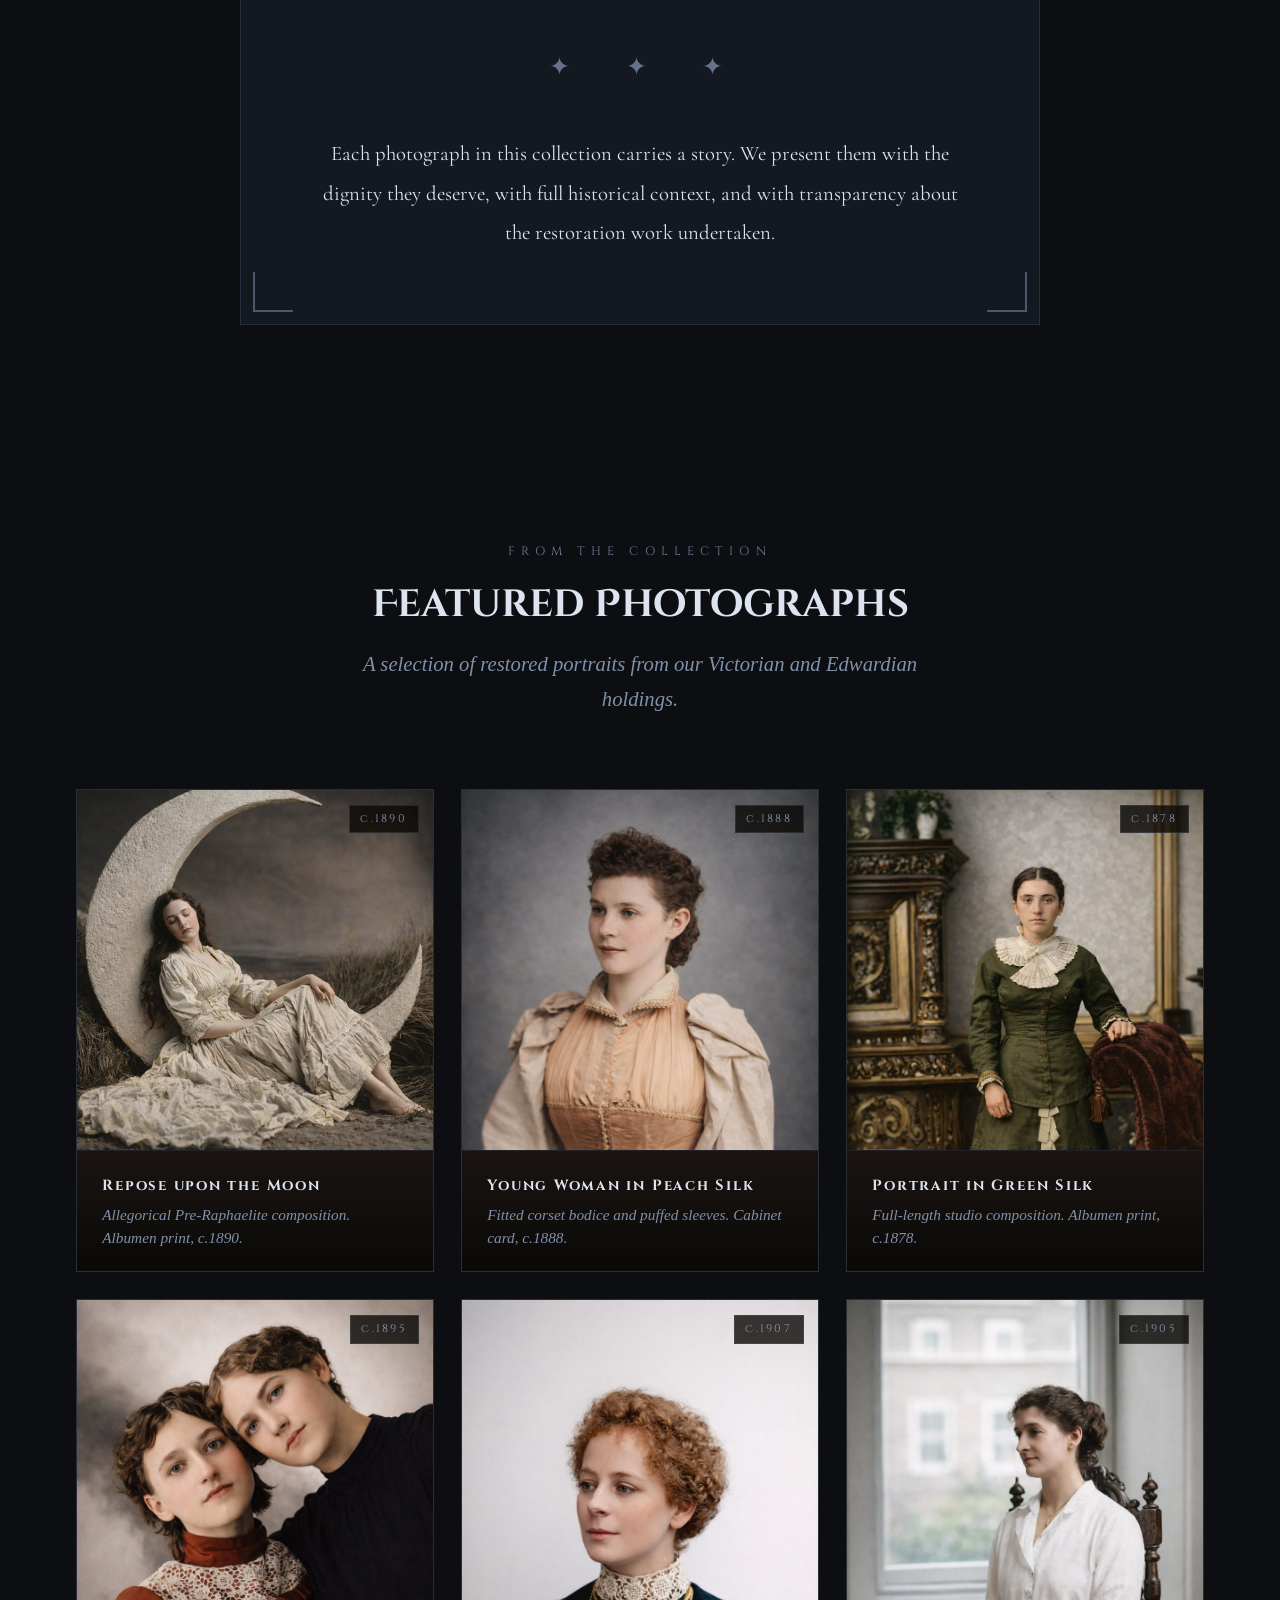
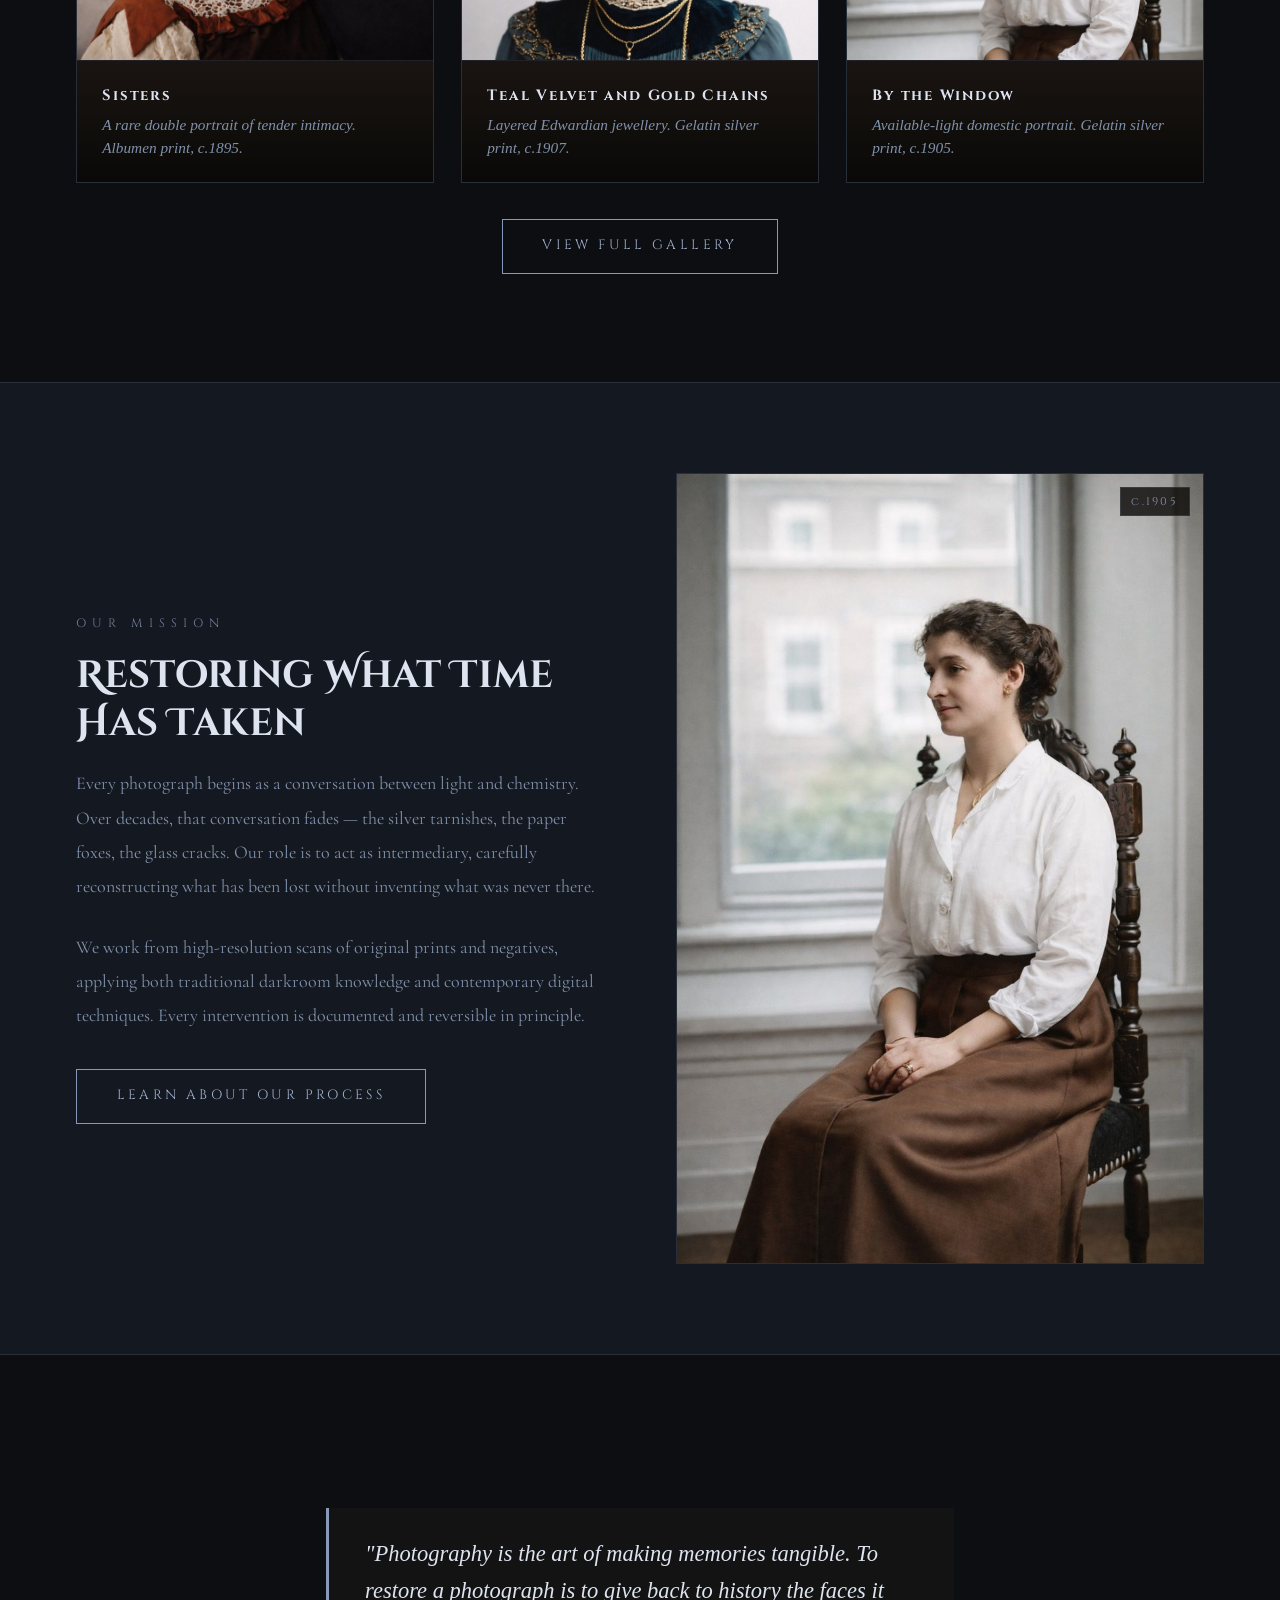
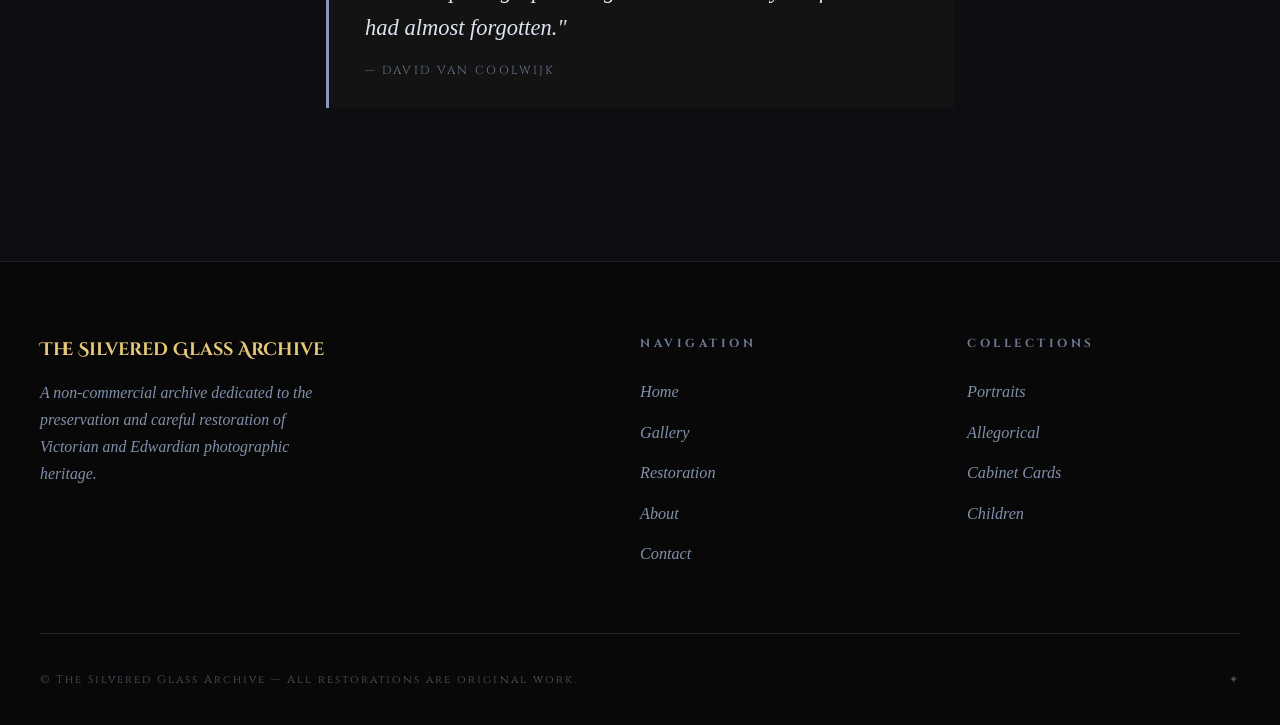
